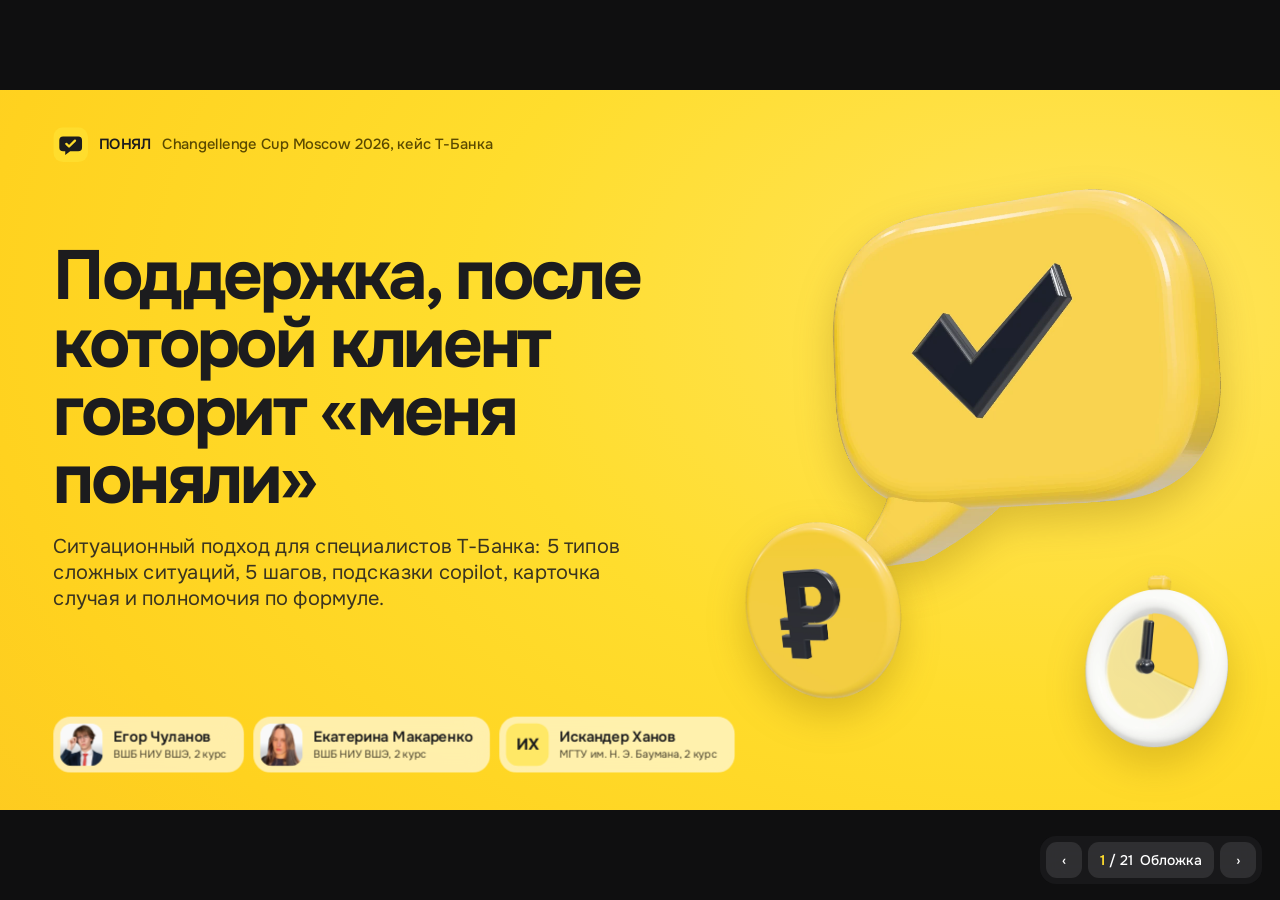
==== site/deck/index.html @ 0d3350b8 "Сайт решения и презентация в стилистике Т-Банка, подзадачи по тексту кейса - Сайт: подход ПОНЯЛ, 5 т" ====
<!doctype html>
<html lang="ru">
<head>
<meta charset="utf-8">
<meta name="viewport" content="width=device-width, initial-scale=1">
<title>ПОНЯЛ: решение кейса Т-Банка</title>
<link rel="icon" href="../img/mark.svg" type="image/svg+xml">
<link rel="stylesheet" href="../assets/tokens.css">
<style>
* { box-sizing: border-box; }
html, body { margin: 0; height: 100%; }
body { font-family: var(--font); color: var(--ink); background: #0f0f10; -webkit-font-smoothing: antialiased; overflow: hidden; }
p { margin: 0; } h1, h2, h3 { margin: 0; } ul, ol { margin: 0; padding: 0; list-style: none; }
b { font-weight: 600; color: var(--ink-strong); }
img { display: block; }

/* Сцена: слайд 1920x1080, масштабируется под окно */
.deck { position: fixed; inset: 0; overflow: hidden; }
.slide { position: absolute; left: 50%; top: 50%; width: 1920px; height: 1080px; margin: -540px 0 0 -960px; transform: scale(var(--scale, 1));
  overflow: hidden; background: var(--bg); padding: 44px 72px 0; visibility: hidden; opacity: 0; transition: opacity .35s var(--ease), visibility 0s linear .35s;
  font-size: 21px; line-height: 1.38; }
.slide.active { visibility: visible; opacity: 1; transition: opacity .35s var(--ease); z-index: 2; }
.slide.dark { background: #1c1c1e; color: #fff; }
.slide.yellow { background: radial-gradient(120% 140% at 85% 30%, #ffe45c 0%, var(--y) 40%, #ffd21f 72%, #fcc521 100%); }
@page { size: 1920px 1080px; margin: 0; }
@media print {
  html, body { height: auto; overflow: visible; background: none; }
  .deck { position: static; overflow: visible; }
  .slide { position: relative; left: 0; top: 0; margin: 0; transform: none !important; visibility: visible; opacity: 1; transition: none; break-after: page; page-break-after: always; -webkit-print-color-adjust: exact; print-color-adjust: exact; }
  .slide:last-child { break-after: auto; page-break-after: auto; }
  .pager, .toc { display: none !important; }
}
html.print, html.print body { height: auto; overflow: visible; background: none; }
html.print .deck { position: static; overflow: visible; }
html.print .slide { position: relative; left: 0; top: 0; margin: 0; transform: none !important; visibility: visible; opacity: 1; transition: none; }
html.print .pager, html.print .toc { display: none; }

/* Шапка: знак, раздел, навигация по разделам */
.hdr { display: flex; align-items: center; justify-content: space-between; height: 44px; }
.eyebrow { display: inline-flex; align-items: center; gap: 14px; font-size: 20px; font-weight: 600; color: var(--ink-strong); }
.eyebrow img { width: 36px; height: 36px; }
.dark .eyebrow { color: #fff; }
.nav { display: flex; gap: 6px; }
.nav span { display: inline-flex; align-items: center; gap: 8px; height: 36px; padding: 0 16px; border-radius: 999px; font-size: 16px; font-weight: 500; color: var(--muted); }
.nav span.on { background: var(--y); color: var(--ink-strong); }
.nav span.done { color: var(--ink-2); }
.dark .nav span { color: #6f7277; } .dark .nav span.done { color: #a5a8ad; }
.hl { margin-top: 22px; font-size: 50px; line-height: 1.08; font-weight: 700; letter-spacing: -.03em; max-width: 1740px; color: var(--ink-strong); }
.dark .hl { color: #fff; }
.hl mark { background: none; color: inherit; box-shadow: inset 0 -.32em 0 var(--y); }
.dark .hl mark { color: var(--y); box-shadow: none; }
.lead { margin-top: 14px; font-size: 23px; color: var(--ink-2); max-width: 1500px; }
.dark .lead { color: #c4c6ca; }
.foot { position: absolute; left: 72px; right: 72px; bottom: 26px; display: flex; justify-content: space-between; align-items: flex-end; gap: 40px; font-size: 15.5px; color: var(--muted); line-height: 1.35; }
.foot .src b { color: var(--ink-2); font-weight: 600; }
.dark .foot { color: #8a8d92; } .dark .foot .src b { color: #c4c6ca; }
.foot .num { font-size: 18px; font-weight: 600; white-space: nowrap; font-variant-numeric: tabular-nums; }
.foot .num b { color: var(--ink-strong); }
.dark .foot .num b { color: #fff; }

/* Карточки и типографика */
.card { background: #fff; border-radius: 36px; padding: 32px 34px; position: relative; overflow: hidden; }
.card.y { background: var(--y); }
.card.ys { background: var(--y-soft); }
.card.d { background: #1c1c1e; color: #fff; }
.card.d b { color: #fff; }
.card.g { background: #eceef0; }
.lbl { font-size: 15px; font-weight: 600; letter-spacing: .02em; color: var(--muted); }
.card.d .lbl { color: #9a9da2; }
.card.y .lbl { color: #6b5300; }
.big { font-size: 76px; line-height: .95; font-weight: 700; letter-spacing: -.04em; color: var(--ink-strong); }
.mid { font-size: 44px; line-height: 1; font-weight: 700; white-space: nowrap; letter-spacing: -.03em; color: var(--ink-strong); }
.card.d .big, .card.d .mid { color: #fff; }
.t2 { font-size: 26px; line-height: 1.18; font-weight: 600; letter-spacing: -.015em; color: var(--ink-strong); }
.card.d .t2 { color: #fff; }
.mut { color: var(--ink-2); }
.card.d .mut { color: #b9bbc0; }
.sm { font-size: 18px; line-height: 1.35; }
.xs { font-size: 16px; line-height: 1.32; }
.grid { display: grid; gap: 18px; }
.row { display: flex; gap: 18px; }
.mt { margin-top: 30px; } .mt2 { margin-top: 14px; } .mt3 { margin-top: 8px; }
.pill { display: inline-flex; align-items: center; height: 34px; padding: 0 14px; border-radius: 999px; font-size: 16px; font-weight: 600; background: var(--y-soft); color: #6b5300; white-space: nowrap; }
.pill.d { background: #1c1c1e; color: #fff; } .pill.w { background: #fff; color: var(--ink-strong); } .pill.y { background: var(--y); color: var(--ink-strong); }
.ltr { width: 64px; height: 64px; border-radius: 20px; background: var(--y); display: grid; place-items: center; font-size: 34px; font-weight: 700; color: var(--ink-strong); flex: none; }
.k3d { position: absolute; pointer-events: none; filter: drop-shadow(0 24px 28px rgba(110, 80, 0, .25)); }

/* Обложка */
.s-cover { padding: 56px 80px; }
.s-cover .org { display: flex; align-items: center; gap: 16px; font-size: 22px; font-weight: 600; color: var(--ink-strong); }
.s-cover .org img { width: 52px; height: 52px; }
.s-cover .org span { color: #5b4a00; font-weight: 500; }
.s-cover h1 { margin-top: 120px; font-size: 104px; line-height: .98; letter-spacing: -.045em; font-weight: 700; color: var(--ink-strong); max-width: 1100px; }
.s-cover .ld { margin-top: 30px; font-size: 30px; line-height: 1.3; color: #3a3420; max-width: 860px; }
.s-cover .crew { position: absolute; left: 80px; bottom: 56px; display: flex; gap: 14px; }
.s-cover .crew div { background: rgba(255, 255, 255, .62); -webkit-backdrop-filter: blur(16px); backdrop-filter: blur(16px); border-radius: 26px; padding: 10px 26px 10px 10px; display: flex; align-items: center; gap: 16px; }
.s-cover .crew img, .s-cover .crew i { width: 64px; height: 64px; border-radius: 18px; object-fit: cover; object-position: 50% 20%; }
.s-cover .crew i { display: grid; place-items: center; font-style: normal; font-weight: 700; font-size: 24px; background: var(--y-2); color: var(--ink-strong); }
.s-cover .crew b { display: block; font-size: 22px; }
.s-cover .crew span { font-size: 16px; color: #4a4330; }
.s-cover .art .k3d.b { width: 620px; right: 70px; top: 130px; }
.s-cover .art .k3d.c { width: 250px; right: 560px; top: 640px; }
.s-cover .art .k3d.p { width: 230px; right: 70px; top: 720px; }

/* Каскад, графики */
svg text { font-family: var(--font); }
.bars { display: grid; gap: 12px; }
.bar { display: grid; grid-template-columns: 1fr 70px; gap: 14px; align-items: center; }
.bar .l { position: relative; height: 50px; border-radius: 14px; background: var(--bg); overflow: hidden; }
.bar .l i { position: absolute; inset: 0 auto 0 0; background: var(--y); border-radius: 14px; }
.bar .l i.gd { background: #b8e8c4; }
.bar .l span { position: relative; z-index: 1; display: flex; align-items: center; height: 100%; padding: 0 18px; font-size: 19px; font-weight: 500; color: var(--ink-strong); white-space: nowrap; }
.bar b { text-align: right; font-size: 22px; }
table.t { width: 100%; border-collapse: separate; border-spacing: 0; font-size: 18px; line-height: 1.3; }
table.t th { text-align: left; font-size: 14.5px; font-weight: 600; color: var(--muted); padding: 10px 12px; border-bottom: 2px solid var(--ink-strong); }
table.t td { padding: 11px 12px; border-bottom: 1px solid var(--line); vertical-align: top; color: var(--ink); }
table.t td b { color: var(--ink-strong); }
table.t tr.hi td { background: var(--y-soft); }
table.t tr:last-child td { border-bottom: 0; }
#chain td { padding: 8px 10px; }

/* Навигация в режиме показа */
.pager { position: fixed; right: 18px; bottom: 16px; z-index: 20; display: flex; gap: 6px; align-items: center; background: rgba(28, 28, 30, .78); -webkit-backdrop-filter: blur(12px); backdrop-filter: blur(12px); border-radius: 16px; padding: 6px; }
.pager button { border: 0; background: rgba(255, 255, 255, .1); color: #fff; height: 36px; min-width: 36px; border-radius: 11px; font: 500 14px var(--font); cursor: pointer; padding: 0 12px; }
.pager button:hover { background: rgba(255, 255, 255, .2); }
.pager .where b { color: var(--y); }
.toc { position: fixed; right: 18px; bottom: 66px; z-index: 21; width: 340px; max-height: 70vh; overflow: auto; background: #fff; border-radius: 20px; padding: 10px; box-shadow: 0 20px 60px rgba(0, 0, 0, .35); display: none; }
.toc.open { display: block; }
.toc button { display: flex; gap: 10px; width: 100%; text-align: left; border: 0; background: none; padding: 9px 10px; border-radius: 10px; font: 14.5px var(--font); color: var(--ink-strong); cursor: pointer; }
.toc button i { font-style: normal; color: var(--muted); width: 26px; }
.toc button.on { background: var(--y-soft); }
.toc .grp { font-size: 12px; font-weight: 600; color: var(--muted); padding: 10px 10px 4px; }
</style>
</head>
<body>
<main class="deck" id="deck">

<!-- 1. Обложка -->
<section class="slide yellow s-cover" data-title="Обложка">
  <div class="org"><img src="../img/mark.svg" alt="">ПОНЯЛ <span>Changellenge Cup Moscow 2026, кейс Т-Банка</span></div>
  <h1>Поддержка, после которой клиент говорит «меня поняли»</h1>
  <p class="ld">Ситуационный подход для специалистов Т-Банка: 5 типов сложных ситуаций, 5 шагов, подсказки copilot, карточка случая и полномочия по формуле.</p>
  <div class="art"><img class="k3d b" src="../img/3d-bubble.webp" alt=""><img class="k3d c" src="../img/3d-coin.webp" alt=""><img class="k3d p" src="../img/3d-pin.webp" alt=""></div>
  <div class="crew">
    <div><img src="../img/team-egor.webp" alt=""><span><b>Егор Чуланов</b>ВШБ НИУ ВШЭ, 2 курс</span></div>
    <div><img src="../img/team-kate.webp" alt=""><span><b>Екатерина Макаренко</b>ВШБ НИУ ВШЭ, 2 курс</span></div>
    <div><i>ИХ</i><span><b>Искандер Ханов</b>МГТУ им. Н. Э. Баумана, 2 курс</span></div>
  </div>
</section>

<!-- 2. Опыт и практики -->
<section class="slide" data-sec="1" data-title="Опыт поддержки">
  <header class="hdr"><div class="eyebrow"><img src="../img/mark.svg" alt="">Подзадача 1. Опыт поддержки и лучшие практики</div><nav class="nav"></nav></header>
  <h2 class="hl">Т-Банк хвалят за «решили сразу в чате», ругают за сложные случаи. У всех банков злит <mark>блокировка денег и тишина в ответ</mark></h2>
  <div class="grid mt" style="grid-template-columns: 560px 1fr; gap: 16px">
    <div class="card" style="padding:26px 30px"><span class="lbl">Отзывы о поддержке Т-Банка, число из 53</span><div class="bars mt2" id="rev"></div>
      <p class="xs mut mt2"><span class="pill y" style="height:26px;font-size:13px">жалоба</span> <span class="pill" style="height:26px;font-size:13px;background:#b8e8c4;color:#0b5a20">похвала</span> Плюс 41 публикация в соцсетях и СМИ: блокировка без причины и срока самая частая тема, 15 из 41.</p></div>
    <div class="grid" style="gap:14px;grid-template-rows:auto auto">
      <div class="card" style="padding:22px 28px"><span class="lbl">Сравнение с другими компаниями</span><table class="t mt3" id="cmp" style="font-size:17.5px"></table></div>
      <div class="card ys" style="padding:22px 28px"><span class="lbl" style="color:#6b5300">Лучшие практики, которые берём в решение</span><div class="grid mt2" style="grid-template-columns:repeat(3,1fr);gap:10px 22px" id="best"></div></div>
    </div>
  </div>
  <div class="foot"><span class="src"><b>Источники:</b> banki.ru, otzovik, brobank, Сравни, 1000bankov, finuslugi (research/01, research/06); Frank RG 2026, Markswebb 2025; lenta.ru 20.10.2026 об итогах звонка в чат Сбера; HEARD, A.P.P.L.E., FCA FG21/1.</span><span class="num"></span></div>
</section>

<!-- 4. Типы ситуаций и ключевые действия -->
<section class="slide" data-sec="2" data-title="Типы ситуаций">
  <header class="hdr"><div class="eyebrow"><img src="../img/mark.svg" alt="">Подзадачи 2 и 3. Типы ситуаций и действия</div><nav class="nav"></nav></header>
  <h2 class="hl">Пять типов по тому, <mark>что нужно человеку</mark> в эту минуту. Тип виден за 1-2 сообщения по сигналам в данных</h2>
  <div class="grid mt" style="grid-template-columns: repeat(5, 1fr); gap: 14px" id="types"></div>
  <div class="grid" style="grid-template-columns: 1fr 520px; gap: 14px; margin-top: 14px">
    <div class="card" style="padding:24px 30px"><span class="lbl">Ключевые действия, которые решили исход в 6 ситуациях тренажёрного типа (смоделировано)</span>
      <div class="grid mt2" style="grid-template-columns: repeat(5, 1fr); gap: 14px" id="acts"></div>
    </div>
    <div class="card ys" style="padding:24px 30px"><span class="lbl" style="color:#6b5300">Правило пересечения</span><p class="t2 mt3" style="font-size:23px">Мошенничество у пожилого клиента это Страшно и Тяжело. Уязвимый тип задаёт тон, срочный задаёт порядок действий</p></div>
  </div>
  <div class="foot"><span class="src"><b>Источники:</b> 12 ситуаций из отзывов (research/01, раздел 6); ситуации T1-T6 (смоделировано) и интервью R01-R08 (синт.); признаки мошеннических операций ЦБ с 01.01.2026; SQM; FCA FG21/1.</span><span class="num"></span></div>
</section>

<!-- 4. CJM -->
<section class="slide" data-sec="3" data-title="Путь клиента">
  <header class="hdr"><div class="eyebrow"><img src="../img/mark.svg" alt="">Подзадача 4. Путь клиента (CJM)</div><nav class="nav"></nav></header>
  <h2 class="hl">Ирина 3 дня без карты и 2 обращения. Стресс, равнодушие и потеря доверия появляются там, где банк <mark>знает больше, чем говорит</mark></h2>
  <div class="card mt" style="padding:24px 30px"><span class="lbl">Эмоция клиента по шагам, от минус 2 до плюс 2.&ensp;<i style="display:inline-block;width:26px;height:8px;border-radius:4px;background:#f2b8b0;vertical-align:middle"></i> сейчас&ensp;<i style="display:inline-block;width:26px;height:8px;border-radius:4px;background:#ffcf00;vertical-align:middle"></i> с подходом ПОНЯЛ</span><svg id="cjm" viewBox="0 0 1700 430" style="width:100%;height:auto;margin-top:8px"></svg></div>
  <div class="grid" style="grid-template-columns: repeat(3, 1fr); gap: 14px; margin-top: 14px">
    <div class="card" style="padding:22px 26px;background:#ffe2dc"><span class="lbl" style="color:#8a2a1a">Стресс, шаги 2, 10, 13, 16, 19</span><p class="sm mt3">Деньги нужны сейчас, а причина и срок неизвестны</p></div>
    <div class="card g" style="padding:22px 26px"><span class="lbl">Равнодушие, шаги 6, 8, 11, 12, 15, 17, 22</span><p class="sm mt3">Статья и инструкция вместо действия, те же вопросы второй раз</p></div>
    <div class="card" style="padding:22px 26px;background:#ebe3ff"><span class="lbl" style="color:#4b2e9e">Потеря доверия, шаги 5, 14, 17, 18, 23, 24</span><p class="sm mt3">Второй раз как в первый, клиент страхуется картой другого банка</p></div>
  </div>
  <div class="foot"><span class="src"><b>Полная карта</b> со 12 дорожками, Service Blueprint и материалами к каждому шагу: доска Miro miro.com/app/board/uXjVEUshVGo=. Персона собрана по отзывам и интервью (синт.).</span><span class="num"></span></div>
</section>

<!-- 5. ПОНЯЛ -->
<section class="slide" data-sec="4" data-title="Подход ПОНЯЛ">
  <header class="hdr"><div class="eyebrow"><img src="../img/mark.svg" alt="">Подзадача 5. Рекомендации специалисту</div><nav class="nav"></nav></header>
  <h2 class="hl">ПОНЯЛ: пять шагов, которые специалист проходит в каждом сложном обращении, и <mark>copilot ведёт по ним</mark></h2>
  <div class="grid mt" style="grid-template-columns: repeat(5, 1fr); gap: 14px" id="steps"></div>
  <div class="grid" style="grid-template-columns: repeat(4, 1fr); gap: 14px; margin-top: 14px" id="recs"></div>
  <div class="foot"><span class="src"><b>Основа:</b> что сработало в ситуациях T1-T6 и интервью R01-R08 (синт.); практики HEARD (Disney), A.P.P.L.E. (Apple), TEXAS и IDEA (британские банки), CES. Плейбук по типам в приложении 7.</span><span class="num"></span></div>
</section>

<!-- 7. Изменения в продуктах и процессах -->
<section class="slide" data-sec="5" data-title="Изменения">
  <header class="hdr"><div class="eyebrow"><img src="../img/mark.svg" alt="">Подзадача 6. Изменения в продуктах и процессах</div><nav class="nav"></nav></header>
  <h2 class="hl">Пять изменений убирают корневые причины. Каждое специалист <mark>обосновывает смежной команде</mark> по шаблону</h2>
  <div class="grid mt" style="grid-template-columns: 1fr 600px; gap: 16px; height: 680px">
    <div class="card" style="padding:24px 28px"><table class="t" id="chg"></table></div>
    <div class="grid" style="grid-template-rows: 1fr auto; gap: 14px">
      <div class="card ys" style="padding:26px 30px"><span class="lbl" style="color:#6b5300">Шаблон-обоснование для смежной команды</span>
        <ol class="mt2" style="display:grid;gap:14px;font-size:21px;line-height:1.35">
          <li><b>Что произошло:</b> случай и тег причины</li>
          <li><b>Масштаб:</b> похожие обращения по тегу, одно обращение это сигнал</li>
          <li><b>Что предлагаю</b> и кому</li>
          <li><b>Результат в рублях:</b> повторы × 274 ₽, уходы × 5 220 ₽</li>
          <li><b>Как проверим</b> и что может ухудшиться</li>
        </ol>
      </div>
      <div class="card d" style="padding:24px 30px"><span class="lbl">Когда компенсация выгодна банку</span>
        <p class="sm mt3" style="color:#e2e3e6">Порог = снижение вероятности ухода × доля, ставшая уходом × прибыль клиента × горизонт + ожидаемые повторы × стоимость обращения</p>
        <div class="row mt2" style="align-items:baseline;gap:24px"><div class="mid" style="color:var(--y)">809 ₽</div><span class="sm" style="color:#b9bbc0">консервативно</span><div class="mid" style="color:#fff">2 114 ₽</div><span class="sm" style="color:#b9bbc0">расширенно</span></div>
      </div>
    </div>
  </div>
  <div class="foot"><span class="src"><b>Источники:</b> дерево причин (приложение 2); обзор жалоб Банка России за 2025 год; McKinsey о корневых причинах обращений; финмодель, лист «Порог компенсации»; docs/JUSTIFICATION_TEMPLATE.md.</span><span class="num"></span></div>
</section>

<!-- 8. Влияние на бизнес -->
<section class="slide" data-sec="6" data-title="Влияние на бизнес">
  <header class="hdr"><div class="eyebrow"><img src="../img/mark.svg" alt="">Подзадача 7. Влияние на бизнес</div><nav class="nav"></nav></header>
  <h2 class="hl">Действие специалиста превращается в деньги через повторы, удержание и продукт: <mark>685 млн ₽ в год</mark></h2>
  <div class="grid mt" style="grid-template-columns: 820px 1fr; gap: 16px">
    <div class="card" style="padding:20px 28px;height:395px"><span class="lbl">Эффект в год со второго года, млн ₽</span><svg id="wf" viewBox="0 0 760 375" style="width:100%;height:320px;margin-top:2px"></svg></div>
    <div class="card" style="padding:20px 28px;height:395px"><span class="lbl">Цепочка от действия до денег</span><table class="t mt3" id="chain" style="font-size:17px"></table></div>
  </div>
  <div class="grid" style="grid-template-columns: 820px 1fr; gap: 16px; margin-top: 14px">
    <div class="card" style="padding:20px 26px"><span class="lbl">Почему ПОНЯЛ: 5 вариантов по 7 факторам, балл из 5 и эффект в год</span><div class="grid mt3" style="gap:7px" id="optmini"></div></div>
    <div class="grid" style="grid-template-columns: 1fr 1fr; gap: 12px" id="plan"></div>
  </div>
  <div class="foot"><span class="src"><b>Допущения:</b> 17,8 млн сложных обращений в год, 274 ₽ за обращение, 5 220 ₽ прибыли клиента в год. Варианты в приложении 3, чувствительность в приложении 9.</span><span class="num"></span></div>
</section>

<!-- 8. Команда -->
<section class="slide" data-sec="7" data-title="Команда">
  <header class="hdr"><div class="eyebrow"><img src="../img/mark.svg" alt="">Резюме команды</div><nav class="nav"></nav></header>
  <h2 class="hl">Команда: продукт, исследование и финансы. <mark>Каждый вывод проверяем данными</mark></h2>
  <div class="grid mt" style="grid-template-columns: 1fr 1fr 1fr 540px; gap: 16px; height: 700px">
    <div class="card" style="padding:14px 14px 26px;display:flex;flex-direction:column"><div style="height:330px;border-radius:26px;overflow:hidden;background:var(--bg)"><img src="../img/team-egor.webp" alt="" style="width:100%;height:100%;object-fit:cover;object-position:50% 20%"></div>
      <b style="font-size:30px;margin:22px 14px 0;letter-spacing:-.02em">Егор Чуланов</b><span class="sm mut" style="margin:6px 14px 0">ВШБ НИУ ВШЭ, «Управление цифровым продуктом», 2 курс</span>
      <span class="pill" style="margin:14px 14px 0;align-self:flex-start">продукт, исследование, CJM</span>
      <p class="xs mut" style="margin:auto 14px 0">Подход ПОНЯЛ, CJM на 24 шага, прототип рабочего места специалиста</p></div>
    <div class="card" style="padding:14px 14px 26px;display:flex;flex-direction:column"><div style="height:330px;border-radius:26px;overflow:hidden;background:var(--bg)"><img src="../img/team-kate.webp" alt="" style="width:100%;height:100%;object-fit:cover;object-position:50% 20%"></div>
      <b style="font-size:30px;margin:22px 14px 0;letter-spacing:-.02em">Екатерина Макаренко</b><span class="sm mut" style="margin:6px 14px 0">ВШБ НИУ ВШЭ, «Управление цифровым продуктом», 2 курс</span>
      <span class="pill" style="margin:14px 14px 0;align-self:flex-start">исследование, качество, данные</span>
      <p class="xs mut" style="margin:auto 14px 0">Разметка 53 отзывов и 41 публикации, интервью и опрос, типы ситуаций</p></div>
    <div class="card" style="padding:14px 14px 26px;display:flex;flex-direction:column"><div style="height:330px;border-radius:26px;display:grid;place-items:center;background:linear-gradient(160deg,var(--y-2),var(--y));font-size:110px;font-weight:700;color:var(--ink-strong)">ИХ</div>
      <b style="font-size:30px;margin:22px 14px 0;letter-spacing:-.02em">Искандер Ханов</b><span class="sm mut" style="margin:6px 14px 0">МГТУ им. Н. Э. Баумана, 2 курс</span>
      <span class="pill" style="margin:14px 14px 0;align-self:flex-start">финансовая модель, аналитика</span>
      <p class="xs mut" style="margin:auto 14px 0">Финмодель, порог компенсации, сравнение вариантов и чувствительность</p></div>
    <div class="card d" style="padding:30px 32px;display:flex;flex-direction:column"><span class="lbl">Решение в одном экране</span>
      <p class="t2 mt2" style="font-size:24px">ПОНЯЛ: 5 типов ситуаций, 5 шагов специалиста, copilot по типу, карточка случая, уступка по формуле, сигнал в продукт</p>
      <div class="grid mt" style="grid-template-columns:1fr 1fr;gap:20px">
        <div><div class="mid" style="color:var(--y)">685 млн ₽</div><p class="xs mut mt3">эффект в год</p></div>
        <div><div class="mid">3,2 мес.</div><p class="xs mut mt3">окупаемость</p></div>
        <div><div class="mid">+10 п.п.</div><p class="xs mut mt3">к решению с первого обращения</p></div>
        <div><div class="mid">68,5 тыс.</div><p class="xs mut mt3">клиентов в год остаются</p></div>
      </div>
      <p class="xs" style="margin-top:auto;color:#b9bbc0">Доска Miro с CJM: miro.com/app/board/uXjVEUshVGo=<br>Прототип рабочего места и финмодель в приложениях</p></div>
  </div>
  <div class="foot"><span class="src">Changellenge Cup Moscow 2026, секция Т-Банк. Приложения ниже не входят в 8 основных слайдов.</span><span class="num"></span></div>
</section>

<!-- Приложения: оглавление -->
<section class="slide dark" data-sec="8" data-title="Приложения">
  <header class="hdr"><div class="eyebrow"><img src="../img/mark.svg" alt="">Приложения</div><nav class="nav"></nav></header>
  <h2 class="hl" style="font-size:64px;margin-top:60px">Приложения</h2>
  <div class="grid mt" style="grid-template-columns: 1fr 1fr; gap: 14px 40px; max-width: 1500px" id="apx"></div>
  <img class="k3d" src="../img/3d-card.webp" alt="" style="width:520px;right:90px;bottom:120px">
  <div class="foot"><span class="src">Полные материалы: доска Miro miro.com/app/board/uXjVEUshVGo= (CJM на 24 шага, Service Blueprint, поле), финмодель в Excel, отчёты в репозитории.</span><span class="num"></span></div>
</section>

<!-- П1. Метод и данные -->
<section class="slide" data-sec="8" data-title="П1. Метод и данные">
  <header class="hdr"><div class="eyebrow"><img src="../img/mark.svg" alt="">Приложение 1. Метод и данные</div><nav class="nav"></nav></header>
  <h2 class="hl">Опирались на реальные отзывы и открытые данные. Синтетика подписана и <mark>заменяется полем до защиты</mark></h2>
  <div class="grid mt" style="grid-template-columns: repeat(3, 1fr); gap: 14px">
    <div class="card"><span class="pill" style="background:#dff3e4;color:#0b5a20">реальные данные</span><div class="mid mt2">53</div><p class="sm mut mt3">отзыва о поддержке Т-Банка, разметка на 10 кодов жалоб и 7 кодов похвал</p></div>
    <div class="card"><span class="pill" style="background:#dff3e4;color:#0b5a20">реальные данные</span><div class="mid mt2">41</div><p class="sm mut mt3">публикация в соцсетях и СМИ за 2025-2026 годы, 7 тем, сравнение с конкурентами</p></div>
    <div class="card"><span class="pill" style="background:#dff3e4;color:#0b5a20">реальные данные</span><div class="mid mt2">≈70</div><p class="sm mut mt3">цифр экономики поддержки: Т-Технологии, ЦБ, SQM, Frank RG, у каждой ссылка</p></div>
    <div class="card ys"><span class="pill">синт.</span><div class="mid mt2">40</div><p class="sm mt3" style="color:#4a3d00">ответов опроса: распределения из открытых данных, показывают форму будущих данных</p></div>
    <div class="card ys"><span class="pill">синт.</span><div class="mid mt2">8</div><p class="sm mt3" style="color:#4a3d00">интервью R01-R08: каждый «респондент» собран из реального отзыва, цитаты написаны командой</p></div>
    <div class="card ys"><span class="pill">смоделировано</span><div class="mid mt2">6</div><p class="sm mt3" style="color:#4a3d00">ситуаций T1-T6 тренажёрного типа: обычный ответ и ответ по ПОНЯЛ</p></div>
  </div>
  <div class="card d mt2" style="padding:22px 30px"><p class="sm" style="color:#e2e3e6"><b>Как заменяем синтетику:</b> 6-10 интервью по гайду воронкой, опрос в Google Forms на 30+ ответов с теми же 10 вопросами, каждый участник проходит тренажёр в личном кабинете. Счёт «N из M» пересчитываем, жёлтые стикеры CJM обновляем по полю.</p></div>
  <div class="foot"><span class="src"><b>Файлы:</b> research/01, research/02, research/06, research/synthetic, research/04_field_plan.md.</span><span class="num"></span></div>
</section>

<!-- П2. Дерево причин -->
<section class="slide" data-sec="8" data-title="П2. Дерево причин">
  <header class="hdr"><div class="eyebrow"><img src="../img/mark.svg" alt="">Приложение 2. Ключевая проблема и дерево причин</div><nav class="nav"></nav></header>
  <h2 class="hl">Клиент уходит без помощи не из-за грубости, а потому что ответ <mark>верный по процедуре</mark>, но не про его ситуацию</h2>
  <div class="grid mt" style="grid-template-columns: 640px 1fr; height: 700px">
    <div class="card"><span class="lbl">Отзывы о поддержке Т-Банка, число из 53</span>
      <div class="bars mt2" id="rev2"></div>
      <p class="xs mut mt2"><span class="pill y" style="height:26px;font-size:13px">жалоба</span> <span class="pill" style="height:26px;font-size:13px;background:#b8e8c4;color:#0b5a20">похвала</span> Хвалят скорость в простом, ругают сложные случаи.</p>
    </div>
    <div class="grid" style="grid-template-rows: auto 1fr; gap: 14px">
      <div class="card d" style="padding:24px 30px"><span class="lbl">Уровень 1. Ключевая проблема</span><p class="t2 mt3">После обращения в сложной ситуации клиент уходит без ощущения, что ему помогли: пишет снова, жалуется или уходит из банка</p></div>
      <div class="grid" style="grid-template-columns: repeat(5, 1fr); gap: 12px" id="tree"></div>
    </div>
  </div>
  <div class="foot"><span class="src"><b>Источники:</b> отзывы banki.ru, otzovik, brobank, Сравни (research/01); 8 интервью и 6 ситуаций (синт., на основе реальных отзывов); материалы кейса, с. 3-4, 12; 115-ФЗ, 161-ФЗ.</span><span class="num"></span></div>
</section>

<!-- П3. Варианты -->
<section class="slide" data-sec="8" data-title="П3. Варианты решения">
  <header class="hdr"><div class="eyebrow"><img src="../img/mark.svg" alt="">Приложение 3. Варианты решения и выбор</div><nav class="nav"></nav></header>
  <h2 class="hl">Сравнили 5 вариантов по 7 факторам. Выбрали ПОНЯЛ и взяли из других вариантов <mark>только то, что окупается</mark></h2>
  <div class="grid mt" style="grid-template-columns: 1fr 560px; gap: 16px; height: 680px">
    <div class="card" style="padding:26px 30px">
      <table class="t" id="opt" style="font-size:20px"></table>
      <p class="xs mut mt2">Веса: решение с первого обращения 25%, «меня поняли» 20%, удержание 15%, экономика 15%, риски 10%, реализуемость 10%, причины в продуктах 5%. Оценки по факторам в приложении 8.</p>
    </div>
    <div class="card y" style="padding:28px 32px"><span class="lbl">Рекомендация, балл 4,65 из 5</span>
      <p class="t2 mt2">ПОНЯЛ, узкие полномочия по формуле и сигнал в продукт</p>
      <ul class="sm mt2" style="display:grid;gap:12px;color:#3a3420">
        <li><b>Из O4:</b> подход ПОНЯЛ, ветки причин А, Б, Г</li>
        <li><b>Из O5:</b> только уступка до 809-2 114 ₽ для «Несправедливо» и «Снова», около 2% сложных обращений</li>
        <li><b>Из O2:</b> модуль 4 часа про называние эмоции</li>
        <li><b>Сигнал в продукт:</b> минус 2% сложных обращений</li>
      </ul>
      <div class="grid mt" style="grid-template-columns:1fr 1fr;gap:16px">
        <div><div class="mid">685 млн ₽</div><p class="xs mt3" style="color:#5b4a00">эффект в год</p></div>
        <div><div class="mid">3,2 мес.</div><p class="xs mt3" style="color:#5b4a00">окупаемость</p></div>
      </div>
    </div>
  </div>
  <div class="foot"><span class="src"><b>Источники:</b> финмодель (model/out, листы «Варианты» и «Сравнение»); SQM, Frank RG, Gartner; de Matos и др., 2007; удовлетворённость ИИ-сотрудником из открытых публикаций Т-Банка, 2026.</span><span class="num"></span></div>
</section>

<!-- П4. Service Blueprint -->
<section class="slide" data-sec="8" data-title="П4. Service Blueprint">
  <header class="hdr"><div class="eyebrow"><img src="../img/mark.svg" alt="">Приложение 4. Service Blueprint</div><nav class="nav"></nav></header>
  <h2 class="hl">За линией видимости: тип ограничения виден только безопасности, а <mark>второе обращение не связано с первым</mark></h2>
  <div class="card mt" style="padding:20px 26px"><table class="t" id="bp" style="font-size:20px"></table></div>
  <div class="foot"><span class="src"><b>Источник:</b> CJM Ирины (cjm/cjm.json), доска Miro. Статус каждой строки на доске: гипотеза, наблюдение, слова участника или опубликованное описание.</span><span class="num"></span></div>
</section>

<!-- П5. Опрос -->
<section class="slide" data-sec="8" data-title="П5. Опрос (синт.)">
  <header class="hdr"><div class="eyebrow"><img src="../img/mark.svg" alt="">Приложение 5. Опрос N=40 (синт.)</div><nav class="nav"></nav></header>
  <h2 class="hl">Главный рычаг не скорость ответа, а <mark>решение с первого обращения</mark> в сложных ситуациях</h2>
  <div class="grid mt" style="grid-template-columns: 1fr 1fr 1fr; gap: 14px">
    <div class="card" style="padding:34px"><span class="lbl">Решено с первого обращения, 25 из 40</span><div class="mid mt2">5 из 25</div><p class="sm mut mt3">потеряли доверие, средний CES 6,1 из 7</p></div>
    <div class="card d"><span class="lbl">Понадобилось 2+ обращения, 15 из 40</span><div class="mid mt2">8 из 15</div><p class="sm mut mt3">потеряли доверие, средний CES 2,8 из 7</p></div>
    <div class="card y"><span class="lbl">Сложная ситуация против обычной</span><div class="mid mt2">11 из 20</div><p class="sm mt3" style="color:#4a3d00">потеряли доверие в сложной, в обычной 2 из 20</p></div>
  </div>
  <div class="grid" style="grid-template-columns: 1fr 1fr; gap: 14px; margin-top: 14px">
    <div class="card" style="padding:32px 36px"><span class="lbl">Что раздражало, можно несколько</span><div class="bars mt2" id="irr"></div></div>
    <div class="card"><span class="lbl">Было ли ощущение, что поняли</span><div class="bars mt2" id="und"></div></div>
  </div>
  <div class="foot"><span class="src"><b>Синтетические данные:</b> сгенерированы по распределениям из открытых источников, показывают форму данных и метод счёта «N из M». Заменяются ответами из Google Forms с теми же вопросами.</span><span class="num"></span></div>
</section>

<!-- П6. Интервью -->
<section class="slide" data-sec="8" data-title="П6. Интервью (синт.)">
  <header class="hdr"><div class="eyebrow"><img src="../img/mark.svg" alt="">Приложение 6. Интервью R01-R08 (синт.)</div><nav class="nav"></nav></header>
  <h2 class="hl">«Меня поняли» это когда <mark>назвали ситуацию своими словами</mark> и сделали, а не объяснили</h2>
  <div class="grid mt" style="grid-template-columns: repeat(4, 1fr); gap: 14px" id="int"></div>
  <div class="card ys" style="padding:20px 28px;margin-top:14px"><p class="sm"><b>Сводка, N из 8:</b> верно по процедуре, но ждали действия 4; «поняли» значит назвал ситуацию своими словами 5; неизвестность тяжелее отказа 4; рассказывали историю заново 3; признаки особой ситуации были видны заранее 5; потеря доверия или уход 5.</p></div>
  <div class="foot"><span class="src"><b>Синтетические интервью:</b> каждый респондент собран из реального публичного отзыва (ссылки в research/synthetic/interviews.md), цитаты написаны командой и не являются словами реальных людей.</span><span class="num"></span></div>
</section>

<!-- П7. Плейбук -->
<section class="slide" data-sec="8" data-title="П7. Плейбук">
  <header class="hdr"><div class="eyebrow"><img src="../img/mark.svg" alt="">Приложение 7. Плейбук по типам</div><nav class="nav"></nav></header>
  <h2 class="hl">Что сказать первым, что спросить, что сделать и <mark>чего не делать</mark> в каждом типе</h2>
  <div class="card mt" style="padding:20px 26px"><table class="t" id="pb" style="font-size:19.5px"></table></div>
  <div class="foot"><span class="src"><b>Основа:</b> analysis/03_approach_ponyal.md; «Защита близких» и «Защитим или вернём деньги» (tbank.ru); 369-ФЗ; TEXAS и IDEA для уязвимых клиентов.</span><span class="num"></span></div>
</section>

<!-- П8. Оценки вариантов -->
<section class="slide" data-sec="8" data-title="П8. Оценки вариантов">
  <header class="hdr"><div class="eyebrow"><img src="../img/mark.svg" alt="">Приложение 8. Оценки вариантов по факторам</div><nav class="nav"></nav></header>
  <h2 class="hl">Оценки от 1 до 5 по каждому фактору. Рекомендация <mark>сильнее O4</mark> за счёт удержания и причин в продуктах</h2>
  <div class="card mt" style="padding:22px 28px"><table class="t" id="fac" style="font-size:19px"></table></div>
  <div class="foot"><span class="src"><b>Источник:</b> финмодель, лист «Сравнение». Оценки командные, обоснование каждой в analysis/02_options.md.</span><span class="num"></span></div>
</section>

<!-- П9. Финмодель -->
<section class="slide" data-sec="8" data-title="П9. Финмодель">
  <header class="hdr"><div class="eyebrow"><img src="../img/mark.svg" alt="">Приложение 9. Финмодель и чувствительность</div><nav class="nav"></nav></header>
  <h2 class="hl">Решение окупается уже при <mark>+4 п.п.</mark> к решению с первого обращения, и это проверяет пилот</h2>
  <div class="grid mt" style="grid-template-columns: 1fr 1fr; gap: 16px">
    <div class="card"><span class="lbl">Ключевые допущения</span><table class="t mt3" id="inp" style="font-size:21px"></table></div>
    <div class="grid" style="gap:14px">
      <div class="card"><span class="lbl">Эффект в год, млн ₽: прирост решения с первого обращения × доля намерения, ставшая уходом</span><table class="t mt3" id="sens" style="font-size:20px"></table></div>
      <div class="card y" style="padding:24px 30px"><span class="lbl">Пилот</span><p class="sm mt3" style="color:#3a3420"><b>1 000 специалистов, 8 недель, 137 тыс. сложных обращений, 35 млн ₽.</b> A/B с контрольной группой. Критерий перехода: +4 п.п. к решению с первого обращения при росте времени не больше 5%.</p></div>
    </div>
  </div>
  <div class="foot"><span class="src"><b>Источник:</b> model/build_model.py, model/out (Excel). Цифры Т-Технологий за 2025 год, SQM, Frank RG, ЦБ (research/02).</span><span class="num"></span></div>
</section>

<!-- П10. Метрики и риски -->
<section class="slide" data-sec="8" data-title="П10. Метрики и риски">
  <header class="hdr"><div class="eyebrow"><img src="../img/mark.svg" alt="">Приложение 10. Метрики и риски</div><nav class="nav"></nav></header>
  <h2 class="hl">Каждая целевая метрика идёт <mark>в паре с контрольной</mark>, чтобы рост одной не ломал другую</h2>
  <div class="grid mt" style="grid-template-columns: 1fr 1fr; gap: 16px">
    <div class="card"><span class="lbl">Метрики</span><table class="t mt3" id="met" style="font-size:20px"></table></div>
    <div class="card"><span class="lbl">Риски и что делаем</span><table class="t mt3" id="risk" style="font-size:20px"></table></div>
  </div>
  <div class="foot"><span class="src"><b>Источник:</b> analysis/04_business_impact.md.</span><span class="num"></span></div>
</section>

<!-- П11. Источники -->
<section class="slide" data-sec="8" data-title="П11. Источники">
  <header class="hdr"><div class="eyebrow"><img src="../img/mark.svg" alt="">Приложение 11. Источники</div><nav class="nav"></nav></header>
  <h2 class="hl">Источники</h2>
  <div class="grid mt" style="grid-template-columns: 1fr 1fr; gap: 14px" id="srcs"></div>
  <div class="foot"><span class="src">Полные ссылки и цитаты: research/01-06. Синтетические данные подписаны «синт.».</span><span class="num"></span></div>
</section>

<!-- Спасибо -->
<section class="slide yellow" data-title="Спасибо">
  <div class="org" style="display:flex;align-items:center;gap:16px;font-size:22px;font-weight:600;color:var(--ink-strong)"><img src="../img/mark.svg" alt="" style="width:52px">ПОНЯЛ</div>
  <h2 style="margin-top:150px;font-size:120px;letter-spacing:-.05em;line-height:.95;color:var(--ink-strong)">Спасибо!</h2>
  <p style="margin-top:28px;font-size:30px;color:#3a3420;max-width:900px">Готовы ответить на вопросы. Прототип рабочего места, доска Miro и финмодель доступны по ссылкам ниже.</p>
  <div class="row" style="margin-top:44px;gap:14px">
    <span class="pill w" style="height:52px;font-size:20px;padding:0 22px">Доска Miro: miro.com/app/board/uXjVEUshVGo=</span>
  </div>
  <img class="k3d" src="../img/3d-bubble.webp" alt="" style="width:640px;right:110px;top:200px">
  <div style="position:absolute;left:80px;bottom:56px;display:flex;gap:14px">
    <div style="background:rgba(255,255,255,.62);border-radius:26px;padding:16px 26px"><b style="font-size:22px;display:block">Егор Чуланов</b><span style="font-size:16px;color:#4a4330">продукт, исследование, CJM</span></div>
    <div style="background:rgba(255,255,255,.62);border-radius:26px;padding:16px 26px"><b style="font-size:22px;display:block">Екатерина Макаренко</b><span style="font-size:16px;color:#4a4330">исследование, качество, данные</span></div>
    <div style="background:rgba(255,255,255,.62);border-radius:26px;padding:16px 26px"><b style="font-size:22px;display:block">Искандер Ханов</b><span style="font-size:16px;color:#4a4330">финансовая модель, аналитика</span></div>
  </div>
</section>

</main>
<div class="pager"><button class="prev" aria-label="Назад">‹</button><button class="where" aria-expanded="false"></button><button class="next" aria-label="Вперёд">›</button></div>
<div class="toc" id="toc"></div>

<script>
(function () {
  var $ = function (id) { return document.getElementById(id); };
  function fill(id, html) { var el = $(id); if (el) el.innerHTML = html; }

  // Слайд 3: отзывы и дерево причин
  var REV = [['Решили быстро в чате', 8, 1], ['Шаблонный ответ без решения', 7], ['Затягивание сроков', 5], ['Специалист сам сделал действие', 4, 1], ['Бот не решает, нет человека', 4], ['Блокировки 115-ФЗ и 161-ФЗ', 4], ['Мошенничество: отказ', 3], ['Повторы и передачи', 2]];
  var revHtml = REV.map(function (r) { return '<div class="bar"><div class="l"><i class="' + (r[2] ? 'gd' : '') + '" style="width:' + r[1] / 8 * 100 + '%"></i><span>' + r[0] + '</span></div><b>' + r[1] + '</b></div>'; }).join('');
  fill('rev', revHtml); fill('rev2', revHtml);
  // Слайд 2: сравнение с другими компаниями и лучшие практики
  var CMP = [['Т-Банк', 'решили сразу в чате, специалист сам делает действие, человечность в стрессе', 'блокировки 115-ФЗ и 161-ФЗ без причины и срока, шаблон, затягивание'],
    ['Сбер', 'итог разговора с горячей линией приходит в чат (с 10.2026)', 'голосовой бот не понимает, не переключает на человека'],
    ['Альфа-Банк', 'лучший контакт-центр 2026 по Frank RG, оператор уточняет вопрос', '«с оператором связаться невозможно», отписки при спорах'],
    ['ВТБ', 'чат-бот на 1 месте Markswebb 2025', 'восемь операторов за несколько часов, отправляют в офис'],
    ['Яндекс Банк', 'диалог продолжается с оператором, а не откатывается к боту', 'деньги заблокированы, поддержка перестала отвечать']];
  fill('cmp', '<tr><th>Компания</th><th>Что удобно</th><th>Что разочаровало</th></tr>' + CMP.map(function (r, i) { return '<tr class="' + (i === 0 ? 'hi' : '') + '"><td><b>' + r[0] + '</b></td><td>' + r[1] + '</td><td>' + r[2] + '</td></tr>'; }).join(''));
  var BEST = [['Действие вместо инструкции', 'Т-Банк: заблокировал, перевыпустил и перевёл деньги в одном чате'], ['Итог разговора письменно', 'Сбер: тезисы звонка в чат, нет спора «оператор обещал»'], ['Сначала выслушать', 'HEARD (Disney), A.P.P.L.E. (Apple): ситуация до процедуры'],
    ['Полномочия без согласований', 'Ritz-Carlton: до $2 000 на гостя; у нас по формуле'], ['Человек и голос для уязвимых', 'FCA FG21/1, Monzo, TEXAS и IDEA'], ['Причина документом', 'список документов и срок при блокировке письменно']];
  fill('best', BEST.map(function (b) { return '<div><b style="font-size:19px">' + b[0] + '</b><p class="xs mt3" style="color:#4a3d00">' + b[1] + '</p></div>'; }).join(''));
  // Слайд 5: вопросы, инструменты, данные и сигналы, принципы
  var RECS = [['Вопросы', ['«Правильно понимаю, что...?»', '«Насколько срочно нужны деньги?»', '«Сейчас кто-то просит перевести деньги или назвать код?»', '«Это уже было раньше?»', '«Кто из близких может помочь?»']],
    ['Инструменты', ['история обращений и суммаризация', 'copilot: тип ситуации, вопросы, «не делать»', 'действия в чате: разблокировка, перевыпуск, возврат', 'калькулятор порога уступки', 'карточка случая и шаблон-обоснование']],
    ['Данные и сигналы', ['отказ операции за 15 минут', 'тип ограничения: антифрод, 161-ФЗ, 115-ФЗ', '2+ обращения по теме за 30 дней', 'новое устройство, смена номера', 'слова «срочно», «развели», «третий раз»']],
    ['Принципы', ['не спрашивать то, что банк уже знает', 'сначала человек, потом процедура', 'вопрос дешевле неверного ответа', 'срок вместо «ожидайте»', 'закрыт не ответ, а проблема']]];
  fill('recs', RECS.map(function (r, i) { return '<div class="card' + (i === 3 ? ' d' : '') + '" style="padding:22px 26px"><span class="lbl">' + r[0] + '</span><ul class="xs mt3" style="display:grid;gap:6px">' + r[1].map(function (x) { return '<li>' + x + '</li>'; }).join('') + '</ul></div>'; }).join(''));
  var TREE = [
    ['А', 'Не понята настоящая проблема', 'Одинаковые слова значат разное, контекст не прочитан', 'Copilot подсказывает статью, а не тип ситуации', 'Т1, R01, R05'],
    ['Б', 'Ответ верный, но это ещё одна задача', 'Инструкция вместо действия испуганному человеку', 'Качество меряют соответствием процедуре', 'Ж1 7 из 53, П2 4 из 53'],
    ['В', '«Нельзя», и это не объяснено', 'Нет срока, документов, альтернативы. Спор за 98 ₽', 'Тип ограничения не виден, нет правила уступки', 'Ж4, Ж10, R03, R07'],
    ['Г', 'Вопрос не доведён до конца', '«Передано в отдел», сдвиг сроков, история заново', 'Закрывается ответ, а не проблема', 'Ж2, Ж7, R05'],
    ['Д', 'Причина в продукте остаётся', 'Тот же сбой у тысяч клиентов', 'Нет канала от наблюдения к продукту', 'T5, сбой 15.07.2026']
  ];
  fill('tree', TREE.map(function (t) {
    return '<div class="card" style="padding:20px 20px;display:flex;flex-direction:column;gap:10px"><div class="ltr" style="width:48px;height:48px;font-size:24px;border-radius:15px">' + t[0] + '</div>' +
      '<b style="font-size:20px;line-height:1.2">' + t[1] + '</b><p class="xs mut"><span class="lbl" style="display:block;font-size:12.5px">Уровни 3-4, в диалоге</span>' + t[2] + '</p>' +
      '<p class="xs" style="margin-top:auto;background:var(--bg);border-radius:14px;padding:10px 12px"><span class="lbl" style="display:block;font-size:12.5px">Уровень 5, корень</span>' + t[3] + '</p><p class="xs" style="color:var(--muted)">' + t[4] + '</p></div>';
  }).join(''));

  // Слайд 4: типы и действия
  var TYPES = [
    ['Срочно', '#ffe45c', 'Действие за минуты, минимум усилий', 'отказ операции за 15 минут, «на кассе», зарубежная геолокация', 'статья и инструкция из 5 шагов'],
    ['Страшно', '#ffd2c6', 'Остановить потерю, снять вину, честные шансы', 'перевод новому получателю, смена номера, «звонили из службы»', '«вы перевели сами», обещать возврат'],
    ['Несправедливо', '#d8e6ff', 'Причина, маршрут, срок, один ответственный', 'ограничение на счёте, 2+ обращения, «на каком основании»', '«по требованиям законодательства» без шагов'],
    ['Тяжело', '#dff3e4', 'Бережный темп, человек, помощь близких', 'возраст, путаница в тексте, «не могу платить», «умер»', 'тон взыскания, полотно текста'],
    ['Снова', '#e9e0ff', 'Признание, владелец, решение до конца', '2+ обращения по теме за 30 дней, «третий раз»', 'начинать с нуля, просить те же данные']
  ];
  fill('types', TYPES.map(function (t, i) {
    return '<div class="card" style="background:' + t[1] + ';padding:24px 22px;height:420px;display:flex;flex-direction:column"><span class="lbl" style="color:rgba(0,0,0,.5)">Тип ' + (i + 1) + '</span>' +
      '<div style="font-size:34px;font-weight:700;letter-spacing:-.03em;color:var(--ink-strong);margin-top:2px">' + t[0] + '</div><p style="font-size:20px;font-weight:500;color:var(--ink-strong);margin-top:8px;line-height:1.25">' + t[2] + '</p>' +
      '<p class="xs" style="margin-top:auto;background:rgba(255,255,255,.62);border-radius:16px;padding:12px 14px"><span class="lbl" style="display:block;font-size:12.5px">Сигналы</span>' + t[3] + '</p>' +
      '<p class="xs" style="margin-top:8px;background:#1c1c1e;color:#fff;border-radius:16px;padding:12px 14px"><span class="lbl" style="display:block;font-size:12.5px;color:#9a9da2">Нельзя</span>' + t[4] + '</p></div>';
  }).join(''));
  var ACTS = [['Прочитал контекст до первого вопроса', 4], ['Назвал ситуацию и эмоцию, снял вину', 4], ['Сделал сам, а не прислал инструкцию', 3], ['Дал план и срок, вернулся сам', 5], ['Честно про «нельзя» с альтернативой', 2]];
  fill('acts', ACTS.map(function (a, i) { return '<div><div class="mid">' + a[1] + '<span style="font-size:22px;color:var(--muted)"> из 6</span></div><p class="xs mt3"><b>' + (i + 1) + '.</b> ' + a[0] + '</p></div>'; }).join(''));

  // Слайд 5: шаги
  var STEPS = [
    ['П', 'Прочитать контекст', 'История, операции за 24 часа, статус ограничений, прошлые обращения. Определить тип.', 'Не спрашиваю то, что банк уже знает'],
    ['О', 'Обозначить, что понял', 'Своими словами назвать ситуацию и состояние, снять вину.', 'Правильно понимаю, что вы на кассе и оплата не проходит?'],
    ['Н', 'Найти настоящую задачу', '1-2 уточняющих вопроса, по одному. Вопрос дешевле неверного ответа.', 'Сейчас кто-то просит перевести деньги или назвать код?'],
    ['Я', 'Ясный план и действие', 'Сделать самому всё, что можно. Что сделано, что от клиента, когда итог.', 'Я уже сделал это. От вас только одно. Итог до 18:00'],
    ['Л', 'Лично довести и вернуть сигнал', 'Остаться владельцем, вернуться с итогом, системную причину передать в продукт.', 'Если что-то пойдёт не так, ответьте в этот чат, я увижу']
  ];
  fill('steps', STEPS.map(function (s) {
    return '<div class="card" style="padding:24px 24px;height:380px;display:flex;flex-direction:column"><div class="ltr">' + s[0] + '</div><b style="font-size:24px;line-height:1.15;margin-top:18px">' + s[1] + '</b><p class="sm mut mt3">' + s[2] + '</p>' +
      '<p class="xs" style="margin-top:auto;background:var(--y-soft);border-radius:16px;padding:12px 14px;color:#4a3d00">«' + s[3] + '»</p></div>';
  }).join(''));

  // Слайд 6: варианты
  var OPT = [
    ['', 'Суть', 'Решение с 1-го, п.п.', 'Разово', 'Эффект в год', 'Окупаемость', 'Балл'],
    ['O1 Стандарты и скрипты', 'шаблоны и чек-лист', '+1', '15 млн', '99 млн', '2 мес.', '2,35'],
    ['O2 Тренинг эмпатии', '8 часов всем', '+3', '152 млн', '179 млн', '10 мес.', '3,15'],
    ['O3 ИИ решает сам', '10% сложных диалогов', 'минус 3', '300 млн', '48 млн', '75 мес.', '1,90'],
    ['O4 Подход ПОНЯЛ', 'типы, шаги, copilot, карточка', '+8', '171 млн', '588 млн', '3,5 мес.', '4,15'],
    ['O5 Компенсации всем', 'до 3 000 ₽ без согласования', '+5', '10 млн', 'минус 2,1 млрд', 'нет', '2,60'],
    ['Рекомендация', 'O4, порог из O5, модуль O2, сигнал в продукт', '+10', '181 млн', '685 млн', '3,2 мес.', '4,65']
  ];
  fill('opt', '<tr>' + OPT[0].map(function (h) { return '<th>' + h + '</th>'; }).join('') + '</tr>' + OPT.slice(1).map(function (r, i) {
    return '<tr class="' + (i === 5 ? 'hi' : '') + '"><td><b>' + r[0] + '</b></td><td>' + r[1] + '</td><td>' + r[2] + '</td><td>' + r[3] + '</td><td>' + r[4] + '</td><td>' + r[5] + '</td><td><b>' + r[6] + '</b></td></tr>';
  }).join('') + '<tr><td colspan="7" style="padding-top:16px"><span class="lbl">Главные риски:</span> <span class="xs mut">O1 ещё больше шаблонов; O2 навык выветривается без инструмента; O3 обещает то, что не решает, удовлетворённость ИИ-сотрудником 78,7% при цели 84,3%; O5 злоупотребления, удержание не доказано; рекомендация: время на сложное обращение растёт на 5%, окупается сокращением повторов.</span></td></tr>');

  // Слайд 7: изменения
  var CHG = [
    ['Корневая причина', 'Изменение', 'Кому', 'Аргумент', 'Метрика'],
    ['А, Б: copilot подсказывает статью', '<b>1. Copilot подсвечивает тип ситуации</b>, сигналы, вопросы и «не делать»', 'ИТ, команда copilot', '+10 п.п. к решению с первого обращения = 732 млн ₽ в год на повторах', 'решение за 7 дней по типам'],
    ['Г: закрывается ответ, а не проблема', '<b>2. Карточка случая в чате</b>, случай закреплён за специалистом', 'методология, ИТ', 'история заново у 3 из 8; каждый повтор минус 15% CSAT', 'доля повторов, CES'],
    ['В: тип ограничения не виден', '<b>3. Тип ограничения виден специалисту</b>, формулировки, документы файлом, срок', 'риски, комплаенс', 'жалобы на антифрод в ЦБ в 2,3 раза; тайна проверки не раскрывается', 'жалобы в ЦБ по теме'],
    ['В: нет правила уступки', '<b>4. Уступка по порогу</b> 809-2 114 ₽ для «Несправедливо» и «Снова»', 'финансы, риски', '214 млн ₽ уступок против 358 млн ₽ сохранённой прибыли', 'доля уступок, удержание 90 дней'],
    ['Д: нет канала в продукт', '<b>5. Сигнал в продукт:</b> тег причины, шаблон, топ-10 причин в рублях', 'продуктовые команды', 'McKinsey: минус 25-40% обращений; мы берём минус 2% = 98 млн ₽', 'обращения по тегу до и после']
  ];
  fill('chg', '<tr>' + CHG[0].map(function (h) { return '<th>' + h + '</th>'; }).join('') + '</tr>' + CHG.slice(1).map(function (r) { return '<tr><td class="mut" style="width:15%">' + r[0] + '</td><td style="width:31%">' + r[1] + '</td><td>' + r[2] + '</td><td>' + r[3] + '</td><td>' + r[4] + '</td></tr>'; }).join(''));

  // Слайд 8: каскад, цепочка, план
  var WF = [['Повторы', 732], ['Причины', 98], ['Удержание', 358], ['Время', -244], ['Уступки', -214], ['Затраты', -45], ['Итого', 685, 1]];
  (function () {
    var H = 330, max = 1188, sc = (H - 40) / max, x = 24, w = 84, gap = 22, run = 0, o = '<line x1="10" x2="750" y1="' + H + '" y2="' + H + '" stroke="#e7e8ea" stroke-width="2"/>';
    WF.forEach(function (d) {
      var v = d[1], y0, h, f;
      if (d[2]) { y0 = H - v * sc; h = v * sc; f = '#1c1c1e'; } else if (v > 0) { y0 = H - (run + v) * sc; h = v * sc; f = '#ffdd2d'; run += v; } else { y0 = H - run * sc; h = -v * sc; f = '#f2b8b0'; run += v; }
      o += '<rect x="' + x + '" y="' + y0 + '" width="' + w + '" height="' + h + '" rx="12" fill="' + f + '"/>';
      o += '<text x="' + (x + w / 2) + '" y="' + (y0 - 10) + '" text-anchor="middle" font-size="22" font-weight="700" fill="#1c1c1e">' + (v > 0 ? '' : '−') + Math.abs(v) + '</text>';
      o += '<text x="' + (x + w / 2) + '" y="' + (H + 30) + '" text-anchor="middle" font-size="18" fill="#5c6066">' + d[0] + '</text>';
      x += w + gap;
    });
    $('wf').innerHTML = o;
  })();
  var CH = [['Прочитал контекст, вопрос до инструкции', 'повторов меньше', '732 млн ₽'], ['Назвал ситуацию, дал план и срок', 'CES и «поняли» выше', 'вход в удержание'], ['Решил спор в пределах порога', 'отток и жалобы ниже', '358 млн ₽, 68,5 тыс. клиентов'], ['Отправил сигнал в продукт', 'обращений по теме меньше', '98 млн ₽']];
  fill('chain', '<tr><th>Действие</th><th>Метрика</th><th>Деньги в год</th></tr>' + CH.map(function (r) { return '<tr><td><b>' + r[0] + '</b></td><td>' + r[1] + '</td><td>' + r[2] + '</td></tr>'; }).join('') + '<tr class="hi"><td><b>Всё вместе</b></td><td>удержание и рост</td><td><b>685 млн ₽</b></td></tr>');
  var PLAN = [['4 недели', 'Подготовка', 'правила по 5 типам, формулировки с комплаенсом, MVP подсказок', 'правила согласованы с рисками', 1], ['8 недель', 'Пилот на 1 000 специалистов', 'A/B, 137 тыс. обращений, 35 млн ₽', '+4 п.п., время не больше +5%'], ['3 месяца', 'Волны', 'чаты, звонки, вторая линия; обучение 4 часа', 'метрики держатся на 3 волнах'], ['6 месяцев', 'Весь департамент', '20 тыс. специалистов, ежемесячный топ причин', 'эффект подтверждён фактом']];
  var OM = [['O1 Стандарты и скрипты', 2.35, '99 млн'], ['O2 Тренинг эмпатии', 3.15, '179 млн'], ['O3 ИИ решает сам', 1.90, '48 млн'], ['O4 Подход ПОНЯЛ', 4.15, '588 млн'], ['O5 Компенсации всем', 2.60, 'минус 2,1 млрд'], ['Рекомендация: ПОНЯЛ, порог, сигнал в продукт', 4.65, '685 млн', 1]];
  fill('optmini', OM.map(function (o) { return '<div style="display:grid;grid-template-columns:1fr 60px 150px;gap:12px;align-items:center"><div style="position:relative;height:34px;border-radius:10px;background:var(--bg);overflow:hidden"><i style="position:absolute;inset:0 auto 0 0;width:' + o[1] / 5 * 100 + '%;background:' + (o[3] ? 'var(--y)' : '#dcdfe3') + ';border-radius:10px"></i><span style="position:relative;display:flex;align-items:center;height:100%;padding:0 12px;font-size:16px;font-weight:500;color:var(--ink-strong)">' + o[0] + '</span></div><b style="font-size:18px">' + o[1].toFixed(2).replace('.', ',') + '</b><span class="xs" style="text-align:right;' + (o[2].indexOf('минус') === 0 ? 'color:#a11d1d' : '') + '">' + o[2] + ' ₽</span></div>'; }).join(''));
  fill('plan', PLAN.map(function (p) {
    return '<div class="card' + (p[4] ? ' d' : '') + '" style="padding:16px 20px"><span class="lbl">' + p[0] + '</span><b style="display:block;font-size:19px;margin-top:2px">' + p[1] + '</b><p class="xs mut mt3">' + p[2] + '</p><p class="xs" style="margin-top:6px;border-radius:10px;padding:5px 10px;' + (p[4] ? 'background:var(--y);color:var(--ink-strong)' : 'background:var(--y-soft);color:#4a3d00') + '">' + p[3] + '</p></div>';
  }).join(''));

  // Оглавление приложений
  var APX = ['Метод и данные: что реальное, что синтетическое', 'Ключевая проблема и дерево причин на 5 уровнях', 'Варианты решения: финансы, риски, выбор', 'Service Blueprint: за линией видимости', 'Опрос N=40 (синт.): ключевой срез', 'Интервью R01-R08 (синт.)', 'Плейбук по 5 типам ситуаций', 'Оценки вариантов по 7 факторам', 'Финмодель: допущения и чувствительность', 'Метрики с контрольными и риски', 'Источники'];
  fill('apx', APX.map(function (t, i) { return '<div style="display:flex;gap:18px;align-items:center;font-size:26px;color:#fff;cursor:pointer" data-go="' + (i + 9) + '"><span class="pill y" style="height:44px;min-width:60px;justify-content:center;font-size:20px">П' + (i + 1) + '</span>' + t + '</div>'; }).join(''));

  // П2: кривая эмоций CJM
  var EMO = [-1, -2, -1, -1, -1, -1, 0, -1, -1, -2, -2, -1, -2, -2, -1, -2, -2, -1, -2, 1, 0, -1, -1, -1];
  var TOBE = [0, 0, null, 0, 1, null, 1, null, 0, 0, 1, 2, null, null, null, null, null, null, null, 2, 1, 0, 1, 1];
  var NAMES = ['Оплата отклонена', 'Повторная попытка', 'Платит чужой картой', 'Открывает приложение', '«Карта ограничена»', 'Ищет в справке', 'Пишет в чат', 'Бот: статья', 'Просит специалиста', 'Очередь', 'Ответ-инструкция', 'Узнаёт про ограничение', 'Вечер без карты', 'Читает чужие истории', 'Проверяет статус', 'Пишет снова', 'Те же вопросы', 'Передано на проверку', 'Горячая линия', 'Ограничение снято', 'Проверяет карту', 'Оценивает диалог', 'Рассказывает знакомым', 'Запасная карта'];
  (function () {
    var W = 1700, x0 = 60, dx = (W - 90) / 23, y = function (e) { return 40 + (2 - e) * 62; }, o = '';
    [2, 1, 0, -1, -2].forEach(function (e) { o += '<line x1="40" x2="' + (W - 10) + '" y1="' + y(e) + '" y2="' + y(e) + '" stroke="' + (e === 0 ? '#cfd2d6' : '#eceef0') + '" stroke-width="2"/><text x="0" y="' + (y(e) + 6) + '" font-size="16" fill="#9299a2">' + (e > 0 ? '+' + e : e < 0 ? '−' + (-e) : '0') + '</text>'; });
    var STG = [[1, 6, 'До обращения'], [7, 12, 'Первое обращение'], [13, 15, 'Между'], [16, 18, 'Повторное'], [19, 24, 'Решение и после']];
    STG.forEach(function (s, i) { var a = x0 + (s[0] - 1) * dx - dx / 2 + 4, b = x0 + (s[1] - 1) * dx + dx / 2 - 4; o += '<rect x="' + a + '" y="0" width="' + (b - a) + '" height="26" rx="13" fill="' + (i % 2 ? '#eaf9ef' : '#fff7cc') + '"/><text x="' + ((a + b) / 2) + '" y="18" text-anchor="middle" font-size="15" font-weight="600" fill="#333">' + s[2] + '</text>'; });
    var p = EMO.map(function (e, i) { return (x0 + i * dx) + ',' + y(e); }).join(' ');
    o += '<polyline points="' + p + '" fill="none" stroke="#f2b8b0" stroke-width="5" stroke-linejoin="round"/>';
    var q = []; TOBE.forEach(function (e, i) { if (e !== null) q.push((x0 + i * dx) + ',' + y(e)); });
    o += '<polyline points="' + q.join(' ') + '" fill="none" stroke="#ffcf00" stroke-width="6" stroke-linejoin="round"/>';
    EMO.forEach(function (e, i) { o += '<circle cx="' + (x0 + i * dx) + '" cy="' + y(e) + '" r="8" fill="#fff" stroke="#e58a7b" stroke-width="3"/>'; });
    TOBE.forEach(function (e, i) { if (e !== null) o += '<circle cx="' + (x0 + i * dx) + '" cy="' + y(e) + '" r="9" fill="#ffdd2d" stroke="#1c1c1e" stroke-width="2"/>'; });
    NAMES.forEach(function (n, i) { o += '<text transform="translate(' + (x0 + i * dx + 5) + ',' + (y(-2) + 26) + ') rotate(35)" font-size="14.5" fill="#5c6066">' + (i + 1) + '. ' + n + '</text>'; });
    $('cjm').innerHTML = o;
  })();

  // П3: blueprint
  var BP = [
    ['1-3', 'Пуш об отказе, экран «карта ограничена»', 'Антифрод остановил операцию по модели риска', 'Антифрод, процессинг, приложение', 'Причина и срок на экране карты'],
    ['4-6', 'Экран карты без причины, статья справки', 'Тип ограничения виден только безопасности', 'Приложение, база знаний', 'Тип ограничения виден специалисту'],
    ['7-9', 'Бот, статья, очередь', 'Классификация по словам, без признака срочности', 'Бот, маршрутизация', 'Сигнал «Срочно» поднимает в очереди'],
    ['10-12', 'Ответ специалиста, «ожидайте проверки»', 'Поиск статьи по словам, заявка в очередь проверки', 'Copilot, база 25+ тыс. статей, CRM', 'Copilot по типу, действие в чате'],
    ['13-15', 'Нет контакта', 'Проверка ждёт рабочего дня', 'Очередь антифрода', 'Карточка случая со сроком'],
    ['16-18', 'Второй специалист, «передано на проверку»', 'Новое обращение без связи с первым', 'CRM, история обращений', 'Владелец случая, без повтора'],
    ['19-21', 'Горячая линия, пуш «ограничение снято»', 'Ручная проверка, закрытие без итога', 'Телефония, уведомления', 'Специалист сам возвращается с итогом'],
    ['22-24', 'Опрос качества', 'Причина не попадает в продукт', 'Опросы, BI, аналитика оттока', 'Тег причины и топ-10 для продукта']
  ];
  fill('bp', '<tr><th>Шаги</th><th>Видит клиент</th><th>За линией видимости</th><th>Люди и системы</th><th>С подходом ПОНЯЛ</th></tr>' + BP.map(function (r) { return '<tr><td><b>' + r[0] + '</b></td><td>' + r[1] + '</td><td>' + r[2] + '</td><td class="mut">' + r[3] + '</td><td style="background:var(--y-soft)"><b>' + r[4] + '</b></td></tr>'; }).join(''));

  // П4: опрос
  function bars(id, rows, n) { fill(id, rows.map(function (r) { return '<div class="bar"><div class="l"><i style="width:' + r[1] / n * 100 + '%"></i><span>' + r[0] + '</span></div><b>' + r[1] + '</b></div>'; }).join('')); }
  bars('irr', [['Долго ждал ответа', 14], ['Пришлось объяснять заново', 13], ['Шаблонный ответ', 12], ['Отказали без объяснения', 6], ['Бот не понял', 6]], 20);
  bars('und', [['Да', 18], ['Частично', 17], ['Нет', 5]], 20);

  // П5: интервью
  var INT = [['R01. Марина, 34', 'Срочно', 'Я стою с пакетами, на меня смотрят пять человек, а мне присылают инструкцию'], ['R02. Олег, 41', 'Страшно', 'Мне было стыдно, а мне ещё и отвечают как будто я сам виноват'], ['R03. Алексей, 29', 'Несправедливо', 'Я против того, что мне никто не говорит, что нужно и сколько ждать'], ['R04. Валентина Петровна, 68', 'Тяжело', 'Девочка в чате была терпеливая, всё объясняла по одному'], ['R05. Дарья, 23', 'Снова', 'Я уже не про 1 240 рублей, я про то, что меня не слышат'], ['R06. Игорь, 37', 'Срочно', 'Связь рвётся ровно в момент, когда соединяют с нужным человеком'], ['R07. Светлана, 45', 'Несправедливо', 'Вы теряете клиента из-за 98 рублей'], ['R08. Тимур, 30', 'Тяжело', 'Я пришёл сам, честно, а со мной как с должником']];
  fill('int', INT.map(function (r) { return '<div class="card" style="padding:24px 26px;height:300px;display:flex;flex-direction:column"><div style="display:flex;justify-content:space-between;align-items:center"><b style="font-size:19px">' + r[0] + '</b><span class="pill">' + r[1] + '</span></div><p style="font-size:22px;line-height:1.3;margin-top:14px;color:var(--ink-strong)">«' + r[2] + '»</p></div>'; }).join(''));

  // П6: плейбук
  var PB = [['Срочно', '«Вижу, оплата не прошла. Уже смотрю, это займёт минуту»', '«Вы сейчас на кассе или есть время?»', 'Снять ограничение или дать обходной путь', 'Статья из базы знаний', 'Обычно не нужна'],
    ['Страшно', '«Понимаю, как это страшно. Вы правильно сделали, что сразу написали»', '«Сейчас кто-то просит перевести деньги или назвать код?»', 'Заблокировать, запросить банк получателя, заявление за клиента, «Защита близких»', '«Вы перевели сами», обещание возврата', 'Только по «Защитим или вернём деньги»'],
    ['Несправедливо', '«Вижу ограничение и понимаю, что это мешает работать»', '«Какие операции нужны в первую очередь?»', 'Тип ограничения, документы файлом, срок, один ответственный', '«По требованиям законодательства» без шагов', 'По порогу, если банк не прав'],
    ['Тяжело', '«Я с вами, разберёмся вместе, без спешки»', '«Удобнее здесь или голосом?»', 'Короткие сообщения, голос, близкий рядом, тон партнёра', 'Полотно текста, перекидывание', 'Реструктуризация по процедуре'],
    ['Снова', '«Вижу, вы пишете третий раз. Это наша ошибка, разберусь до конца сам»', '«Что из обещанного не сделано?»', 'Взять случай на себя, решить или дать дату', 'Просить те же данные заново', 'По порогу, за ошибку банка']];
  fill('pb', '<tr><th>Тип</th><th>Первая фраза</th><th>Главный вопрос</th><th>Сделать</th><th>Не делать</th><th>Уступка</th></tr>' + PB.map(function (r) { return '<tr><td><b>' + r[0] + '</b></td><td>' + r[1] + '</td><td>' + r[2] + '</td><td>' + r[3] + '</td><td style="color:#a11d1d">' + r[4] + '</td><td class="mut">' + r[5] + '</td></tr>'; }).join(''));

  // П7: факторы
  var FAC = [['Решение с первого обращения', '25%', [2, 3, 1, 4, 3, 5]], ['«Меня поняли», усилие клиента', '20%', [1, 4, 2, 5, 3, 5]], ['Удержание клиентов', '15%', [2, 3, 2, 4, 3, 5]], ['Экономика: эффект минус затраты', '15%', [2, 2, 3, 4, 1, 4]], ['Риски: безопасность, комплаенс', '10%', [5, 5, 2, 4, 1, 4]], ['Реализуемость за 6 месяцев', '10%', [5, 3, 2, 4, 5, 4]], ['Устраняет причины в продуктах', '5%', [1, 1, 2, 3, 1, 5]]];
  var heat = ['', '#f4f5f7', '#f4f5f7', '#fff7cc', '#ffe866', '#ffdd2d'];
  fill('fac', '<tr><th>Фактор</th><th>Вес</th><th>O1</th><th>O2</th><th>O3</th><th>O4</th><th>O5</th><th>Рекомендация</th></tr>' + FAC.map(function (f) { return '<tr><td><b>' + f[0] + '</b></td><td>' + f[1] + '</td>' + f[2].map(function (v) { return '<td style="text-align:center;background:' + heat[v] + '"><b>' + v + '</b></td>'; }).join('') + '</tr>'; }).join('') +
    '<tr class="hi"><td><b>Взвешенный балл</b></td><td></td><td style="text-align:center">2,35</td><td style="text-align:center">3,15</td><td style="text-align:center">1,90</td><td style="text-align:center">4,15</td><td style="text-align:center">2,60</td><td style="text-align:center"><b>4,65</b></td></tr>');

  // П8: допущения и чувствительность
  var INP = [['Обращений в месяц, всего', '18 млн'], ['Доля, которую закрывает ИИ', '45%'], ['Сложных среди обращений к человеку', '15%, 17,8 млн в год'], ['Решение с первого раза в сложных сейчас', '55%'], ['Повторов на нерешённое', '1,5'], ['Стоимость обращения к специалисту', '274 ₽'], ['Операционная прибыль активного клиента', '5 220 ₽ в год'], ['Намерение уйти после плохого опыта', '25%'], ['Доля намерения, ставшая уходом', '25%'], ['Специалистов', '20 тыс.']];
  fill('inp', INP.map(function (r) { return '<tr><td>' + r[0] + '</td><td style="text-align:right"><b>' + r[1] + '</b></td></tr>'; }).join(''));
  var SENS = [[4, -55, 31, 174], [6, 120, 249, 463], [8, 295, 467, 753], [10, 470, 685, 1043], [12, 645, 903, 1332]];
  fill('sens', '<tr><th>Прирост, п.п.</th><th>уход 10%</th><th>уход 25%</th><th>уход 50%</th></tr>' + SENS.map(function (r) { return '<tr class="' + (r[0] === 10 ? 'hi' : '') + '"><td><b>+' + r[0] + '</b></td>' + r.slice(1).map(function (v, k) { return '<td style="' + (v < 0 ? 'color:#a11d1d' : '') + (k === 1 ? ';font-weight:700' : '') + '">' + (v < 0 ? 'минус ' + (-v) : v) + '</td>'; }).join('') + '</tr>'; }).join(''));

  // П9: метрики и риски
  var MET = [['Решение с первого обращения', 'нет повтора 7 дней', 'время обработки, рост до 5%'], ['«Меня поняли»', 'да, частично, нет', 'оценки после отказа'], ['CES', '«насколько легко», 1-7', 'число сообщений клиента'], ['Удержание', 'активен через 90 дней', 'уступки на клиента'], ['Жалобы', 'в ЦБ на 100 тыс. клиентов', 'доля обоснованных'], ['Сигналы в продукт', 'принятые обоснования', 'обращения по тегу через 2 мес.']];
  fill('met', '<tr><th>Целевая</th><th>Как считать</th><th>Контрольная</th></tr>' + MET.map(function (r) { return '<tr><td><b>' + r[0] + '</b></td><td>' + r[1] + '</td><td class="mut">' + r[2] + '</td></tr>'; }).join(''));
  var RISK = [['Время на обращение растёт больше 5%', 'copilot готовит контекст заранее, контроль в пилоте'], ['Злоупотребления уступками', 'порог, сегмент, лимит в год, выборочный контроль'], ['Copilot ошибается в типе', 'подсказка, а не решение; подтверждение одним кликом'], ['Формулировки по 115-ФЗ раскроют лишнее', 'согласует комплаенс; называем тип и шаги, не данные'], ['«Опять новые правила»', '5 шагов вместо скриптов, метрика «поняли» в оценке'], ['Допущения модели не подтвердятся', 'A/B в пилоте, точка окупаемости +4 п.п.']];
  fill('risk', '<tr><th>Риск</th><th>Что делаем</th></tr>' + RISK.map(function (r) { return '<tr><td><b>' + r[0] + '</b></td><td>' + r[1] + '</td></tr>'; }).join(''));

  // П10: источники
  var SRC = [['Т-Банк', 'Материалы кейса Cup Moscow 2026. Отчётность Т-Технологий за 2025 год. Публикации об ИИ-сотруднике (finance.mail.ru, vbr.ru, 2026). Сервисы «Защита близких» и «Защитим или вернём деньги» (tbank.ru).'],
    ['Регулятор и законы', 'Банк России: обзор жалоб за 2025 год, данные о мошеннических операциях. 115-ФЗ, 161-ФЗ, 369-ФЗ, признаки мошеннических операций с 01.01.2026, 9-ФЗ, 41-ФЗ.'],
    ['Исследования', 'SQM Group (FCR и CSAT), Frank RG (поддержка банков), Gartner (CES), McKinsey (корневые причины), de Matos и др., 2007 (парадокс восстановления сервиса).'],
    ['Практики', 'Disney HEARD, Apple A.P.P.L.E., Ritz-Carlton, Zappos, Amazon, Monzo, Revolut, Nubank, Сбер, Альфа-Банк, ВкусВилл. FCA FG21/1, TEXAS и IDEA.'],
    ['Отзывы и медиа', '53 отзыва о поддержке Т-Банка (banki.ru, otzovik, brobank, Сравни и другие), 41 публикация в соцсетях и СМИ за 2025-2026 годы.'],
    ['Данные команды', 'Опрос N=40, интервью R01-R08, ситуации T1-T6 (синт., на основе реальных отзывов), финмодель, CJM на 24 шага на доске Miro.']];
  fill('srcs', SRC.map(function (s) { return '<div class="card" style="padding:28px 32px"><span class="lbl">' + s[0] + '</span><p class="mt3" style="font-size:22px">' + s[1] + '</p></div>'; }).join(''));

  // ---------- Навигация ----------
  var root = document.documentElement;
  var printMode = new URLSearchParams(location.search).has('print');
  if (printMode) root.classList.add('print');
  var SECTIONS = ['Опыт', 'Ситуации', 'CJM', 'Рекомендации', 'Изменения', 'Эффект', 'Команда', 'Приложения'];
  var slides = Array.prototype.slice.call(document.querySelectorAll('.slide'));
  var total = slides.length, MAIN = 8;
  slides.forEach(function (s, i) {
    var num = s.querySelector('.foot .num');
    if (num) num.innerHTML = i < MAIN ? '<b>' + (i + 1) + '</b> / ' + MAIN : '';
    var nav = s.querySelector('.nav');
    if (nav) {
      var cur = parseInt(s.getAttribute('data-sec') || '0', 10);
      nav.innerHTML = SECTIONS.map(function (t, k) { var c = k + 1 === cur ? 'on' : (k + 1 < cur ? 'done' : ''); return '<span class="' + c + '">' + t + '</span>'; }).join('');
    }
  });
  if (printMode) return;

  var cur = 0;
  function fit() { root.style.setProperty('--scale', Math.min(window.innerWidth / 1920, window.innerHeight / 1080)); }
  var where = document.querySelector('.pager .where'), toc = $('toc');
  function go(n, fromHash) {
    n = Math.max(0, Math.min(total - 1, n));
    slides[cur].classList.remove('active'); cur = n; slides[cur].classList.add('active');
    if (!fromHash) history.replaceState(null, '', '#' + (cur + 1));
    where.innerHTML = '<b>' + (cur + 1) + '</b> / ' + total + '&ensp;' + slides[cur].getAttribute('data-title');
    Array.prototype.forEach.call(toc.querySelectorAll('button'), function (b, i) { b.classList.toggle('on', i === cur); });
  }
  toc.innerHTML = slides.map(function (s, i) { return (i === 0 ? '<div class="grp">Основные слайды</div>' : i === MAIN ? '<div class="grp">Приложения</div>' : '') + '<button type="button" data-go="' + i + '"><i>' + (i + 1) + '</i>' + s.getAttribute('data-title') + '</button>'; }).join('');
  function closeToc() { toc.classList.remove('open'); where.setAttribute('aria-expanded', 'false'); }
  document.querySelector('.pager').addEventListener('click', function (e) {
    e.stopPropagation(); var b = e.target.closest('button'); if (!b) return;
    if (b.classList.contains('prev')) go(cur - 1); else if (b.classList.contains('next')) go(cur + 1);
    else { var o = toc.classList.toggle('open'); where.setAttribute('aria-expanded', String(o)); }
  });
  toc.addEventListener('click', function (e) { e.stopPropagation(); var b = e.target.closest('button[data-go]'); if (b) { go(+b.dataset.go); closeToc(); } });
  Array.prototype.forEach.call(document.querySelectorAll('#apx [data-go]'), function (el) { el.addEventListener('click', function (e) { e.stopPropagation(); go(+el.dataset.go); }); });
  function fromHash() { var n = parseInt(location.hash.slice(1), 10); return isNaN(n) ? 0 : n - 1; }
  fit(); window.addEventListener('resize', fit);
  go(fromHash(), true);
  window.addEventListener('hashchange', function () { go(fromHash(), true); });
  document.addEventListener('keydown', function (e) {
    if (e.metaKey || e.ctrlKey || e.altKey) return; var k = e.key;
    if (k === 'Escape') { closeToc(); return; }
    if (['ArrowRight', 'ArrowDown', 'PageDown', ' ', 'Enter'].indexOf(k) >= 0) { e.preventDefault(); go(cur + 1); }
    else if (['ArrowLeft', 'ArrowUp', 'PageUp', 'Backspace'].indexOf(k) >= 0) { e.preventDefault(); go(cur - 1); }
    else if (k === 'Home') go(0); else if (k === 'End') go(total - 1);
    else if (k === 'f' || k === 'F') { if (!document.fullscreenElement) document.documentElement.requestFullscreen && document.documentElement.requestFullscreen(); else document.exitFullscreen && document.exitFullscreen(); }
  });
  document.addEventListener('click', function (e) { if (toc.classList.contains('open')) { closeToc(); return; } if (e.clientX < window.innerWidth * 0.3) go(cur - 1); else go(cur + 1); });
  var tx = null;
  document.addEventListener('touchstart', function (e) { tx = e.touches[0].clientX; }, { passive: true });
  document.addEventListener('touchend', function (e) { if (tx === null) return; var dx = e.changedTouches[0].clientX - tx; tx = null; if (Math.abs(dx) > 40) go(cur + (dx < 0 ? 1 : -1)); });
})();
</script>
</body>
</html>
---- site/assets/tokens.css ----
/* Общие токены сайта и презентации: цвета, радиусы и шрифты в духе дизайн-кода Т-Банка.
   Шрифт. Если положить файлы фирменного шрифта в site/fonts/tbank/ (tbank-sans-400.woff2, -500, -700),
   они подхватятся сами: семейство «TBank Sans» стоит первым. Без них используется Onest. */
@font-face { font-family: "TBank Sans"; font-weight: 400; font-display: swap; src: url(../fonts/tbank/tbank-sans-400.woff2) format("woff2"); }
@font-face { font-family: "TBank Sans"; font-weight: 500; font-display: swap; src: url(../fonts/tbank/tbank-sans-500.woff2) format("woff2"); }
@font-face { font-family: "TBank Sans"; font-weight: 700; font-display: swap; src: url(../fonts/tbank/tbank-sans-700.woff2) format("woff2"); }
@font-face { font-family: "Onest"; font-weight: 100 900; font-display: swap; src: url(../fonts/onest-cyrillic-wght-normal.woff2) format("woff2"); unicode-range: U+0400-045F, U+0490-0491, U+04B0-04B1, U+2116; }
@font-face { font-family: "Onest"; font-weight: 100 900; font-display: swap; src: url(../fonts/onest-latin-wght-normal.woff2) format("woff2"); unicode-range: U+0000-00FF, U+2000-206F, U+20AC, U+20BD, U+2122, U+2212; }
@font-face { font-family: "Onest"; font-weight: 100 900; font-display: swap; src: url(../fonts/onest-latin-ext-wght-normal.woff2) format("woff2"); unicode-range: U+0100-024F, U+20A0-20AB, U+20AD-20CF; }

:root {
  --y: #ffdd2d;          /* фирменный жёлтый */
  --y-2: #ffe866;
  --y-deep: #fcc521;
  --y-soft: #fff7cc;
  --ink: #333333;        /* основной текст */
  --ink-strong: #1c1c1e;
  --ink-2: #5c6066;
  --muted: #9299a2;
  --bg: #f6f7f8;         /* серый фон страниц */
  --card: #ffffff;
  --line: #e7e8ea;
  --dark: #1c1c1e;
  --blue: #428bf9;
  --green: #00b92d;
  --red: #f52222;
  --violet: #8d6cf6;
  --r-xl: 40px; --r-l: 32px; --r-m: 24px; --r-s: 16px;
  --font: "TBank Sans", "Tinkoff Sans", "Onest", -apple-system, "Segoe UI", Roboto, Arial, sans-serif;
  --ease: cubic-bezier(.22, 1, .36, 1);
}
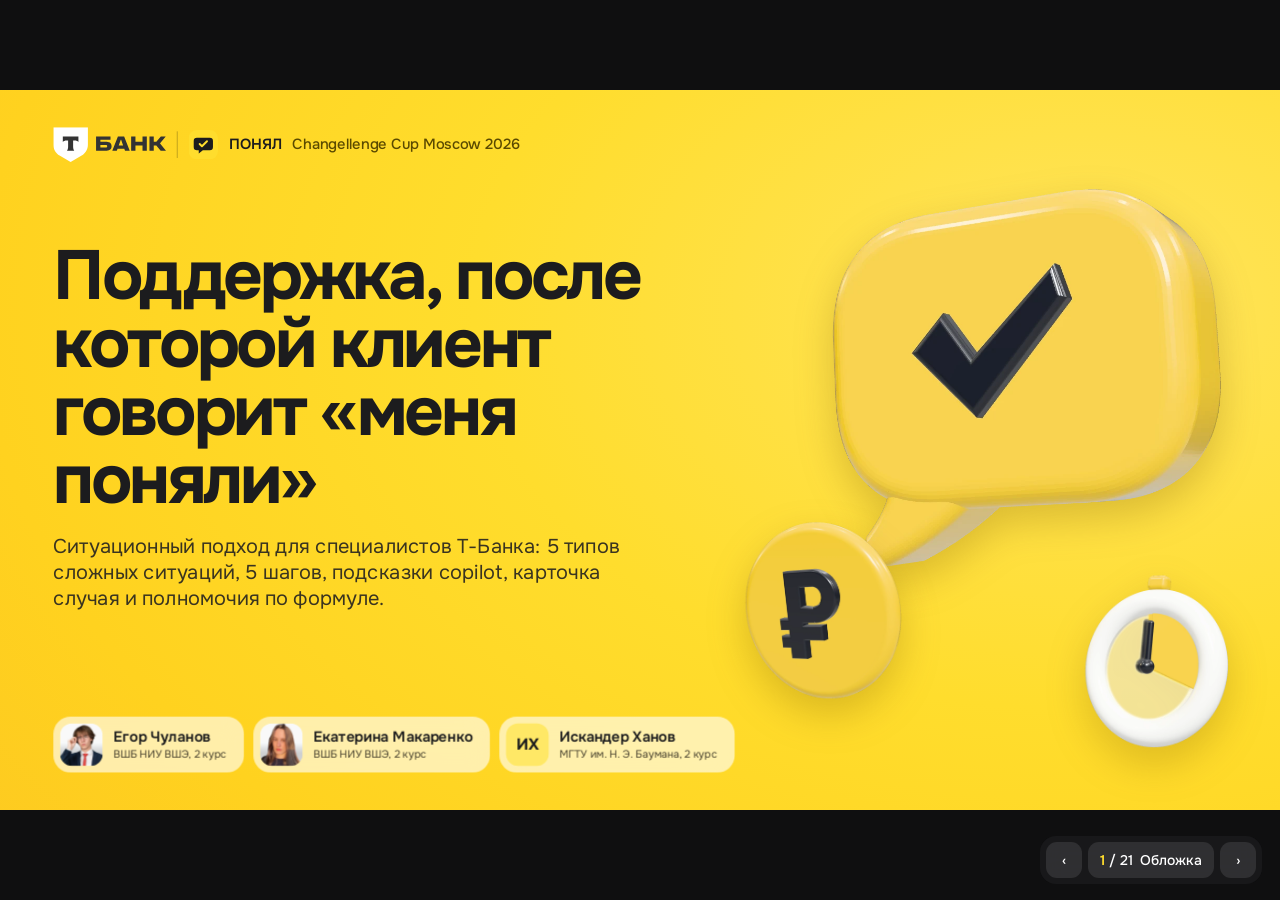
==== commit 7dcba9fe: "Логотипы Т-Банка, фото персоны, CJM по фазам, публикация на GitHub Pages - Официальные логотип и щит" ====
--- a/site/deck/index.html
+++ b/site/deck/index.html
@@ -4,7 +4,7 @@
 <meta charset="utf-8">
 <meta name="viewport" content="width=device-width, initial-scale=1">
 <title>ПОНЯЛ: решение кейса Т-Банка</title>
-<link rel="icon" href="../img/mark.svg" type="image/svg+xml">
+<link rel="icon" href="../img/tbank-icon.svg" type="image/svg+xml">
 <link rel="stylesheet" href="../assets/tokens.css">
 <style>
 * { box-sizing: border-box; }
@@ -119,6 +119,27 @@
 table.t tr:last-child td { border-bottom: 0; }
 #chain td { padding: 8px 10px; }
 
+
+/* CJM на слайде 4 */
+.cjm { display: grid; grid-template-columns: 300px 1fr; gap: 14px; height: 780px; }
+.cjm .persona { padding: 14px 16px 18px; }
+.cjm .persona .ph { height: 330px; border-radius: 24px; overflow: hidden; }
+.cjm .persona .ph img { width: 100%; height: 100%; object-fit: cover; object-position: 50% 15%; }
+.cjm .lg { display: flex; gap: 12px; flex-wrap: wrap; font-size: 14px; color: var(--ink-2); }
+.cjm .lg i { display: inline-block; width: 12px; height: 12px; border-radius: 50%; margin-right: 6px; vertical-align: -1px; }
+.cjm .map { padding: 18px 20px; display: grid; grid-template-columns: 112px repeat(8, 1fr); grid-template-rows: 30px 50px 128px 176px 60px 118px 126px; gap: 6px; font-size: 14.5px; line-height: 1.3; }
+.cjm .rl { font-size: 13px; font-weight: 600; color: var(--muted); display: flex; align-items: center; }
+.cjm .stg { border-radius: 10px; font-size: 13px; font-weight: 600; display: flex; align-items: center; justify-content: center; color: var(--ink-strong); }
+.cjm .ph8 { background: var(--y); border-radius: 12px; padding: 6px 10px; font-weight: 600; font-size: 14px; color: var(--ink-strong); display: flex; align-items: center; }
+.cjm .th { background: var(--bg); border-radius: 12px; padding: 8px 10px; font-style: italic; color: var(--ink-strong); }
+.cjm .tp { color: var(--ink-2); padding: 4px 6px; font-size: 13.5px; }
+.cjm .br { background: #fff0ed; border-radius: 12px; padding: 8px 10px; color: #6a2318; font-size: 13.5px; }
+.cjm .tb { background: var(--y-soft); border-radius: 12px; padding: 8px 10px; color: #3a3000; font-size: 13.5px; }
+.cjm .mk { display: flex; gap: 6px; align-items: center; padding-left: 6px; }
+.cjm .mk i { width: 16px; height: 16px; border-radius: 50%; display: inline-block; }
+.cjm .emo { grid-column: 2 / span 8; position: relative; }
+.cjm .emo svg { position: absolute; inset: 0; width: 100%; height: 100%; }
+
 /* Навигация в режиме показа */
 .pager { position: fixed; right: 18px; bottom: 16px; z-index: 20; display: flex; gap: 6px; align-items: center; background: rgba(28, 28, 30, .78); -webkit-backdrop-filter: blur(12px); backdrop-filter: blur(12px); border-radius: 16px; padding: 6px; }
 .pager button { border: 0; background: rgba(255, 255, 255, .1); color: #fff; height: 36px; min-width: 36px; border-radius: 11px; font: 500 14px var(--font); cursor: pointer; padding: 0 12px; }
@@ -137,7 +158,7 @@
 
 <!-- 1. Обложка -->
 <section class="slide yellow s-cover" data-title="Обложка">
-  <div class="org"><img src="../img/mark.svg" alt="">ПОНЯЛ <span>Changellenge Cup Moscow 2026, кейс Т-Банка</span></div>
+  <div class="org"><img src="../img/tbank-logo-onyellow.svg" alt="Т-Банк" style="width:auto;height:52px"><i style="width:2px;height:40px;background:rgba(0,0,0,.18);display:block"></i><img src="../img/mark.svg" alt="" style="width:44px;height:44px">ПОНЯЛ <span>Changellenge Cup Moscow 2026</span></div>
   <h1>Поддержка, после которой клиент говорит «меня поняли»</h1>
   <p class="ld">Ситуационный подход для специалистов Т-Банка: 5 типов сложных ситуаций, 5 шагов, подсказки copilot, карточка случая и полномочия по формуле.</p>
   <div class="art"><img class="k3d b" src="../img/3d-bubble.webp" alt=""><img class="k3d c" src="../img/3d-coin.webp" alt=""><img class="k3d p" src="../img/3d-pin.webp" alt=""></div>
@@ -150,7 +171,7 @@
 
 <!-- 2. Опыт и практики -->
 <section class="slide" data-sec="1" data-title="Опыт поддержки">
-  <header class="hdr"><div class="eyebrow"><img src="../img/mark.svg" alt="">Подзадача 1. Опыт поддержки и лучшие практики</div><nav class="nav"></nav></header>
+  <header class="hdr"><div class="eyebrow"><img src="../img/tbank-shield.svg" alt="">Подзадача 1. Опыт поддержки и лучшие практики</div><nav class="nav"></nav></header>
   <h2 class="hl">Т-Банк хвалят за «решили сразу в чате», ругают за сложные случаи. У всех банков злит <mark>блокировка денег и тишина в ответ</mark></h2>
   <div class="grid mt" style="grid-template-columns: 560px 1fr; gap: 16px">
     <div class="card" style="padding:26px 30px"><span class="lbl">Отзывы о поддержке Т-Банка, число из 53</span><div class="bars mt2" id="rev"></div>
@@ -165,7 +186,7 @@
 
 <!-- 4. Типы ситуаций и ключевые действия -->
 <section class="slide" data-sec="2" data-title="Типы ситуаций">
-  <header class="hdr"><div class="eyebrow"><img src="../img/mark.svg" alt="">Подзадачи 2 и 3. Типы ситуаций и действия</div><nav class="nav"></nav></header>
+  <header class="hdr"><div class="eyebrow"><img src="../img/tbank-shield.svg" alt="">Подзадачи 2 и 3. Типы ситуаций и действия</div><nav class="nav"></nav></header>
   <h2 class="hl">Пять типов по тому, <mark>что нужно человеку</mark> в эту минуту. Тип виден за 1-2 сообщения по сигналам в данных</h2>
   <div class="grid mt" style="grid-template-columns: repeat(5, 1fr); gap: 14px" id="types"></div>
   <div class="grid" style="grid-template-columns: 1fr 520px; gap: 14px; margin-top: 14px">
@@ -179,20 +200,24 @@
 
 <!-- 4. CJM -->
 <section class="slide" data-sec="3" data-title="Путь клиента">
-  <header class="hdr"><div class="eyebrow"><img src="../img/mark.svg" alt="">Подзадача 4. Путь клиента (CJM)</div><nav class="nav"></nav></header>
-  <h2 class="hl">Ирина 3 дня без карты и 2 обращения. Стресс, равнодушие и потеря доверия появляются там, где банк <mark>знает больше, чем говорит</mark></h2>
-  <div class="card mt" style="padding:24px 30px"><span class="lbl">Эмоция клиента по шагам, от минус 2 до плюс 2.&ensp;<i style="display:inline-block;width:26px;height:8px;border-radius:4px;background:#f2b8b0;vertical-align:middle"></i> сейчас&ensp;<i style="display:inline-block;width:26px;height:8px;border-radius:4px;background:#ffcf00;vertical-align:middle"></i> с подходом ПОНЯЛ</span><svg id="cjm" viewBox="0 0 1700 430" style="width:100%;height:auto;margin-top:8px"></svg></div>
-  <div class="grid" style="grid-template-columns: repeat(3, 1fr); gap: 14px; margin-top: 14px">
-    <div class="card" style="padding:22px 26px;background:#ffe2dc"><span class="lbl" style="color:#8a2a1a">Стресс, шаги 2, 10, 13, 16, 19</span><p class="sm mt3">Деньги нужны сейчас, а причина и срок неизвестны</p></div>
-    <div class="card g" style="padding:22px 26px"><span class="lbl">Равнодушие, шаги 6, 8, 11, 12, 15, 17, 22</span><p class="sm mt3">Статья и инструкция вместо действия, те же вопросы второй раз</p></div>
-    <div class="card" style="padding:22px 26px;background:#ebe3ff"><span class="lbl" style="color:#4b2e9e">Потеря доверия, шаги 5, 14, 17, 18, 23, 24</span><p class="sm mt3">Второй раз как в первый, клиент страхуется картой другого банка</p></div>
-  </div>
-  <div class="foot"><span class="src"><b>Полная карта</b> со 12 дорожками, Service Blueprint и материалами к каждому шагу: доска Miro miro.com/app/board/uXjVEUshVGo=. Персона собрана по отзывам и интервью (синт.).</span><span class="num"></span></div>
+  <header class="hdr"><div class="eyebrow"><img src="../img/tbank-shield.svg" alt="">Подзадача 4. Путь клиента (CJM)</div><nav class="nav"></nav></header>
+  <h2 class="hl" style="font-size:44px">Ирина 3 дня без карты и 2 обращения. Стресс, равнодушие и потеря доверия там, где банк <mark>знает больше, чем говорит</mark></h2>
+  <div class="cjm mt2">
+    <div class="persona card">
+      <div class="ph"><img src="../img/irina.webp" alt=""></div>
+      <b style="font-size:24px;display:block;margin-top:14px">Ирина, 32</b>
+      <p class="xs mut mt3">Маркетолог, Москва. Зарплатный клиент 4 года, всё решает в чате.</p>
+      <p class="xs mt2" style="background:var(--y-soft);border-radius:14px;padding:10px 12px;color:#4a3d00"><b>Эпизод:</b> вечер пятницы, оплата на кассе не проходит, антифрод ограничил карту. Решено на третий день.</p>
+      <div class="lg mt2"><span><i style="background:#ff8a7a"></i>стресс</span><span><i style="background:#b9bcc2"></i>равнодушие</span><span><i style="background:#9b7bf0"></i>доверие</span></div>
+    </div>
+    <div class="map card" id="cjmgrid"></div>
+  </div>
+  <div class="foot"><span class="src"><b>Полная карта</b> на 24 шага со Service Blueprint и материалами к каждому шагу: доска Miro miro.com/app/board/uXjVEUshVGo=. Персона собрана по отзывам и интервью (синт.), фото сгенерировано.</span><span class="num"></span></div>
 </section>
 
 <!-- 5. ПОНЯЛ -->
 <section class="slide" data-sec="4" data-title="Подход ПОНЯЛ">
-  <header class="hdr"><div class="eyebrow"><img src="../img/mark.svg" alt="">Подзадача 5. Рекомендации специалисту</div><nav class="nav"></nav></header>
+  <header class="hdr"><div class="eyebrow"><img src="../img/tbank-shield.svg" alt="">Подзадача 5. Рекомендации специалисту</div><nav class="nav"></nav></header>
   <h2 class="hl">ПОНЯЛ: пять шагов, которые специалист проходит в каждом сложном обращении, и <mark>copilot ведёт по ним</mark></h2>
   <div class="grid mt" style="grid-template-columns: repeat(5, 1fr); gap: 14px" id="steps"></div>
   <div class="grid" style="grid-template-columns: repeat(4, 1fr); gap: 14px; margin-top: 14px" id="recs"></div>
@@ -201,7 +226,7 @@
 
 <!-- 7. Изменения в продуктах и процессах -->
 <section class="slide" data-sec="5" data-title="Изменения">
-  <header class="hdr"><div class="eyebrow"><img src="../img/mark.svg" alt="">Подзадача 6. Изменения в продуктах и процессах</div><nav class="nav"></nav></header>
+  <header class="hdr"><div class="eyebrow"><img src="../img/tbank-shield.svg" alt="">Подзадача 6. Изменения в продуктах и процессах</div><nav class="nav"></nav></header>
   <h2 class="hl">Пять изменений убирают корневые причины. Каждое специалист <mark>обосновывает смежной команде</mark> по шаблону</h2>
   <div class="grid mt" style="grid-template-columns: 1fr 600px; gap: 16px; height: 680px">
     <div class="card" style="padding:24px 28px"><table class="t" id="chg"></table></div>
@@ -226,7 +251,7 @@
 
 <!-- 8. Влияние на бизнес -->
 <section class="slide" data-sec="6" data-title="Влияние на бизнес">
-  <header class="hdr"><div class="eyebrow"><img src="../img/mark.svg" alt="">Подзадача 7. Влияние на бизнес</div><nav class="nav"></nav></header>
+  <header class="hdr"><div class="eyebrow"><img src="../img/tbank-shield.svg" alt="">Подзадача 7. Влияние на бизнес</div><nav class="nav"></nav></header>
   <h2 class="hl">Действие специалиста превращается в деньги через повторы, удержание и продукт: <mark>685 млн ₽ в год</mark></h2>
   <div class="grid mt" style="grid-template-columns: 820px 1fr; gap: 16px">
     <div class="card" style="padding:20px 28px;height:395px"><span class="lbl">Эффект в год со второго года, млн ₽</span><svg id="wf" viewBox="0 0 760 375" style="width:100%;height:320px;margin-top:2px"></svg></div>
@@ -241,7 +266,7 @@
 
 <!-- 8. Команда -->
 <section class="slide" data-sec="7" data-title="Команда">
-  <header class="hdr"><div class="eyebrow"><img src="../img/mark.svg" alt="">Резюме команды</div><nav class="nav"></nav></header>
+  <header class="hdr"><div class="eyebrow"><img src="../img/tbank-shield.svg" alt="">Резюме команды</div><nav class="nav"></nav></header>
   <h2 class="hl">Команда: продукт, исследование и финансы. <mark>Каждый вывод проверяем данными</mark></h2>
   <div class="grid mt" style="grid-template-columns: 1fr 1fr 1fr 540px; gap: 16px; height: 700px">
     <div class="card" style="padding:14px 14px 26px;display:flex;flex-direction:column"><div style="height:330px;border-radius:26px;overflow:hidden;background:var(--bg)"><img src="../img/team-egor.webp" alt="" style="width:100%;height:100%;object-fit:cover;object-position:50% 20%"></div>
@@ -271,7 +296,7 @@
 
 <!-- Приложения: оглавление -->
 <section class="slide dark" data-sec="8" data-title="Приложения">
-  <header class="hdr"><div class="eyebrow"><img src="../img/mark.svg" alt="">Приложения</div><nav class="nav"></nav></header>
+  <header class="hdr"><div class="eyebrow"><img src="../img/tbank-shield.svg" alt="">Приложения</div><nav class="nav"></nav></header>
   <h2 class="hl" style="font-size:64px;margin-top:60px">Приложения</h2>
   <div class="grid mt" style="grid-template-columns: 1fr 1fr; gap: 14px 40px; max-width: 1500px" id="apx"></div>
   <img class="k3d" src="../img/3d-card.webp" alt="" style="width:520px;right:90px;bottom:120px">
@@ -280,7 +305,7 @@
 
 <!-- П1. Метод и данные -->
 <section class="slide" data-sec="8" data-title="П1. Метод и данные">
-  <header class="hdr"><div class="eyebrow"><img src="../img/mark.svg" alt="">Приложение 1. Метод и данные</div><nav class="nav"></nav></header>
+  <header class="hdr"><div class="eyebrow"><img src="../img/tbank-shield.svg" alt="">Приложение 1. Метод и данные</div><nav class="nav"></nav></header>
   <h2 class="hl">Опирались на реальные отзывы и открытые данные. Синтетика подписана и <mark>заменяется полем до защиты</mark></h2>
   <div class="grid mt" style="grid-template-columns: repeat(3, 1fr); gap: 14px">
     <div class="card"><span class="pill" style="background:#dff3e4;color:#0b5a20">реальные данные</span><div class="mid mt2">53</div><p class="sm mut mt3">отзыва о поддержке Т-Банка, разметка на 10 кодов жалоб и 7 кодов похвал</p></div>
@@ -296,7 +321,7 @@
 
 <!-- П2. Дерево причин -->
 <section class="slide" data-sec="8" data-title="П2. Дерево причин">
-  <header class="hdr"><div class="eyebrow"><img src="../img/mark.svg" alt="">Приложение 2. Ключевая проблема и дерево причин</div><nav class="nav"></nav></header>
+  <header class="hdr"><div class="eyebrow"><img src="../img/tbank-shield.svg" alt="">Приложение 2. Ключевая проблема и дерево причин</div><nav class="nav"></nav></header>
   <h2 class="hl">Клиент уходит без помощи не из-за грубости, а потому что ответ <mark>верный по процедуре</mark>, но не про его ситуацию</h2>
   <div class="grid mt" style="grid-template-columns: 640px 1fr; height: 700px">
     <div class="card"><span class="lbl">Отзывы о поддержке Т-Банка, число из 53</span>
@@ -313,7 +338,7 @@
 
 <!-- П3. Варианты -->
 <section class="slide" data-sec="8" data-title="П3. Варианты решения">
-  <header class="hdr"><div class="eyebrow"><img src="../img/mark.svg" alt="">Приложение 3. Варианты решения и выбор</div><nav class="nav"></nav></header>
+  <header class="hdr"><div class="eyebrow"><img src="../img/tbank-shield.svg" alt="">Приложение 3. Варианты решения и выбор</div><nav class="nav"></nav></header>
   <h2 class="hl">Сравнили 5 вариантов по 7 факторам. Выбрали ПОНЯЛ и взяли из других вариантов <mark>только то, что окупается</mark></h2>
   <div class="grid mt" style="grid-template-columns: 1fr 560px; gap: 16px; height: 680px">
     <div class="card" style="padding:26px 30px">
@@ -339,7 +364,7 @@
 
 <!-- П4. Service Blueprint -->
 <section class="slide" data-sec="8" data-title="П4. Service Blueprint">
-  <header class="hdr"><div class="eyebrow"><img src="../img/mark.svg" alt="">Приложение 4. Service Blueprint</div><nav class="nav"></nav></header>
+  <header class="hdr"><div class="eyebrow"><img src="../img/tbank-shield.svg" alt="">Приложение 4. Service Blueprint</div><nav class="nav"></nav></header>
   <h2 class="hl">За линией видимости: тип ограничения виден только безопасности, а <mark>второе обращение не связано с первым</mark></h2>
   <div class="card mt" style="padding:20px 26px"><table class="t" id="bp" style="font-size:20px"></table></div>
   <div class="foot"><span class="src"><b>Источник:</b> CJM Ирины (cjm/cjm.json), доска Miro. Статус каждой строки на доске: гипотеза, наблюдение, слова участника или опубликованное описание.</span><span class="num"></span></div>
@@ -347,7 +372,7 @@
 
 <!-- П5. Опрос -->
 <section class="slide" data-sec="8" data-title="П5. Опрос (синт.)">
-  <header class="hdr"><div class="eyebrow"><img src="../img/mark.svg" alt="">Приложение 5. Опрос N=40 (синт.)</div><nav class="nav"></nav></header>
+  <header class="hdr"><div class="eyebrow"><img src="../img/tbank-shield.svg" alt="">Приложение 5. Опрос N=40 (синт.)</div><nav class="nav"></nav></header>
   <h2 class="hl">Главный рычаг не скорость ответа, а <mark>решение с первого обращения</mark> в сложных ситуациях</h2>
   <div class="grid mt" style="grid-template-columns: 1fr 1fr 1fr; gap: 14px">
     <div class="card" style="padding:34px"><span class="lbl">Решено с первого обращения, 25 из 40</span><div class="mid mt2">5 из 25</div><p class="sm mut mt3">потеряли доверие, средний CES 6,1 из 7</p></div>
@@ -363,7 +388,7 @@
 
 <!-- П6. Интервью -->
 <section class="slide" data-sec="8" data-title="П6. Интервью (синт.)">
-  <header class="hdr"><div class="eyebrow"><img src="../img/mark.svg" alt="">Приложение 6. Интервью R01-R08 (синт.)</div><nav class="nav"></nav></header>
+  <header class="hdr"><div class="eyebrow"><img src="../img/tbank-shield.svg" alt="">Приложение 6. Интервью R01-R08 (синт.)</div><nav class="nav"></nav></header>
   <h2 class="hl">«Меня поняли» это когда <mark>назвали ситуацию своими словами</mark> и сделали, а не объяснили</h2>
   <div class="grid mt" style="grid-template-columns: repeat(4, 1fr); gap: 14px" id="int"></div>
   <div class="card ys" style="padding:20px 28px;margin-top:14px"><p class="sm"><b>Сводка, N из 8:</b> верно по процедуре, но ждали действия 4; «поняли» значит назвал ситуацию своими словами 5; неизвестность тяжелее отказа 4; рассказывали историю заново 3; признаки особой ситуации были видны заранее 5; потеря доверия или уход 5.</p></div>
@@ -372,7 +397,7 @@
 
 <!-- П7. Плейбук -->
 <section class="slide" data-sec="8" data-title="П7. Плейбук">
-  <header class="hdr"><div class="eyebrow"><img src="../img/mark.svg" alt="">Приложение 7. Плейбук по типам</div><nav class="nav"></nav></header>
+  <header class="hdr"><div class="eyebrow"><img src="../img/tbank-shield.svg" alt="">Приложение 7. Плейбук по типам</div><nav class="nav"></nav></header>
   <h2 class="hl">Что сказать первым, что спросить, что сделать и <mark>чего не делать</mark> в каждом типе</h2>
   <div class="card mt" style="padding:20px 26px"><table class="t" id="pb" style="font-size:19.5px"></table></div>
   <div class="foot"><span class="src"><b>Основа:</b> analysis/03_approach_ponyal.md; «Защита близких» и «Защитим или вернём деньги» (tbank.ru); 369-ФЗ; TEXAS и IDEA для уязвимых клиентов.</span><span class="num"></span></div>
@@ -380,7 +405,7 @@
 
 <!-- П8. Оценки вариантов -->
 <section class="slide" data-sec="8" data-title="П8. Оценки вариантов">
-  <header class="hdr"><div class="eyebrow"><img src="../img/mark.svg" alt="">Приложение 8. Оценки вариантов по факторам</div><nav class="nav"></nav></header>
+  <header class="hdr"><div class="eyebrow"><img src="../img/tbank-shield.svg" alt="">Приложение 8. Оценки вариантов по факторам</div><nav class="nav"></nav></header>
   <h2 class="hl">Оценки от 1 до 5 по каждому фактору. Рекомендация <mark>сильнее O4</mark> за счёт удержания и причин в продуктах</h2>
   <div class="card mt" style="padding:22px 28px"><table class="t" id="fac" style="font-size:19px"></table></div>
   <div class="foot"><span class="src"><b>Источник:</b> финмодель, лист «Сравнение». Оценки командные, обоснование каждой в analysis/02_options.md.</span><span class="num"></span></div>
@@ -388,7 +413,7 @@
 
 <!-- П9. Финмодель -->
 <section class="slide" data-sec="8" data-title="П9. Финмодель">
-  <header class="hdr"><div class="eyebrow"><img src="../img/mark.svg" alt="">Приложение 9. Финмодель и чувствительность</div><nav class="nav"></nav></header>
+  <header class="hdr"><div class="eyebrow"><img src="../img/tbank-shield.svg" alt="">Приложение 9. Финмодель и чувствительность</div><nav class="nav"></nav></header>
   <h2 class="hl">Решение окупается уже при <mark>+4 п.п.</mark> к решению с первого обращения, и это проверяет пилот</h2>
   <div class="grid mt" style="grid-template-columns: 1fr 1fr; gap: 16px">
     <div class="card"><span class="lbl">Ключевые допущения</span><table class="t mt3" id="inp" style="font-size:21px"></table></div>
@@ -402,7 +427,7 @@
 
 <!-- П10. Метрики и риски -->
 <section class="slide" data-sec="8" data-title="П10. Метрики и риски">
-  <header class="hdr"><div class="eyebrow"><img src="../img/mark.svg" alt="">Приложение 10. Метрики и риски</div><nav class="nav"></nav></header>
+  <header class="hdr"><div class="eyebrow"><img src="../img/tbank-shield.svg" alt="">Приложение 10. Метрики и риски</div><nav class="nav"></nav></header>
   <h2 class="hl">Каждая целевая метрика идёт <mark>в паре с контрольной</mark>, чтобы рост одной не ломал другую</h2>
   <div class="grid mt" style="grid-template-columns: 1fr 1fr; gap: 16px">
     <div class="card"><span class="lbl">Метрики</span><table class="t mt3" id="met" style="font-size:20px"></table></div>
@@ -413,7 +438,7 @@
 
 <!-- П11. Источники -->
 <section class="slide" data-sec="8" data-title="П11. Источники">
-  <header class="hdr"><div class="eyebrow"><img src="../img/mark.svg" alt="">Приложение 11. Источники</div><nav class="nav"></nav></header>
+  <header class="hdr"><div class="eyebrow"><img src="../img/tbank-shield.svg" alt="">Приложение 11. Источники</div><nav class="nav"></nav></header>
   <h2 class="hl">Источники</h2>
   <div class="grid mt" style="grid-template-columns: 1fr 1fr; gap: 14px" id="srcs"></div>
   <div class="foot"><span class="src">Полные ссылки и цитаты: research/01-06. Синтетические данные подписаны «синт.».</span><span class="num"></span></div>
@@ -421,7 +446,7 @@
 
 <!-- Спасибо -->
 <section class="slide yellow" data-title="Спасибо">
-  <div class="org" style="display:flex;align-items:center;gap:16px;font-size:22px;font-weight:600;color:var(--ink-strong)"><img src="../img/mark.svg" alt="" style="width:52px">ПОНЯЛ</div>
+  <div class="org" style="display:flex;align-items:center;gap:16px;font-size:22px;font-weight:600;color:var(--ink-strong)"><img src="../img/tbank-logo-onyellow.svg" alt="Т-Банк" style="height:52px;width:auto"><i style="width:2px;height:40px;background:rgba(0,0,0,.18);display:block"></i><img src="../img/mark.svg" alt="" style="width:44px">ПОНЯЛ</div>
   <h2 style="margin-top:150px;font-size:120px;letter-spacing:-.05em;line-height:.95;color:var(--ink-strong)">Спасибо!</h2>
   <p style="margin-top:28px;font-size:30px;color:#3a3420;max-width:900px">Готовы ответить на вопросы. Прототип рабочего места, доска Miro и финмодель доступны по ссылкам ниже.</p>
   <div class="row" style="margin-top:44px;gap:14px">
@@ -519,7 +544,8 @@
   ];
   fill('opt', '<tr>' + OPT[0].map(function (h) { return '<th>' + h + '</th>'; }).join('') + '</tr>' + OPT.slice(1).map(function (r, i) {
     return '<tr class="' + (i === 5 ? 'hi' : '') + '"><td><b>' + r[0] + '</b></td><td>' + r[1] + '</td><td>' + r[2] + '</td><td>' + r[3] + '</td><td>' + r[4] + '</td><td>' + r[5] + '</td><td><b>' + r[6] + '</b></td></tr>';
-  }).join('') + '<tr><td colspan="7" style="padding-top:16px"><span class="lbl">Главные риски:</span> <span class="xs mut">O1 ещё больше шаблонов; O2 навык выветривается без инструмента; O3 обещает то, что не решает, удовлетворённость ИИ-сотрудником 78,7% при цели 84,3%; O5 злоупотребления, удержание не доказано; рекомендация: время на сложное обращение растёт на 5%, окупается сокращением повторов.</span></td></tr>');
+  }).join('') + '<tr><td colspan="7" style="padding-top:16px"><span class="lbl">Главные риски:</span> <span class="xs mut">O1 ещё больше шаблонов; O2 навык выветривается без инструмента; O3 обещает то, что не решает, удовлетворённость ИИ-сотрудником 78,7% при цели 84,3%; O5 злоупотребления, удержание не доказано; рекомендация: время на сложное обращение растёт на 5%, окупается сокращением повторов.</span></td></tr>' +
+    '<tr><td colspan="7" style="padding-top:10px"><span class="lbl">План, если бы выбрали:</span> <span class="xs mut">O1 обновить 200 самых частых шаблонов за месяц; O2 модуль 8 часов, повтор раз в год; O3 только второй пилот с проверкой человеком; O4 пилот на 1 000 специалистов 8 недель, затем волны; O5 не внедрять в широкой форме; рекомендация: подготовка 4 недели, пилот 8 недель, волны 3 месяца, весь департамент за 6 месяцев.</span></td></tr>');
 
   // Слайд 7: изменения
   var CHG = [
@@ -559,24 +585,43 @@
   var APX = ['Метод и данные: что реальное, что синтетическое', 'Ключевая проблема и дерево причин на 5 уровнях', 'Варианты решения: финансы, риски, выбор', 'Service Blueprint: за линией видимости', 'Опрос N=40 (синт.): ключевой срез', 'Интервью R01-R08 (синт.)', 'Плейбук по 5 типам ситуаций', 'Оценки вариантов по 7 факторам', 'Финмодель: допущения и чувствительность', 'Метрики с контрольными и риски', 'Источники'];
   fill('apx', APX.map(function (t, i) { return '<div style="display:flex;gap:18px;align-items:center;font-size:26px;color:#fff;cursor:pointer" data-go="' + (i + 9) + '"><span class="pill y" style="height:44px;min-width:60px;justify-content:center;font-size:20px">П' + (i + 1) + '</span>' + t + '</div>'; }).join(''));
 
-  // П2: кривая эмоций CJM
-  var EMO = [-1, -2, -1, -1, -1, -1, 0, -1, -1, -2, -2, -1, -2, -2, -1, -2, -2, -1, -2, 1, 0, -1, -1, -1];
-  var TOBE = [0, 0, null, 0, 1, null, 1, null, 0, 0, 1, 2, null, null, null, null, null, null, null, 2, 1, 0, 1, 1];
-  var NAMES = ['Оплата отклонена', 'Повторная попытка', 'Платит чужой картой', 'Открывает приложение', '«Карта ограничена»', 'Ищет в справке', 'Пишет в чат', 'Бот: статья', 'Просит специалиста', 'Очередь', 'Ответ-инструкция', 'Узнаёт про ограничение', 'Вечер без карты', 'Читает чужие истории', 'Проверяет статус', 'Пишет снова', 'Те же вопросы', 'Передано на проверку', 'Горячая линия', 'Ограничение снято', 'Проверяет карту', 'Оценивает диалог', 'Рассказывает знакомым', 'Запасная карта'];
+
+  // Слайд 4: CJM по 8 фазам (данные cjm/cjm.json)
   (function () {
-    var W = 1700, x0 = 60, dx = (W - 90) / 23, y = function (e) { return 40 + (2 - e) * 62; }, o = '';
-    [2, 1, 0, -1, -2].forEach(function (e) { o += '<line x1="40" x2="' + (W - 10) + '" y1="' + y(e) + '" y2="' + y(e) + '" stroke="' + (e === 0 ? '#cfd2d6' : '#eceef0') + '" stroke-width="2"/><text x="0" y="' + (y(e) + 6) + '" font-size="16" fill="#9299a2">' + (e > 0 ? '+' + e : e < 0 ? '−' + (-e) : '0') + '</text>'; });
-    var STG = [[1, 6, 'До обращения'], [7, 12, 'Первое обращение'], [13, 15, 'Между'], [16, 18, 'Повторное'], [19, 24, 'Решение и после']];
-    STG.forEach(function (s, i) { var a = x0 + (s[0] - 1) * dx - dx / 2 + 4, b = x0 + (s[1] - 1) * dx + dx / 2 - 4; o += '<rect x="' + a + '" y="0" width="' + (b - a) + '" height="26" rx="13" fill="' + (i % 2 ? '#eaf9ef' : '#fff7cc') + '"/><text x="' + ((a + b) / 2) + '" y="18" text-anchor="middle" font-size="15" font-weight="600" fill="#333">' + s[2] + '</text>'; });
-    var p = EMO.map(function (e, i) { return (x0 + i * dx) + ',' + y(e); }).join(' ');
-    o += '<polyline points="' + p + '" fill="none" stroke="#f2b8b0" stroke-width="5" stroke-linejoin="round"/>';
-    var q = []; TOBE.forEach(function (e, i) { if (e !== null) q.push((x0 + i * dx) + ',' + y(e)); });
-    o += '<polyline points="' + q.join(' ') + '" fill="none" stroke="#ffcf00" stroke-width="6" stroke-linejoin="round"/>';
-    EMO.forEach(function (e, i) { o += '<circle cx="' + (x0 + i * dx) + '" cy="' + y(e) + '" r="8" fill="#fff" stroke="#e58a7b" stroke-width="3"/>'; });
-    TOBE.forEach(function (e, i) { if (e !== null) o += '<circle cx="' + (x0 + i * dx) + '" cy="' + y(e) + '" r="9" fill="#ffdd2d" stroke="#1c1c1e" stroke-width="2"/>'; });
-    NAMES.forEach(function (n, i) { o += '<text transform="translate(' + (x0 + i * dx + 5) + ',' + (y(-2) + 26) + ') rotate(35)" font-size="14.5" fill="#5c6066">' + (i + 1) + '. ' + n + '</text>'; });
-    $('cjm').innerHTML = o;
+    var el = $('cjmgrid'); if (!el) return;
+    var ST = [[1, 2, 'До обращения', '#fff7cc'], [3, 4, 'Первое обращение', '#eaf9ef'], [5, 5, 'Между', '#fff7cc'], [6, 6, 'Повторное', '#eaf9ef'], [7, 8, 'Решение и после', '#fff7cc']];
+    var PH = [
+      ['Сбой на кассе', 'На меня все смотрят. Что я сделала не так?', 'терминал, пуш об отказе', 'Пуш не называет причину', 'S', 'Кнопка «Это я» в пуше, подтверждение за 10 секунд'],
+      ['Поиск причины', 'Почему? Меня подозревают?', 'приложение, экран карты, справка', 'Нет типа ограничения и следующего шага', 'DR', 'Тип ограничения и кнопка «Это была я» на экране карты'],
+      ['Вход в поддержку', 'Мне не нужна статья, я стою на кассе', 'чат, бот, очередь', 'Бот не распознал срочность', 'R', 'Copilot ставит тип «Срочно», сразу к специалисту'],
+      ['Диалог', 'Я это всё уже проверила', 'специалист, шаблон', 'Специалист не видит тип ограничения и срок', 'SR', '«Вижу, покупку остановила защита. Уже снял»'],
+      ['Ожидание без срока', 'А если не успеют до аренды?', 'banki.ru, форумы', 'Нет срока и обратной связи', 'SDR', 'Шага нет: решено в первом обращении'],
+      ['Второй круг', 'Вы же видите переписку', 'второй специалист, безопасность', 'Нет карточки случая и владельца', 'SRD', 'Шага нет'],
+      ['Снятие ограничения', 'Наконец-то. Но больше рисковать не хочу', 'горячая линия, пуш', 'Никто не вернулся с итогом', 'S', 'Специалист сам пишет итог и как избежать'],
+      ['Вывод о банке', 'Держать все деньги в одном банке опасно', 'опрос, другой банк', 'Нет восстановления отношений', 'RD', 'Остаётся основным клиентом']
+    ];
+    var CL = { S: '#ff8a7a', R: '#b9bcc2', D: '#9b7bf0' };
+    var h = '<div></div>';
+    ST.forEach(function (s) { h += '<div class="stg" style="grid-column:' + (s[0] + 1) + ' / ' + (s[1] + 2) + ';background:' + s[3] + '">' + s[2] + '</div>'; });
+    h += '<div class="rl">Фаза</div>' + PH.map(function (p, i) { return '<div class="ph8">' + (i + 1) + '. ' + p[0] + '</div>'; }).join('');
+    h += '<div class="rl">Мысли</div>' + PH.map(function (p) { return '<div class="th">«' + p[1] + '»</div>'; }).join('');
+    h += '<div class="rl">Эмоция</div><div class="emo"><svg id="emo" viewBox="0 0 1000 150" preserveAspectRatio="none"></svg></div>';
+    h += '<div class="rl">Точки контакта</div>' + PH.map(function (p) { return '<div class="tp">' + p[2] + '</div>'; }).join('');
+    h += '<div class="rl">Барьер</div>' + PH.map(function (p) { return '<div class="br">' + p[3] + '<div class="mk" style="padding:6px 0 0">' + p[4].split('').map(function (m) { return '<i style="background:' + CL[m] + '"></i>'; }).join('') + '</div></div>'; }).join('');
+    h += '<div class="rl" style="color:#6b5300">С ПОНЯЛ</div>' + PH.map(function (p) { return '<div class="tb">' + p[5] + '</div>'; }).join('');
+    el.innerHTML = h;
+    var EMO = [-1, -2, -1, -1, -1, -1, 0, -1, -1, -2, -2, -1, -2, -2, -1, -2, -2, -1, -2, 1, 0, -1, -1, -1];
+    var TOBE = [0, 0, null, 0, 1, null, 1, null, 0, 0, 1, 2, null, null, null, null, null, null, null, 2, 1, 0, 1, 1];
+    var x = function (i) { return (i + 0.5) / 24 * 1000; }, y = function (e) { return 75 - e * 32; }, o = '';
+    o += '<line x1="0" x2="1000" y1="75" y2="75" stroke="#e1e3e6" stroke-width="2" stroke-dasharray="6 6"/>';
+    o += '<polyline points="' + EMO.map(function (e, i) { return x(i) + ',' + y(e); }).join(' ') + '" fill="none" stroke="#f2a092" stroke-width="4" vector-effect="non-scaling-stroke"/>';
+    var q = []; TOBE.forEach(function (e, i) { if (e !== null) q.push(x(i) + ',' + y(e)); });
+    o += '<polyline points="' + q.join(' ') + '" fill="none" stroke="#ffcf00" stroke-width="5" vector-effect="non-scaling-stroke"/>';
+    $('emo').innerHTML = o;
+    $('emo').parentNode.insertAdjacentHTML('beforeend', '<div style="position:absolute;right:6px;top:2px;font-size:12.5px;color:var(--ink-2)"><i style="display:inline-block;width:18px;height:5px;background:#f2a092;border-radius:3px;vertical-align:middle"></i> сейчас&ensp;<i style="display:inline-block;width:18px;height:5px;background:#ffcf00;border-radius:3px;vertical-align:middle"></i> с ПОНЯЛ</div>');
   })();
+
+
 
   // П3: blueprint
   var BP = [
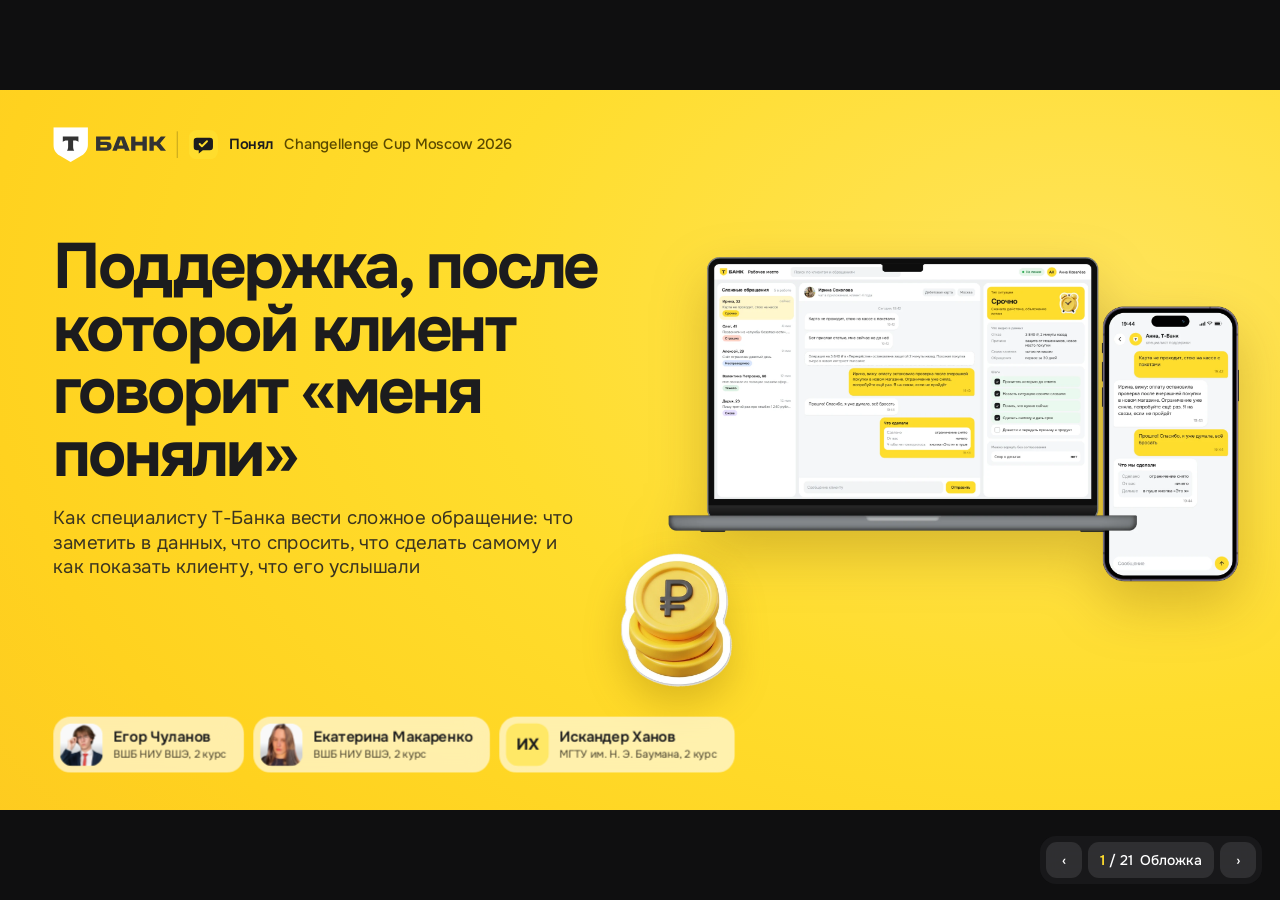
==== commit a1e8f4ee: "Стикеры и мокапы в стиле Т-Банка, новая CJM, QR-коды, тексты без шаблонных оборотов - 3D-стикеры для" ====
--- a/site/deck/index.html
+++ b/site/deck/index.html
@@ -3,7 +3,7 @@
 <head>
 <meta charset="utf-8">
 <meta name="viewport" content="width=device-width, initial-scale=1">
-<title>ПОНЯЛ: решение кейса Т-Банка</title>
+<title>Понял: решение кейса Т-Банка</title>
 <link rel="icon" href="../img/tbank-icon.svg" type="image/svg+xml">
 <link rel="stylesheet" href="../assets/tokens.css">
 <style>
@@ -40,14 +40,14 @@
 .eyebrow { display: inline-flex; align-items: center; gap: 14px; font-size: 20px; font-weight: 600; color: var(--ink-strong); }
 .eyebrow img { width: 36px; height: 36px; }
 .dark .eyebrow { color: #fff; }
-.nav { display: flex; gap: 6px; }
+.nav { display: none; }
 .nav span { display: inline-flex; align-items: center; gap: 8px; height: 36px; padding: 0 16px; border-radius: 999px; font-size: 16px; font-weight: 500; color: var(--muted); }
 .nav span.on { background: var(--y); color: var(--ink-strong); }
 .nav span.done { color: var(--ink-2); }
 .dark .nav span { color: #6f7277; } .dark .nav span.done { color: #a5a8ad; }
 .hl { margin-top: 22px; font-size: 50px; line-height: 1.08; font-weight: 700; letter-spacing: -.03em; max-width: 1740px; color: var(--ink-strong); }
 .dark .hl { color: #fff; }
-.hl mark { background: none; color: inherit; box-shadow: inset 0 -.32em 0 var(--y); }
+.hl mark { background: none; color: inherit; }
 .dark .hl mark { color: var(--y); box-shadow: none; }
 .lead { margin-top: 14px; font-size: 23px; color: var(--ink-2); max-width: 1500px; }
 .dark .lead { color: #c4c6ca; }
@@ -82,7 +82,10 @@
 .mt { margin-top: 30px; } .mt2 { margin-top: 14px; } .mt3 { margin-top: 8px; }
 .pill { display: inline-flex; align-items: center; height: 34px; padding: 0 14px; border-radius: 999px; font-size: 16px; font-weight: 600; background: var(--y-soft); color: #6b5300; white-space: nowrap; }
 .pill.d { background: #1c1c1e; color: #fff; } .pill.w { background: #fff; color: var(--ink-strong); } .pill.y { background: var(--y); color: var(--ink-strong); }
-.ltr { width: 64px; height: 64px; border-radius: 20px; background: var(--y); display: grid; place-items: center; font-size: 34px; font-weight: 700; color: var(--ink-strong); flex: none; }
+.ltr { font-size: 60px; line-height: .9; font-weight: 700; letter-spacing: -.04em; color: var(--y-deep); flex: none; }
+.stk { width: 104px; height: 104px; }
+.qr { background: #fff; border-radius: 22px; padding: 14px; }
+.qr img { width: 100%; height: auto; }
 .k3d { position: absolute; pointer-events: none; filter: drop-shadow(0 24px 28px rgba(110, 80, 0, .25)); }
 
 /* Обложка */
@@ -90,17 +93,16 @@
 .s-cover .org { display: flex; align-items: center; gap: 16px; font-size: 22px; font-weight: 600; color: var(--ink-strong); }
 .s-cover .org img { width: 52px; height: 52px; }
 .s-cover .org span { color: #5b4a00; font-weight: 500; }
-.s-cover h1 { margin-top: 120px; font-size: 104px; line-height: .98; letter-spacing: -.045em; font-weight: 700; color: var(--ink-strong); max-width: 1100px; }
-.s-cover .ld { margin-top: 30px; font-size: 30px; line-height: 1.3; color: #3a3420; max-width: 860px; }
+.s-cover h1 { margin-top: 110px; font-size: 96px; line-height: .98; letter-spacing: -.045em; font-weight: 700; color: var(--ink-strong); max-width: 900px; position: relative; z-index: 2; }
+.s-cover .ld { margin-top: 30px; font-size: 28px; line-height: 1.3; color: #3a3420; max-width: 800px; position: relative; z-index: 2; }
 .s-cover .crew { position: absolute; left: 80px; bottom: 56px; display: flex; gap: 14px; }
 .s-cover .crew div { background: rgba(255, 255, 255, .62); -webkit-backdrop-filter: blur(16px); backdrop-filter: blur(16px); border-radius: 26px; padding: 10px 26px 10px 10px; display: flex; align-items: center; gap: 16px; }
 .s-cover .crew img, .s-cover .crew i { width: 64px; height: 64px; border-radius: 18px; object-fit: cover; object-position: 50% 20%; }
 .s-cover .crew i { display: grid; place-items: center; font-style: normal; font-weight: 700; font-size: 24px; background: var(--y-2); color: var(--ink-strong); }
 .s-cover .crew b { display: block; font-size: 22px; }
 .s-cover .crew span { font-size: 16px; color: #4a4330; }
-.s-cover .art .k3d.b { width: 620px; right: 70px; top: 130px; }
-.s-cover .art .k3d.c { width: 250px; right: 560px; top: 640px; }
-.s-cover .art .k3d.p { width: 230px; right: 70px; top: 720px; }
+.s-cover .art .k3d.b { width: 900px; right: 40px; top: 190px; filter: drop-shadow(0 34px 40px rgba(110, 80, 0, .28)); }
+.s-cover .art .k3d.c { width: 210px; right: 800px; top: 690px; }
 
 /* Каскад, графики */
 svg text { font-family: var(--font); }
@@ -121,24 +123,29 @@
 
 
 /* CJM на слайде 4 */
-.cjm { display: grid; grid-template-columns: 300px 1fr; gap: 14px; height: 780px; }
-.cjm .persona { padding: 14px 16px 18px; }
-.cjm .persona .ph { height: 330px; border-radius: 24px; overflow: hidden; }
+.cjm { display: grid; grid-template-columns: 330px 1fr; gap: 16px; height: 800px; }
+.cjm .persona { padding: 14px 16px 20px; display: flex; flex-direction: column; }
+.cjm .persona .ph { height: 360px; border-radius: 24px; overflow: hidden; }
 .cjm .persona .ph img { width: 100%; height: 100%; object-fit: cover; object-position: 50% 15%; }
-.cjm .lg { display: flex; gap: 12px; flex-wrap: wrap; font-size: 14px; color: var(--ink-2); }
-.cjm .lg i { display: inline-block; width: 12px; height: 12px; border-radius: 50%; margin-right: 6px; vertical-align: -1px; }
-.cjm .map { padding: 18px 20px; display: grid; grid-template-columns: 112px repeat(8, 1fr); grid-template-rows: 30px 50px 128px 176px 60px 118px 126px; gap: 6px; font-size: 14.5px; line-height: 1.3; }
-.cjm .rl { font-size: 13px; font-weight: 600; color: var(--muted); display: flex; align-items: center; }
-.cjm .stg { border-radius: 10px; font-size: 13px; font-weight: 600; display: flex; align-items: center; justify-content: center; color: var(--ink-strong); }
-.cjm .ph8 { background: var(--y); border-radius: 12px; padding: 6px 10px; font-weight: 600; font-size: 14px; color: var(--ink-strong); display: flex; align-items: center; }
-.cjm .th { background: var(--bg); border-radius: 12px; padding: 8px 10px; font-style: italic; color: var(--ink-strong); }
-.cjm .tp { color: var(--ink-2); padding: 4px 6px; font-size: 13.5px; }
-.cjm .br { background: #fff0ed; border-radius: 12px; padding: 8px 10px; color: #6a2318; font-size: 13.5px; }
-.cjm .tb { background: var(--y-soft); border-radius: 12px; padding: 8px 10px; color: #3a3000; font-size: 13.5px; }
-.cjm .mk { display: flex; gap: 6px; align-items: center; padding-left: 6px; }
-.cjm .mk i { width: 16px; height: 16px; border-radius: 50%; display: inline-block; }
-.cjm .emo { grid-column: 2 / span 8; position: relative; }
-.cjm .emo svg { position: absolute; inset: 0; width: 100%; height: 100%; }
+.cjm .persona q { display: block; margin-top: 12px; font-size: 19px; line-height: 1.3; font-style: italic; color: var(--ink-strong); quotes: "«" "»"; }
+.cjm .persona q::before { content: open-quote; } .cjm .persona q::after { content: close-quote; }
+.jm { padding: 22px 26px 18px; }
+.jm .grp, .jm .phs, .jm .qts, .jm .row2 { display: grid; grid-template-columns: repeat(8, 1fr); gap: 10px; }
+.jm .grp span { font-size: 14px; font-weight: 600; color: var(--muted); border-top: 2px solid var(--line); padding-top: 6px; }
+.jm .phs { margin-top: 10px; }
+.jm .phs div { font-size: 17px; font-weight: 600; line-height: 1.2; color: var(--ink-strong); }
+.jm .phs div i { display: block; font-style: normal; font-weight: 600; font-size: 14px; color: var(--y-deep); margin-bottom: 2px; }
+.jm .phs div small { display: block; font-weight: 400; font-size: 13.5px; color: var(--muted); margin-top: 3px; }
+.jm .qts { margin-top: 12px; }
+.jm .qts div { background: var(--bg); border-radius: 16px 16px 16px 4px; padding: 9px 12px; font-size: 15px; line-height: 1.28; font-style: italic; color: var(--ink-strong); }
+.jm .curve { position: relative; height: 226px; margin-top: 4px; }
+.jm .curve svg { position: absolute; inset: 0; width: 100%; height: 100%; overflow: visible; }
+.jm .rh { margin: 8px 0 6px; font-size: 14px; font-weight: 600; color: var(--muted); }
+.jm .row2 > div { border-radius: 14px; padding: 9px 12px; font-size: 14.5px; line-height: 1.28; }
+.jm .pain { background: #fff1ee; color: #6a2318; }
+.jm .fix { background: var(--y-soft); color: #3a3000; }
+.jm .lgd { display: flex; gap: 22px; font-size: 14.5px; color: var(--ink-2); margin-top: 12px; }
+.jm .lgd i { display: inline-block; width: 26px; height: 5px; border-radius: 3px; vertical-align: middle; margin-right: 8px; }
 
 /* Навигация в режиме показа */
 .pager { position: fixed; right: 18px; bottom: 16px; z-index: 20; display: flex; gap: 6px; align-items: center; background: rgba(28, 28, 30, .78); -webkit-backdrop-filter: blur(12px); backdrop-filter: blur(12px); border-radius: 16px; padding: 6px; }
@@ -158,10 +165,10 @@
 
 <!-- 1. Обложка -->
 <section class="slide yellow s-cover" data-title="Обложка">
-  <div class="org"><img src="../img/tbank-logo-onyellow.svg" alt="Т-Банк" style="width:auto;height:52px"><i style="width:2px;height:40px;background:rgba(0,0,0,.18);display:block"></i><img src="../img/mark.svg" alt="" style="width:44px;height:44px">ПОНЯЛ <span>Changellenge Cup Moscow 2026</span></div>
+  <div class="org"><img src="../img/tbank-logo-onyellow.svg" alt="Т-Банк" style="width:auto;height:52px"><i style="width:2px;height:40px;background:rgba(0,0,0,.18);display:block"></i><img src="../img/mark.svg" alt="" style="width:44px;height:44px">Понял <span>Changellenge Cup Moscow 2026</span></div>
   <h1>Поддержка, после которой клиент говорит «меня поняли»</h1>
-  <p class="ld">Ситуационный подход для специалистов Т-Банка: 5 типов сложных ситуаций, 5 шагов, подсказки copilot, карточка случая и полномочия по формуле.</p>
-  <div class="art"><img class="k3d b" src="../img/3d-bubble.webp" alt=""><img class="k3d c" src="../img/3d-coin.webp" alt=""><img class="k3d p" src="../img/3d-pin.webp" alt=""></div>
+  <p class="ld">Как специалисту Т-Банка вести сложное обращение: что заметить в данных, что спросить, что сделать самому и как показать клиенту, что его услышали</p>
+  <div class="art"><img class="k3d b" src="../img/mock-duo.webp" alt=""><img class="k3d c" src="../img/st-coins.webp" alt=""></div>
   <div class="crew">
     <div><img src="../img/team-egor.webp" alt=""><span><b>Егор Чуланов</b>ВШБ НИУ ВШЭ, 2 курс</span></div>
     <div><img src="../img/team-kate.webp" alt=""><span><b>Екатерина Макаренко</b>ВШБ НИУ ВШЭ, 2 курс</span></div>
@@ -172,107 +179,107 @@
 <!-- 2. Опыт и практики -->
 <section class="slide" data-sec="1" data-title="Опыт поддержки">
   <header class="hdr"><div class="eyebrow"><img src="../img/tbank-shield.svg" alt="">Подзадача 1. Опыт поддержки и лучшие практики</div><nav class="nav"></nav></header>
-  <h2 class="hl">Т-Банк хвалят за «решили сразу в чате», ругают за сложные случаи. У всех банков злит <mark>блокировка денег и тишина в ответ</mark></h2>
+  <h2 class="hl">Т-Банк хвалят за «решили сразу в чате» и ругают за сложные случаи. Во всех банках клиентов больше всего злят блокировки и тишина в ответ</h2>
   <div class="grid mt" style="grid-template-columns: 560px 1fr; gap: 16px">
     <div class="card" style="padding:26px 30px"><span class="lbl">Отзывы о поддержке Т-Банка, число из 53</span><div class="bars mt2" id="rev"></div>
-      <p class="xs mut mt2"><span class="pill y" style="height:26px;font-size:13px">жалоба</span> <span class="pill" style="height:26px;font-size:13px;background:#b8e8c4;color:#0b5a20">похвала</span> Плюс 41 публикация в соцсетях и СМИ: блокировка без причины и срока самая частая тема, 15 из 41.</p></div>
+      <p class="xs mut mt2"><span class="pill y" style="height:26px;font-size:13px">жалоба</span> <span class="pill" style="height:26px;font-size:13px;background:#b8e8c4;color:#0b5a20">похвала</span> Плюс 41 публикация в соцсетях и СМИ: блокировка без причины и срока самая частая тема, 15 из 41</p></div>
     <div class="grid" style="gap:14px;grid-template-rows:auto auto">
       <div class="card" style="padding:22px 28px"><span class="lbl">Сравнение с другими компаниями</span><table class="t mt3" id="cmp" style="font-size:17.5px"></table></div>
       <div class="card ys" style="padding:22px 28px"><span class="lbl" style="color:#6b5300">Лучшие практики, которые берём в решение</span><div class="grid mt2" style="grid-template-columns:repeat(3,1fr);gap:10px 22px" id="best"></div></div>
     </div>
   </div>
-  <div class="foot"><span class="src"><b>Источники:</b> banki.ru, otzovik, brobank, Сравни, 1000bankov, finuslugi (research/01, research/06); Frank RG 2026, Markswebb 2025; lenta.ru 20.10.2026 об итогах звонка в чат Сбера; HEARD, A.P.P.L.E., FCA FG21/1.</span><span class="num"></span></div>
+  <div class="foot"><span class="src"><b>Источники:</b> banki.ru, otzovik, brobank, Сравни, 1000bankov, finuslugi (research/01, research/06); Frank RG 2026, Markswebb 2025; lenta.ru 20.10.2026 об итогах звонка в чат Сбера; HEARD, A.P.P.L.E., FCA FG21/1</span><span class="num"></span></div>
 </section>
 
 <!-- 4. Типы ситуаций и ключевые действия -->
 <section class="slide" data-sec="2" data-title="Типы ситуаций">
   <header class="hdr"><div class="eyebrow"><img src="../img/tbank-shield.svg" alt="">Подзадачи 2 и 3. Типы ситуаций и действия</div><nav class="nav"></nav></header>
-  <h2 class="hl">Пять типов по тому, <mark>что нужно человеку</mark> в эту минуту. Тип виден за 1-2 сообщения по сигналам в данных</h2>
+  <h2 class="hl">Пять типов ситуаций по тому, что нужно человеку прямо сейчас. Тип обычно понятен по первым 1-2 сообщениям и данным</h2>
   <div class="grid mt" style="grid-template-columns: repeat(5, 1fr); gap: 14px" id="types"></div>
   <div class="grid" style="grid-template-columns: 1fr 520px; gap: 14px; margin-top: 14px">
-    <div class="card" style="padding:24px 30px"><span class="lbl">Ключевые действия, которые решили исход в 6 ситуациях тренажёрного типа (смоделировано)</span>
+    <div class="card" style="padding:24px 30px"><span class="lbl">Ключевые действия: в скольких из 6 ситуаций тренажёрного типа каждое решило исход (смоделировано)</span>
       <div class="grid mt2" style="grid-template-columns: repeat(5, 1fr); gap: 14px" id="acts"></div>
     </div>
-    <div class="card ys" style="padding:24px 30px"><span class="lbl" style="color:#6b5300">Правило пересечения</span><p class="t2 mt3" style="font-size:23px">Мошенничество у пожилого клиента это Страшно и Тяжело. Уязвимый тип задаёт тон, срочный задаёт порядок действий</p></div>
-  </div>
-  <div class="foot"><span class="src"><b>Источники:</b> 12 ситуаций из отзывов (research/01, раздел 6); ситуации T1-T6 (смоделировано) и интервью R01-R08 (синт.); признаки мошеннических операций ЦБ с 01.01.2026; SQM; FCA FG21/1.</span><span class="num"></span></div>
+    <div class="card ys" style="padding:24px 30px"><span class="lbl" style="color:#6b5300">Если типов несколько</span><p class="t2 mt3" style="font-size:22px">У пожилого клиента, которого обманули мошенники, сразу два типа: Страшно и Тяжело. Тон выбираем по более уязвимому, порядок действий по более срочному</p></div>
+  </div>
+  <div class="foot"><span class="src"><b>Источники:</b> 12 ситуаций из отзывов (research/01, раздел 6); ситуации T1-T6 (смоделировано) и интервью R01-R08 (синт.); признаки мошеннических операций ЦБ с 01.01.2026; SQM; FCA FG21/1</span><span class="num"></span></div>
 </section>
 
 <!-- 4. CJM -->
 <section class="slide" data-sec="3" data-title="Путь клиента">
   <header class="hdr"><div class="eyebrow"><img src="../img/tbank-shield.svg" alt="">Подзадача 4. Путь клиента (CJM)</div><nav class="nav"></nav></header>
-  <h2 class="hl" style="font-size:44px">Ирина 3 дня без карты и 2 обращения. Стресс, равнодушие и потеря доверия там, где банк <mark>знает больше, чем говорит</mark></h2>
+  <h2 class="hl" style="font-size:46px">Ирина три дня без карты и пишет дважды. Хуже всего ей там, где банк знает причину, а ей не говорит</h2>
   <div class="cjm mt2">
     <div class="persona card">
       <div class="ph"><img src="../img/irina.webp" alt=""></div>
-      <b style="font-size:24px;display:block;margin-top:14px">Ирина, 32</b>
-      <p class="xs mut mt3">Маркетолог, Москва. Зарплатный клиент 4 года, всё решает в чате.</p>
-      <p class="xs mt2" style="background:var(--y-soft);border-radius:14px;padding:10px 12px;color:#4a3d00"><b>Эпизод:</b> вечер пятницы, оплата на кассе не проходит, антифрод ограничил карту. Решено на третий день.</p>
-      <div class="lg mt2"><span><i style="background:#ff8a7a"></i>стресс</span><span><i style="background:#b9bcc2"></i>равнодушие</span><span><i style="background:#9b7bf0"></i>доверие</span></div>
-    </div>
-    <div class="map card" id="cjmgrid"></div>
-  </div>
-  <div class="foot"><span class="src"><b>Полная карта</b> на 24 шага со Service Blueprint и материалами к каждому шагу: доска Miro miro.com/app/board/uXjVEUshVGo=. Персона собрана по отзывам и интервью (синт.), фото сгенерировано.</span><span class="num"></span></div>
-</section>
-
-<!-- 5. ПОНЯЛ -->
-<section class="slide" data-sec="4" data-title="Подход ПОНЯЛ">
+      <b style="font-size:26px;display:block;margin-top:16px">Ирина, 32</b>
+      <p class="xs mut mt3" style="font-size:17px">Маркетолог из Москвы, зарплатный клиент 4 года, всё решает в чате</p>
+      <q>Держать все деньги в одном банке опасно</q>
+      <p class="xs" style="margin-top:auto;background:var(--y-soft);border-radius:16px;padding:12px 14px;color:#4a3d00;font-size:16px">Вечер пятницы, оплата на кассе не проходит: антифрод ограничил карту. Решилось на третий день</p>
+    </div>
+    <div class="card jm" id="jm"></div>
+  </div>
+  <div class="foot"><span class="src"><b>Полная карта</b> на 24 шага со Service Blueprint и материалами к каждому шагу лежит на доске Miro. Персона собрана по отзывам и интервью (синт.), фото сгенерировано</span><span class="num"></span></div>
+</section>
+
+<!-- 5. Шаги -->
+<section class="slide" data-sec="4" data-title="Пять шагов специалиста">
   <header class="hdr"><div class="eyebrow"><img src="../img/tbank-shield.svg" alt="">Подзадача 5. Рекомендации специалисту</div><nav class="nav"></nav></header>
-  <h2 class="hl">ПОНЯЛ: пять шагов, которые специалист проходит в каждом сложном обращении, и <mark>copilot ведёт по ним</mark></h2>
+  <h2 class="hl">Пять шагов, которые специалист проходит в каждом сложном обращении. Подсказки в рабочем окне ведут по ним</h2>
   <div class="grid mt" style="grid-template-columns: repeat(5, 1fr); gap: 14px" id="steps"></div>
-  <div class="grid" style="grid-template-columns: repeat(4, 1fr); gap: 14px; margin-top: 14px" id="recs"></div>
-  <div class="foot"><span class="src"><b>Основа:</b> что сработало в ситуациях T1-T6 и интервью R01-R08 (синт.); практики HEARD (Disney), A.P.P.L.E. (Apple), TEXAS и IDEA (британские банки), CES. Плейбук по типам в приложении 7.</span><span class="num"></span></div>
+  <div class="grid" style="grid-template-columns: 1fr 1fr 1fr 660px; gap: 14px; margin-top: 14px; height: 390px" id="recs"></div>
+  <div class="foot"><span class="src"><b>Основа:</b> что сработало в ситуациях T1-T6 и интервью R01-R08 (синт.); практики HEARD (Disney), A.P.P.L.E. (Apple), TEXAS и IDEA (британские банки), CES. Плейбук по типам в приложении 7</span><span class="num"></span></div>
 </section>
 
 <!-- 7. Изменения в продуктах и процессах -->
 <section class="slide" data-sec="5" data-title="Изменения">
   <header class="hdr"><div class="eyebrow"><img src="../img/tbank-shield.svg" alt="">Подзадача 6. Изменения в продуктах и процессах</div><nav class="nav"></nav></header>
-  <h2 class="hl">Пять изменений убирают корневые причины. Каждое специалист <mark>обосновывает смежной команде</mark> по шаблону</h2>
+  <h2 class="hl">Пять изменений убирают корневые причины. Специалист обосновывает каждое смежной команде по одному шаблону</h2>
   <div class="grid mt" style="grid-template-columns: 1fr 600px; gap: 16px; height: 680px">
     <div class="card" style="padding:24px 28px"><table class="t" id="chg"></table></div>
     <div class="grid" style="grid-template-rows: 1fr auto; gap: 14px">
       <div class="card ys" style="padding:26px 30px"><span class="lbl" style="color:#6b5300">Шаблон-обоснование для смежной команды</span>
         <ol class="mt2" style="display:grid;gap:14px;font-size:21px;line-height:1.35">
           <li><b>Что произошло:</b> случай и тег причины</li>
-          <li><b>Масштаб:</b> похожие обращения по тегу, одно обращение это сигнал</li>
+          <li><b>Масштаб:</b> сколько похожих обращений по тегу, потому что одно обращение только сигнал</li>
           <li><b>Что предлагаю</b> и кому</li>
           <li><b>Результат в рублях:</b> повторы × 274 ₽, уходы × 5 220 ₽</li>
           <li><b>Как проверим</b> и что может ухудшиться</li>
         </ol>
       </div>
-      <div class="card d" style="padding:24px 30px"><span class="lbl">Когда компенсация выгодна банку</span>
+      <div class="card d" style="padding:24px 30px"><span class="lbl">Когда вернуть деньги выгоднее, чем спорить</span>
         <p class="sm mt3" style="color:#e2e3e6">Порог = снижение вероятности ухода × доля, ставшая уходом × прибыль клиента × горизонт + ожидаемые повторы × стоимость обращения</p>
-        <div class="row mt2" style="align-items:baseline;gap:24px"><div class="mid" style="color:var(--y)">809 ₽</div><span class="sm" style="color:#b9bbc0">консервативно</span><div class="mid" style="color:#fff">2 114 ₽</div><span class="sm" style="color:#b9bbc0">расширенно</span></div>
+        <div class="row mt2" style="align-items:baseline;gap:24px"><div class="mid" style="color:var(--y)">809 ₽</div><span class="sm" style="color:#b9bbc0">при осторожных допущениях</span><div class="mid" style="color:#fff">2 114 ₽</div><span class="sm" style="color:#b9bbc0">при расширенных</span></div>
       </div>
     </div>
   </div>
-  <div class="foot"><span class="src"><b>Источники:</b> дерево причин (приложение 2); обзор жалоб Банка России за 2025 год; McKinsey о корневых причинах обращений; финмодель, лист «Порог компенсации»; docs/JUSTIFICATION_TEMPLATE.md.</span><span class="num"></span></div>
+  <div class="foot"><span class="src"><b>Источники:</b> дерево причин (приложение 2); обзор жалоб Банка России за 2025 год; McKinsey о корневых причинах обращений; финмодель, лист «Порог компенсации»; docs/JUSTIFICATION_TEMPLATE.md</span><span class="num"></span></div>
 </section>
 
 <!-- 8. Влияние на бизнес -->
 <section class="slide" data-sec="6" data-title="Влияние на бизнес">
   <header class="hdr"><div class="eyebrow"><img src="../img/tbank-shield.svg" alt="">Подзадача 7. Влияние на бизнес</div><nav class="nav"></nav></header>
-  <h2 class="hl">Действие специалиста превращается в деньги через повторы, удержание и продукт: <mark>685 млн ₽ в год</mark></h2>
+  <h2 class="hl">Действие специалиста превращается в деньги через повторы, удержание и продукт. Всего 685 млн ₽ в год</h2>
   <div class="grid mt" style="grid-template-columns: 820px 1fr; gap: 16px">
     <div class="card" style="padding:20px 28px;height:395px"><span class="lbl">Эффект в год со второго года, млн ₽</span><svg id="wf" viewBox="0 0 760 375" style="width:100%;height:320px;margin-top:2px"></svg></div>
     <div class="card" style="padding:20px 28px;height:395px"><span class="lbl">Цепочка от действия до денег</span><table class="t mt3" id="chain" style="font-size:17px"></table></div>
   </div>
   <div class="grid" style="grid-template-columns: 820px 1fr; gap: 16px; margin-top: 14px">
-    <div class="card" style="padding:20px 26px"><span class="lbl">Почему ПОНЯЛ: 5 вариантов по 7 факторам, балл из 5 и эффект в год</span><div class="grid mt3" style="gap:7px" id="optmini"></div></div>
+    <div class="card" style="padding:20px 26px"><span class="lbl">Почему этот вариант: 5 вариантов по 7 факторам, балл из 5 и эффект в год</span><div class="grid mt3" style="gap:7px" id="optmini"></div></div>
     <div class="grid" style="grid-template-columns: 1fr 1fr; gap: 12px" id="plan"></div>
   </div>
-  <div class="foot"><span class="src"><b>Допущения:</b> 17,8 млн сложных обращений в год, 274 ₽ за обращение, 5 220 ₽ прибыли клиента в год. Варианты в приложении 3, чувствительность в приложении 9.</span><span class="num"></span></div>
+  <div class="foot"><span class="src"><b>Допущения:</b> 17,8 млн сложных обращений в год, 274 ₽ за обращение, 5 220 ₽ прибыли клиента в год. Варианты в приложении 3, чувствительность в приложении 9</span><span class="num"></span></div>
 </section>
 
 <!-- 8. Команда -->
 <section class="slide" data-sec="7" data-title="Команда">
   <header class="hdr"><div class="eyebrow"><img src="../img/tbank-shield.svg" alt="">Резюме команды</div><nav class="nav"></nav></header>
-  <h2 class="hl">Команда: продукт, исследование и финансы. <mark>Каждый вывод проверяем данными</mark></h2>
+  <h2 class="hl">Продукт, исследование и финансы. Каждый вывод мы проверяли на данных</h2>
   <div class="grid mt" style="grid-template-columns: 1fr 1fr 1fr 540px; gap: 16px; height: 700px">
     <div class="card" style="padding:14px 14px 26px;display:flex;flex-direction:column"><div style="height:330px;border-radius:26px;overflow:hidden;background:var(--bg)"><img src="../img/team-egor.webp" alt="" style="width:100%;height:100%;object-fit:cover;object-position:50% 20%"></div>
       <b style="font-size:30px;margin:22px 14px 0;letter-spacing:-.02em">Егор Чуланов</b><span class="sm mut" style="margin:6px 14px 0">ВШБ НИУ ВШЭ, «Управление цифровым продуктом», 2 курс</span>
       <span class="pill" style="margin:14px 14px 0;align-self:flex-start">продукт, исследование, CJM</span>
-      <p class="xs mut" style="margin:auto 14px 0">Подход ПОНЯЛ, CJM на 24 шага, прототип рабочего места специалиста</p></div>
+      <p class="xs mut" style="margin:auto 14px 0">Пять шагов специалиста, CJM на 24 шага, прототип рабочего места</p></div>
     <div class="card" style="padding:14px 14px 26px;display:flex;flex-direction:column"><div style="height:330px;border-radius:26px;overflow:hidden;background:var(--bg)"><img src="../img/team-kate.webp" alt="" style="width:100%;height:100%;object-fit:cover;object-position:50% 20%"></div>
       <b style="font-size:30px;margin:22px 14px 0;letter-spacing:-.02em">Екатерина Макаренко</b><span class="sm mut" style="margin:6px 14px 0">ВШБ НИУ ВШЭ, «Управление цифровым продуктом», 2 курс</span>
       <span class="pill" style="margin:14px 14px 0;align-self:flex-start">исследование, качество, данные</span>
@@ -281,17 +288,17 @@
       <b style="font-size:30px;margin:22px 14px 0;letter-spacing:-.02em">Искандер Ханов</b><span class="sm mut" style="margin:6px 14px 0">МГТУ им. Н. Э. Баумана, 2 курс</span>
       <span class="pill" style="margin:14px 14px 0;align-self:flex-start">финансовая модель, аналитика</span>
       <p class="xs mut" style="margin:auto 14px 0">Финмодель, порог компенсации, сравнение вариантов и чувствительность</p></div>
-    <div class="card d" style="padding:30px 32px;display:flex;flex-direction:column"><span class="lbl">Решение в одном экране</span>
-      <p class="t2 mt2" style="font-size:24px">ПОНЯЛ: 5 типов ситуаций, 5 шагов специалиста, copilot по типу, карточка случая, уступка по формуле, сигнал в продукт</p>
+    <div class="card d" style="padding:30px 32px;display:flex;flex-direction:column"><span class="lbl">Коротко о решении</span>
+      <p class="t2 mt2" style="font-size:24px">Специалист узнаёт один из пяти типов ситуации, проходит пять шагов, сам возвращает деньги до порога и передаёт причину в продукт</p>
       <div class="grid mt" style="grid-template-columns:1fr 1fr;gap:20px">
         <div><div class="mid" style="color:var(--y)">685 млн ₽</div><p class="xs mut mt3">эффект в год</p></div>
         <div><div class="mid">3,2 мес.</div><p class="xs mut mt3">окупаемость</p></div>
         <div><div class="mid">+10 п.п.</div><p class="xs mut mt3">к решению с первого обращения</p></div>
         <div><div class="mid">68,5 тыс.</div><p class="xs mut mt3">клиентов в год остаются</p></div>
       </div>
-      <p class="xs" style="margin-top:auto;color:#b9bbc0">Доска Miro с CJM: miro.com/app/board/uXjVEUshVGo=<br>Прототип рабочего места и финмодель в приложениях</p></div>
-  </div>
-  <div class="foot"><span class="src">Changellenge Cup Moscow 2026, секция Т-Банк. Приложения ниже не входят в 8 основных слайдов.</span><span class="num"></span></div>
+      <div class="grid" style="margin-top:auto;grid-template-columns:repeat(3,1fr);gap:12px;text-align:center;font-size:15px;color:#b9bbc0"><div><div class="qr"><img src="../img/qr-deck.svg" alt=""></div><p class="mt3">Презентация</p></div><div><div class="qr"><img src="../img/qr-miro.svg" alt=""></div><p class="mt3">Доска Miro</p></div><div><div class="qr"><img src="../img/qr-site.svg" alt=""></div><p class="mt3">Сайт и прототип</p></div></div></div>
+  </div>
+  <div class="foot"><span class="src">Changellenge Cup Moscow 2026, секция Т-Банк. Дальше приложения, они не входят в 8 основных слайдов</span><span class="num"></span></div>
 </section>
 
 <!-- Приложения: оглавление -->
@@ -299,58 +306,58 @@
   <header class="hdr"><div class="eyebrow"><img src="../img/tbank-shield.svg" alt="">Приложения</div><nav class="nav"></nav></header>
   <h2 class="hl" style="font-size:64px;margin-top:60px">Приложения</h2>
   <div class="grid mt" style="grid-template-columns: 1fr 1fr; gap: 14px 40px; max-width: 1500px" id="apx"></div>
-  <img class="k3d" src="../img/3d-card.webp" alt="" style="width:520px;right:90px;bottom:120px">
-  <div class="foot"><span class="src">Полные материалы: доска Miro miro.com/app/board/uXjVEUshVGo= (CJM на 24 шага, Service Blueprint, поле), финмодель в Excel, отчёты в репозитории.</span><span class="num"></span></div>
+  <img class="k3d" src="../img/st-search.webp" alt="" style="width:360px;right:330px;bottom:150px"><img class="k3d" src="../img/st-bulb.webp" alt="" style="width:300px;right:90px;bottom:300px">
+  <div class="foot"><span class="src">Полные материалы: доска Miro miro.com/app/board/uXjVEUshVGo= (CJM на 24 шага, Service Blueprint, поле), финмодель в Excel, отчёты в репозитории</span><span class="num"></span></div>
 </section>
 
 <!-- П1. Метод и данные -->
 <section class="slide" data-sec="8" data-title="П1. Метод и данные">
   <header class="hdr"><div class="eyebrow"><img src="../img/tbank-shield.svg" alt="">Приложение 1. Метод и данные</div><nav class="nav"></nav></header>
-  <h2 class="hl">Опирались на реальные отзывы и открытые данные. Синтетика подписана и <mark>заменяется полем до защиты</mark></h2>
+  <h2 class="hl">В основе реальные отзывы и открытые данные. Синтетические материалы подписаны, каждый собран из реального отзыва</h2>
   <div class="grid mt" style="grid-template-columns: repeat(3, 1fr); gap: 14px">
     <div class="card"><span class="pill" style="background:#dff3e4;color:#0b5a20">реальные данные</span><div class="mid mt2">53</div><p class="sm mut mt3">отзыва о поддержке Т-Банка, разметка на 10 кодов жалоб и 7 кодов похвал</p></div>
     <div class="card"><span class="pill" style="background:#dff3e4;color:#0b5a20">реальные данные</span><div class="mid mt2">41</div><p class="sm mut mt3">публикация в соцсетях и СМИ за 2025-2026 годы, 7 тем, сравнение с конкурентами</p></div>
     <div class="card"><span class="pill" style="background:#dff3e4;color:#0b5a20">реальные данные</span><div class="mid mt2">≈70</div><p class="sm mut mt3">цифр экономики поддержки: Т-Технологии, ЦБ, SQM, Frank RG, у каждой ссылка</p></div>
-    <div class="card ys"><span class="pill">синт.</span><div class="mid mt2">40</div><p class="sm mt3" style="color:#4a3d00">ответов опроса: распределения из открытых данных, показывают форму будущих данных</p></div>
-    <div class="card ys"><span class="pill">синт.</span><div class="mid mt2">8</div><p class="sm mt3" style="color:#4a3d00">интервью R01-R08: каждый «респондент» собран из реального отзыва, цитаты написаны командой</p></div>
-    <div class="card ys"><span class="pill">смоделировано</span><div class="mid mt2">6</div><p class="sm mt3" style="color:#4a3d00">ситуаций T1-T6 тренажёрного типа: обычный ответ и ответ по ПОНЯЛ</p></div>
-  </div>
-  <div class="card d mt2" style="padding:22px 30px"><p class="sm" style="color:#e2e3e6"><b>Как заменяем синтетику:</b> 6-10 интервью по гайду воронкой, опрос в Google Forms на 30+ ответов с теми же 10 вопросами, каждый участник проходит тренажёр в личном кабинете. Счёт «N из M» пересчитываем, жёлтые стикеры CJM обновляем по полю.</p></div>
-  <div class="foot"><span class="src"><b>Файлы:</b> research/01, research/02, research/06, research/synthetic, research/04_field_plan.md.</span><span class="num"></span></div>
+    <div class="card ys"><span class="pill">синт</span><div class="mid mt2">40</div><p class="sm mt3" style="color:#4a3d00">ответов опроса: распределения из открытых данных, показывают форму будущих данных</p></div>
+    <div class="card ys"><span class="pill">синт</span><div class="mid mt2">8</div><p class="sm mt3" style="color:#4a3d00">интервью R01-R08: каждый «респондент» собран из реального отзыва, цитаты написаны командой</p></div>
+    <div class="card ys"><span class="pill">смоделировано</span><div class="mid mt2">6</div><p class="sm mt3" style="color:#4a3d00">ситуаций T1-T6 тренажёрного типа: обычный ответ и ответ по пяти шагам</p></div>
+  </div>
+  <div class="card d mt2" style="padding:22px 30px"><p class="sm" style="color:#e2e3e6"><b>Как собирали поле:</b> интервью по гайду воронкой, опрос из 10 вопросов, разбор ситуаций тренажёрного типа. Счёт «N из M» показывает, в скольких ответах встретилось наблюдение</p></div>
+  <div class="foot"><span class="src"><b>Файлы:</b> research/01, research/02, research/06, research/synthetic, research/04_field_plan.md</span><span class="num"></span></div>
 </section>
 
 <!-- П2. Дерево причин -->
 <section class="slide" data-sec="8" data-title="П2. Дерево причин">
   <header class="hdr"><div class="eyebrow"><img src="../img/tbank-shield.svg" alt="">Приложение 2. Ключевая проблема и дерево причин</div><nav class="nav"></nav></header>
-  <h2 class="hl">Клиент уходит без помощи не из-за грубости, а потому что ответ <mark>верный по процедуре</mark>, но не про его ситуацию</h2>
+  <h2 class="hl">Клиенту грубят редко. Чаще ответ верный по процедуре, но не про его ситуацию, и человек уходит без помощи</h2>
   <div class="grid mt" style="grid-template-columns: 640px 1fr; height: 700px">
     <div class="card"><span class="lbl">Отзывы о поддержке Т-Банка, число из 53</span>
       <div class="bars mt2" id="rev2"></div>
-      <p class="xs mut mt2"><span class="pill y" style="height:26px;font-size:13px">жалоба</span> <span class="pill" style="height:26px;font-size:13px;background:#b8e8c4;color:#0b5a20">похвала</span> Хвалят скорость в простом, ругают сложные случаи.</p>
+      <p class="xs mut mt2"><span class="pill y" style="height:26px;font-size:13px">жалоба</span> <span class="pill" style="height:26px;font-size:13px;background:#b8e8c4;color:#0b5a20">похвала</span> Хвалят скорость в простом, ругают сложные случаи</p>
     </div>
     <div class="grid" style="grid-template-rows: auto 1fr; gap: 14px">
       <div class="card d" style="padding:24px 30px"><span class="lbl">Уровень 1. Ключевая проблема</span><p class="t2 mt3">После обращения в сложной ситуации клиент уходит без ощущения, что ему помогли: пишет снова, жалуется или уходит из банка</p></div>
       <div class="grid" style="grid-template-columns: repeat(5, 1fr); gap: 12px" id="tree"></div>
     </div>
   </div>
-  <div class="foot"><span class="src"><b>Источники:</b> отзывы banki.ru, otzovik, brobank, Сравни (research/01); 8 интервью и 6 ситуаций (синт., на основе реальных отзывов); материалы кейса, с. 3-4, 12; 115-ФЗ, 161-ФЗ.</span><span class="num"></span></div>
+  <div class="foot"><span class="src"><b>Источники:</b> отзывы banki.ru, otzovik, brobank, Сравни (research/01); 8 интервью и 6 ситуаций (синт., на основе реальных отзывов); материалы кейса, с. 3-4, 12; 115-ФЗ, 161-ФЗ</span><span class="num"></span></div>
 </section>
 
 <!-- П3. Варианты -->
 <section class="slide" data-sec="8" data-title="П3. Варианты решения">
   <header class="hdr"><div class="eyebrow"><img src="../img/tbank-shield.svg" alt="">Приложение 3. Варианты решения и выбор</div><nav class="nav"></nav></header>
-  <h2 class="hl">Сравнили 5 вариантов по 7 факторам. Выбрали ПОНЯЛ и взяли из других вариантов <mark>только то, что окупается</mark></h2>
+  <h2 class="hl">Сравнили 5 вариантов по 7 факторам. За основу взяли O4 и добавили из остальных только то, что окупается</h2>
   <div class="grid mt" style="grid-template-columns: 1fr 560px; gap: 16px; height: 680px">
     <div class="card" style="padding:26px 30px">
       <table class="t" id="opt" style="font-size:20px"></table>
-      <p class="xs mut mt2">Веса: решение с первого обращения 25%, «меня поняли» 20%, удержание 15%, экономика 15%, риски 10%, реализуемость 10%, причины в продуктах 5%. Оценки по факторам в приложении 8.</p>
-    </div>
-    <div class="card y" style="padding:28px 32px"><span class="lbl">Рекомендация, балл 4,65 из 5</span>
-      <p class="t2 mt2">ПОНЯЛ, узкие полномочия по формуле и сигнал в продукт</p>
+      <p class="xs mut mt2">Веса: решение с первого обращения 25%, «меня поняли» 20%, удержание 15%, экономика 15%, риски 10%, реализуемость 10%, причины в продуктах 5%. Оценки по факторам в приложении 8</p>
+    </div>
+    <div class="card y" style="padding:28px 32px"><span class="lbl">Наш выбор, балл 4,65 из 5</span>
+      <p class="t2 mt2">Пять шагов и подсказки, возврат денег до порога и сигнал в продукт</p>
       <ul class="sm mt2" style="display:grid;gap:12px;color:#3a3420">
-        <li><b>Из O4:</b> подход ПОНЯЛ, ветки причин А, Б, Г</li>
-        <li><b>Из O5:</b> только уступка до 809-2 114 ₽ для «Несправедливо» и «Снова», около 2% сложных обращений</li>
-        <li><b>Из O2:</b> модуль 4 часа про называние эмоции</li>
+        <li><b>Из O4:</b> пять шагов и подсказки, закрывают причины 1, 2 и 4</li>
+        <li><b>Из O5:</b> только возврат до 809-2 114 ₽ для «Несправедливо» и «Снова», это около 2% сложных обращений</li>
+        <li><b>Из O2:</b> модуль на 4 часа о том, как назвать эмоцию клиента</li>
         <li><b>Сигнал в продукт:</b> минус 2% сложных обращений</li>
       </ul>
       <div class="grid mt" style="grid-template-columns:1fr 1fr;gap:16px">
@@ -359,21 +366,21 @@
       </div>
     </div>
   </div>
-  <div class="foot"><span class="src"><b>Источники:</b> финмодель (model/out, листы «Варианты» и «Сравнение»); SQM, Frank RG, Gartner; de Matos и др., 2007; удовлетворённость ИИ-сотрудником из открытых публикаций Т-Банка, 2026.</span><span class="num"></span></div>
+  <div class="foot"><span class="src"><b>Источники:</b> финмодель (model/out, листы «Варианты» и «Сравнение»); SQM, Frank RG, Gartner; de Matos и др., 2007; удовлетворённость ИИ-сотрудником из открытых публикаций Т-Банка, 2026</span><span class="num"></span></div>
 </section>
 
 <!-- П4. Service Blueprint -->
 <section class="slide" data-sec="8" data-title="П4. Service Blueprint">
   <header class="hdr"><div class="eyebrow"><img src="../img/tbank-shield.svg" alt="">Приложение 4. Service Blueprint</div><nav class="nav"></nav></header>
-  <h2 class="hl">За линией видимости: тип ограничения виден только безопасности, а <mark>второе обращение не связано с первым</mark></h2>
+  <h2 class="hl">За линией видимости тип ограничения видит только безопасность, а второе обращение никак не связано с первым</h2>
   <div class="card mt" style="padding:20px 26px"><table class="t" id="bp" style="font-size:20px"></table></div>
-  <div class="foot"><span class="src"><b>Источник:</b> CJM Ирины (cjm/cjm.json), доска Miro. Статус каждой строки на доске: гипотеза, наблюдение, слова участника или опубликованное описание.</span><span class="num"></span></div>
+  <div class="foot"><span class="src"><b>Источник:</b> CJM Ирины (cjm/cjm.json), доска Miro. Статус каждой строки на доске: гипотеза, наблюдение, слова участника или опубликованное описание</span><span class="num"></span></div>
 </section>
 
 <!-- П5. Опрос -->
 <section class="slide" data-sec="8" data-title="П5. Опрос (синт.)">
   <header class="hdr"><div class="eyebrow"><img src="../img/tbank-shield.svg" alt="">Приложение 5. Опрос N=40 (синт.)</div><nav class="nav"></nav></header>
-  <h2 class="hl">Главный рычаг не скорость ответа, а <mark>решение с первого обращения</mark> в сложных ситуациях</h2>
+  <h2 class="hl">Доверие держится на решении с первого обращения. Скорость ответа влияет на него меньше</h2>
   <div class="grid mt" style="grid-template-columns: 1fr 1fr 1fr; gap: 14px">
     <div class="card" style="padding:34px"><span class="lbl">Решено с первого обращения, 25 из 40</span><div class="mid mt2">5 из 25</div><p class="sm mut mt3">потеряли доверие, средний CES 6,1 из 7</p></div>
     <div class="card d"><span class="lbl">Понадобилось 2+ обращения, 15 из 40</span><div class="mid mt2">8 из 15</div><p class="sm mut mt3">потеряли доверие, средний CES 2,8 из 7</p></div>
@@ -383,57 +390,57 @@
     <div class="card" style="padding:32px 36px"><span class="lbl">Что раздражало, можно несколько</span><div class="bars mt2" id="irr"></div></div>
     <div class="card"><span class="lbl">Было ли ощущение, что поняли</span><div class="bars mt2" id="und"></div></div>
   </div>
-  <div class="foot"><span class="src"><b>Синтетические данные:</b> сгенерированы по распределениям из открытых источников, показывают форму данных и метод счёта «N из M». Заменяются ответами из Google Forms с теми же вопросами.</span><span class="num"></span></div>
+  <div class="foot"><span class="src"><b>Синтетические данные:</b> ответы сгенерированы по распределениям из открытых источников и подписаны «синт.»</span><span class="num"></span></div>
 </section>
 
 <!-- П6. Интервью -->
 <section class="slide" data-sec="8" data-title="П6. Интервью (синт.)">
   <header class="hdr"><div class="eyebrow"><img src="../img/tbank-shield.svg" alt="">Приложение 6. Интервью R01-R08 (синт.)</div><nav class="nav"></nav></header>
-  <h2 class="hl">«Меня поняли» это когда <mark>назвали ситуацию своими словами</mark> и сделали, а не объяснили</h2>
+  <h2 class="hl">«Меня поняли» для клиента значит, что специалист назвал ситуацию своими словами и сделал всё сам</h2>
   <div class="grid mt" style="grid-template-columns: repeat(4, 1fr); gap: 14px" id="int"></div>
-  <div class="card ys" style="padding:20px 28px;margin-top:14px"><p class="sm"><b>Сводка, N из 8:</b> верно по процедуре, но ждали действия 4; «поняли» значит назвал ситуацию своими словами 5; неизвестность тяжелее отказа 4; рассказывали историю заново 3; признаки особой ситуации были видны заранее 5; потеря доверия или уход 5.</p></div>
-  <div class="foot"><span class="src"><b>Синтетические интервью:</b> каждый респондент собран из реального публичного отзыва (ссылки в research/synthetic/interviews.md), цитаты написаны командой и не являются словами реальных людей.</span><span class="num"></span></div>
+  <div class="card ys" style="padding:20px 28px;margin-top:14px"><p class="sm"><b>Сводка, N из 8:</b> верно по процедуре, но ждали действия 4; «поняли» значит назвал ситуацию своими словами 5; неизвестность тяжелее отказа 4; рассказывали историю заново 3; признаки особой ситуации были видны заранее 5; потеря доверия или уход 5</p></div>
+  <div class="foot"><span class="src"><b>Синтетические интервью:</b> каждый респондент собран из реального публичного отзыва (ссылки в research/synthetic/interviews.md), цитаты написаны командой и не являются словами реальных людей</span><span class="num"></span></div>
 </section>
 
 <!-- П7. Плейбук -->
 <section class="slide" data-sec="8" data-title="П7. Плейбук">
   <header class="hdr"><div class="eyebrow"><img src="../img/tbank-shield.svg" alt="">Приложение 7. Плейбук по типам</div><nav class="nav"></nav></header>
-  <h2 class="hl">Что сказать первым, что спросить, что сделать и <mark>чего не делать</mark> в каждом типе</h2>
+  <h2 class="hl">Что сказать первым, что спросить, что сделать и чего не делать в каждом типе</h2>
   <div class="card mt" style="padding:20px 26px"><table class="t" id="pb" style="font-size:19.5px"></table></div>
-  <div class="foot"><span class="src"><b>Основа:</b> analysis/03_approach_ponyal.md; «Защита близких» и «Защитим или вернём деньги» (tbank.ru); 369-ФЗ; TEXAS и IDEA для уязвимых клиентов.</span><span class="num"></span></div>
+  <div class="foot"><span class="src"><b>Основа:</b> analysis/03_approach_ponyal.md; «Защита близких» и «Защитим или вернём деньги» (tbank.ru); 369-ФЗ; TEXAS и IDEA для уязвимых клиентов</span><span class="num"></span></div>
 </section>
 
 <!-- П8. Оценки вариантов -->
 <section class="slide" data-sec="8" data-title="П8. Оценки вариантов">
   <header class="hdr"><div class="eyebrow"><img src="../img/tbank-shield.svg" alt="">Приложение 8. Оценки вариантов по факторам</div><nav class="nav"></nav></header>
-  <h2 class="hl">Оценки от 1 до 5 по каждому фактору. Рекомендация <mark>сильнее O4</mark> за счёт удержания и причин в продуктах</h2>
+  <h2 class="hl">Оценки от 1 до 5 по каждому фактору. Наш выбор сильнее O4 за счёт удержания и причин в продуктах</h2>
   <div class="card mt" style="padding:22px 28px"><table class="t" id="fac" style="font-size:19px"></table></div>
-  <div class="foot"><span class="src"><b>Источник:</b> финмодель, лист «Сравнение». Оценки командные, обоснование каждой в analysis/02_options.md.</span><span class="num"></span></div>
+  <div class="foot"><span class="src"><b>Источник:</b> финмодель, лист «Сравнение». Оценки командные, обоснование каждой в analysis/02_options.md</span><span class="num"></span></div>
 </section>
 
 <!-- П9. Финмодель -->
 <section class="slide" data-sec="8" data-title="П9. Финмодель">
   <header class="hdr"><div class="eyebrow"><img src="../img/tbank-shield.svg" alt="">Приложение 9. Финмодель и чувствительность</div><nav class="nav"></nav></header>
-  <h2 class="hl">Решение окупается уже при <mark>+4 п.п.</mark> к решению с первого обращения, и это проверяет пилот</h2>
+  <h2 class="hl">Решение окупается уже при +4 п.п. к решению с первого обращения. Это и проверит пилот</h2>
   <div class="grid mt" style="grid-template-columns: 1fr 1fr; gap: 16px">
     <div class="card"><span class="lbl">Ключевые допущения</span><table class="t mt3" id="inp" style="font-size:21px"></table></div>
     <div class="grid" style="gap:14px">
       <div class="card"><span class="lbl">Эффект в год, млн ₽: прирост решения с первого обращения × доля намерения, ставшая уходом</span><table class="t mt3" id="sens" style="font-size:20px"></table></div>
-      <div class="card y" style="padding:24px 30px"><span class="lbl">Пилот</span><p class="sm mt3" style="color:#3a3420"><b>1 000 специалистов, 8 недель, 137 тыс. сложных обращений, 35 млн ₽.</b> A/B с контрольной группой. Критерий перехода: +4 п.п. к решению с первого обращения при росте времени не больше 5%.</p></div>
-    </div>
-  </div>
-  <div class="foot"><span class="src"><b>Источник:</b> model/build_model.py, model/out (Excel). Цифры Т-Технологий за 2025 год, SQM, Frank RG, ЦБ (research/02).</span><span class="num"></span></div>
+      <div class="card y" style="padding:24px 30px"><span class="lbl">Пилот</span><p class="sm mt3" style="color:#3a3420"><b>1 000 специалистов, 8 недель, 137 тыс. сложных обращений, 35 млн ₽.</b> A/B с контрольной группой. Критерий перехода: +4 п.п. к решению с первого обращения при росте времени не больше 5%</p></div>
+    </div>
+  </div>
+  <div class="foot"><span class="src"><b>Источник:</b> model/build_model.py, model/out (Excel). Цифры Т-Технологий за 2025 год, SQM, Frank RG, ЦБ (research/02)</span><span class="num"></span></div>
 </section>
 
 <!-- П10. Метрики и риски -->
 <section class="slide" data-sec="8" data-title="П10. Метрики и риски">
   <header class="hdr"><div class="eyebrow"><img src="../img/tbank-shield.svg" alt="">Приложение 10. Метрики и риски</div><nav class="nav"></nav></header>
-  <h2 class="hl">Каждая целевая метрика идёт <mark>в паре с контрольной</mark>, чтобы рост одной не ломал другую</h2>
+  <h2 class="hl">У каждой целевой метрики есть контрольная, чтобы рост одной не ломал другую</h2>
   <div class="grid mt" style="grid-template-columns: 1fr 1fr; gap: 16px">
     <div class="card"><span class="lbl">Метрики</span><table class="t mt3" id="met" style="font-size:20px"></table></div>
     <div class="card"><span class="lbl">Риски и что делаем</span><table class="t mt3" id="risk" style="font-size:20px"></table></div>
   </div>
-  <div class="foot"><span class="src"><b>Источник:</b> analysis/04_business_impact.md.</span><span class="num"></span></div>
+  <div class="foot"><span class="src"><b>Источник:</b> analysis/04_business_impact.md</span><span class="num"></span></div>
 </section>
 
 <!-- П11. Источники -->
@@ -441,18 +448,20 @@
   <header class="hdr"><div class="eyebrow"><img src="../img/tbank-shield.svg" alt="">Приложение 11. Источники</div><nav class="nav"></nav></header>
   <h2 class="hl">Источники</h2>
   <div class="grid mt" style="grid-template-columns: 1fr 1fr; gap: 14px" id="srcs"></div>
-  <div class="foot"><span class="src">Полные ссылки и цитаты: research/01-06. Синтетические данные подписаны «синт.».</span><span class="num"></span></div>
+  <div class="foot"><span class="src">Полные ссылки и цитаты: research/01-06. Синтетические данные подписаны «синт.»</span><span class="num"></span></div>
 </section>
 
 <!-- Спасибо -->
 <section class="slide yellow" data-title="Спасибо">
-  <div class="org" style="display:flex;align-items:center;gap:16px;font-size:22px;font-weight:600;color:var(--ink-strong)"><img src="../img/tbank-logo-onyellow.svg" alt="Т-Банк" style="height:52px;width:auto"><i style="width:2px;height:40px;background:rgba(0,0,0,.18);display:block"></i><img src="../img/mark.svg" alt="" style="width:44px">ПОНЯЛ</div>
-  <h2 style="margin-top:150px;font-size:120px;letter-spacing:-.05em;line-height:.95;color:var(--ink-strong)">Спасибо!</h2>
-  <p style="margin-top:28px;font-size:30px;color:#3a3420;max-width:900px">Готовы ответить на вопросы. Прототип рабочего места, доска Miro и финмодель доступны по ссылкам ниже.</p>
-  <div class="row" style="margin-top:44px;gap:14px">
-    <span class="pill w" style="height:52px;font-size:20px;padding:0 22px">Доска Miro: miro.com/app/board/uXjVEUshVGo=</span>
-  </div>
-  <img class="k3d" src="../img/3d-bubble.webp" alt="" style="width:640px;right:110px;top:200px">
+  <div class="org" style="display:flex;align-items:center;gap:16px;font-size:22px;font-weight:600;color:var(--ink-strong)"><img src="../img/tbank-logo-onyellow.svg" alt="Т-Банк" style="height:52px;width:auto"><i style="width:2px;height:40px;background:rgba(0,0,0,.18);display:block"></i><img src="../img/mark.svg" alt="" style="width:44px">Понял</div>
+  <h2 style="margin-top:120px;font-size:120px;letter-spacing:-.05em;line-height:.95;color:var(--ink-strong)">Спасибо!</h2>
+  <p style="margin-top:28px;font-size:30px;color:#3a3420;max-width:820px">Будем рады вопросам. Всё остальное по QR-кодам: презентация, доска Miro и сайт с прототипом рабочего места</p>
+  <div style="position:absolute;right:80px;top:190px;display:grid;grid-template-columns:repeat(3,250px);gap:22px;text-align:center">
+    <div><div class="qr" style="padding:20px;border-radius:28px"><img src="../img/qr-deck.svg" alt=""></div><b style="display:block;margin-top:14px;font-size:22px">Презентация</b></div>
+    <div><div class="qr" style="padding:20px;border-radius:28px"><img src="../img/qr-miro.svg" alt=""></div><b style="display:block;margin-top:14px;font-size:22px">Доска Miro</b></div>
+    <div><div class="qr" style="padding:20px;border-radius:28px"><img src="../img/qr-site.svg" alt=""></div><b style="display:block;margin-top:14px;font-size:22px">Сайт и прототип</b></div>
+  </div>
+  <img class="k3d" src="../img/st-chat.webp" alt="" style="width:380px;right:110px;top:590px">
   <div style="position:absolute;left:80px;bottom:56px;display:flex;gap:14px">
     <div style="background:rgba(255,255,255,.62);border-radius:26px;padding:16px 26px"><b style="font-size:22px;display:block">Егор Чуланов</b><span style="font-size:16px;color:#4a4330">продукт, исследование, CJM</span></div>
     <div style="background:rgba(255,255,255,.62);border-radius:26px;padding:16px 26px"><b style="font-size:22px;display:block">Екатерина Макаренко</b><span style="font-size:16px;color:#4a4330">исследование, качество, данные</span></div>
@@ -484,25 +493,26 @@
     ['Полномочия без согласований', 'Ritz-Carlton: до $2 000 на гостя; у нас по формуле'], ['Человек и голос для уязвимых', 'FCA FG21/1, Monzo, TEXAS и IDEA'], ['Причина документом', 'список документов и срок при блокировке письменно']];
   fill('best', BEST.map(function (b) { return '<div><b style="font-size:19px">' + b[0] + '</b><p class="xs mt3" style="color:#4a3d00">' + b[1] + '</p></div>'; }).join(''));
   // Слайд 5: вопросы, инструменты, данные и сигналы, принципы
-  var RECS = [['Вопросы', ['«Правильно понимаю, что...?»', '«Насколько срочно нужны деньги?»', '«Сейчас кто-то просит перевести деньги или назвать код?»', '«Это уже было раньше?»', '«Кто из близких может помочь?»']],
-    ['Инструменты', ['история обращений и суммаризация', 'copilot: тип ситуации, вопросы, «не делать»', 'действия в чате: разблокировка, перевыпуск, возврат', 'калькулятор порога уступки', 'карточка случая и шаблон-обоснование']],
-    ['Данные и сигналы', ['отказ операции за 15 минут', 'тип ограничения: антифрод, 161-ФЗ, 115-ФЗ', '2+ обращения по теме за 30 дней', 'новое устройство, смена номера', 'слова «срочно», «развели», «третий раз»']],
-    ['Принципы', ['не спрашивать то, что банк уже знает', 'сначала человек, потом процедура', 'вопрос дешевле неверного ответа', 'срок вместо «ожидайте»', 'закрыт не ответ, а проблема']]];
-  fill('recs', RECS.map(function (r, i) { return '<div class="card' + (i === 3 ? ' d' : '') + '" style="padding:22px 26px"><span class="lbl">' + r[0] + '</span><ul class="xs mt3" style="display:grid;gap:6px">' + r[1].map(function (x) { return '<li>' + x + '</li>'; }).join('') + '</ul></div>'; }).join(''));
+  var RECS = [['Что спрашивать', ['«Правильно понимаю, что...?»', '«Насколько срочно нужны деньги?»', '«Сейчас кто-то просит перевести деньги или назвать код?»', '«Это уже было раньше?»', '«Кто из близких может помочь?»']],
+    ['Какие данные и сигналы смотреть', ['отказ операции за последние 15 минут', 'тип ограничения: антифрод, 161-ФЗ, 115-ФЗ', '2+ обращения по теме за 30 дней', 'новое устройство, смена номера', 'слова «срочно», «развели», «третий раз»']],
+    ['Принципы', ['не спрашивать то, что банк уже знает', 'сначала человек, потом процедура', 'лишний вопрос дешевле неверного ответа', 'называть срок вместо «ожидайте»', 'обращение закрыто, когда решена проблема']]];
+  fill('recs', RECS.map(function (r, i) { return '<div class="card' + (i === 2 ? ' d' : '') + '" style="padding:26px 28px"><span class="lbl">' + r[0] + '</span><ul class="sm mt2" style="display:grid;gap:10px">' + r[1].map(function (x) { return '<li>' + x + '</li>'; }).join('') + '</ul></div>'; }).join('') +
+    '<div class="card" style="padding:0;background:#eceef0;display:grid;grid-template-columns:1fr 250px;align-items:center"><img src="../img/mock-mac.webp" alt="" style="width:100%;margin:-6px 0 -10px -8px"><div style="padding:18px 22px 18px 0"><span class="lbl">Инструменты</span><ul class="xs mt3" style="display:grid;gap:6px"><li>тип ситуации и сигналы в рабочем окне</li><li>история обращений и сводка</li><li>разблокировка, перевыпуск и возврат прямо в чате</li><li>порог возврата без согласования</li><li>карточка случая и шаблон-обоснование</li></ul></div></div>');
   var TREE = [
-    ['А', 'Не понята настоящая проблема', 'Одинаковые слова значат разное, контекст не прочитан', 'Copilot подсказывает статью, а не тип ситуации', 'Т1, R01, R05'],
-    ['Б', 'Ответ верный, но это ещё одна задача', 'Инструкция вместо действия испуганному человеку', 'Качество меряют соответствием процедуре', 'Ж1 7 из 53, П2 4 из 53'],
-    ['В', '«Нельзя», и это не объяснено', 'Нет срока, документов, альтернативы. Спор за 98 ₽', 'Тип ограничения не виден, нет правила уступки', 'Ж4, Ж10, R03, R07'],
-    ['Г', 'Вопрос не доведён до конца', '«Передано в отдел», сдвиг сроков, история заново', 'Закрывается ответ, а не проблема', 'Ж2, Ж7, R05'],
-    ['Д', 'Причина в продукте остаётся', 'Тот же сбой у тысяч клиентов', 'Нет канала от наблюдения к продукту', 'T5, сбой 15.07.2026']
+    ['1', 'Не поняли, в чём проблема', 'Одинаковые слова значат разное, историю клиента никто не открыл', 'Подсказки ищут статью по словам и не определяют тип', 'Т1, R01, R05'],
+    ['2', 'Ответ верный, но это ещё одна задача', 'Испуганному человеку присылают инструкцию', 'Качество оценивают по соответствию процедуре', 'Ж1 7 из 53, П2 4 из 53'],
+    ['3', '«Нельзя» без объяснений', 'Нет срока, списка документов и запасного варианта. Спор за 98 ₽', 'Тип ограничения не виден, нет правила возврата', 'Ж4, Ж10, R03, R07'],
+    ['4', 'Вопрос бросили на полпути', '«Передано в отдел», сроки сдвигаются, историю рассказывают заново', 'Обращение закрывают после ответа, даже если проблема осталась', 'Ж2, Ж7, R05'],
+    ['5', 'Сбой в продукте повторяется', 'Тот же сбой у тысяч клиентов', 'У поддержки нет канала в продуктовые команды', 'T5, сбой 15.07.2026']
   ];
   fill('tree', TREE.map(function (t) {
-    return '<div class="card" style="padding:20px 20px;display:flex;flex-direction:column;gap:10px"><div class="ltr" style="width:48px;height:48px;font-size:24px;border-radius:15px">' + t[0] + '</div>' +
+    return '<div class="card" style="padding:20px 20px;display:flex;flex-direction:column;gap:10px"><div class="ltr" style="font-size:44px">' + t[0] + '</div>' +
       '<b style="font-size:20px;line-height:1.2">' + t[1] + '</b><p class="xs mut"><span class="lbl" style="display:block;font-size:12.5px">Уровни 3-4, в диалоге</span>' + t[2] + '</p>' +
       '<p class="xs" style="margin-top:auto;background:var(--bg);border-radius:14px;padding:10px 12px"><span class="lbl" style="display:block;font-size:12.5px">Уровень 5, корень</span>' + t[3] + '</p><p class="xs" style="color:var(--muted)">' + t[4] + '</p></div>';
   }).join(''));
 
   // Слайд 4: типы и действия
+  var TICON = ['clock', 'shield', 'scales', 'heart', 'repeat'];
   var TYPES = [
     ['Срочно', '#ffe45c', 'Действие за минуты, минимум усилий', 'отказ операции за 15 минут, «на кассе», зарубежная геолокация', 'статья и инструкция из 5 шагов'],
     ['Страшно', '#ffd2c6', 'Остановить потерю, снять вину, честные шансы', 'перевод новому получателю, смена номера, «звонили из службы»', '«вы перевели сами», обещать возврат'],
@@ -511,55 +521,55 @@
     ['Снова', '#e9e0ff', 'Признание, владелец, решение до конца', '2+ обращения по теме за 30 дней, «третий раз»', 'начинать с нуля, просить те же данные']
   ];
   fill('types', TYPES.map(function (t, i) {
-    return '<div class="card" style="background:' + t[1] + ';padding:24px 22px;height:420px;display:flex;flex-direction:column"><span class="lbl" style="color:rgba(0,0,0,.5)">Тип ' + (i + 1) + '</span>' +
+    return '<div class="card" style="background:' + t[1] + ';padding:24px 22px;height:420px;display:flex;flex-direction:column"><img class="stk" src="../img/st-' + TICON[i] + '.webp" alt="" style="margin:-10px 0 0 -8px">' +
       '<div style="font-size:34px;font-weight:700;letter-spacing:-.03em;color:var(--ink-strong);margin-top:2px">' + t[0] + '</div><p style="font-size:20px;font-weight:500;color:var(--ink-strong);margin-top:8px;line-height:1.25">' + t[2] + '</p>' +
-      '<p class="xs" style="margin-top:auto;background:rgba(255,255,255,.62);border-radius:16px;padding:12px 14px"><span class="lbl" style="display:block;font-size:12.5px">Сигналы</span>' + t[3] + '</p>' +
+      '<p class="xs" style="margin-top:auto;background:rgba(255,255,255,.62);border-radius:16px;padding:12px 14px"><span class="lbl" style="display:block;font-size:12.5px">Как узнать</span>' + t[3] + '</p>' +
       '<p class="xs" style="margin-top:8px;background:#1c1c1e;color:#fff;border-radius:16px;padding:12px 14px"><span class="lbl" style="display:block;font-size:12.5px;color:#9a9da2">Нельзя</span>' + t[4] + '</p></div>';
   }).join(''));
-  var ACTS = [['Прочитал контекст до первого вопроса', 4], ['Назвал ситуацию и эмоцию, снял вину', 4], ['Сделал сам, а не прислал инструкцию', 3], ['Дал план и срок, вернулся сам', 5], ['Честно про «нельзя» с альтернативой', 2]];
+  var ACTS = [['Прочитал контекст до первого вопроса', 4], ['Назвал ситуацию и эмоцию, снял вину', 4], ['Сделал сам вместо инструкции', 3], ['Дал план и срок, вернулся сам', 5], ['Честно сказал «нельзя» и предложил вариант', 2]];
   fill('acts', ACTS.map(function (a, i) { return '<div><div class="mid">' + a[1] + '<span style="font-size:22px;color:var(--muted)"> из 6</span></div><p class="xs mt3"><b>' + (i + 1) + '.</b> ' + a[0] + '</p></div>'; }).join(''));
 
   // Слайд 5: шаги
   var STEPS = [
-    ['П', 'Прочитать контекст', 'История, операции за 24 часа, статус ограничений, прошлые обращения. Определить тип.', 'Не спрашиваю то, что банк уже знает'],
-    ['О', 'Обозначить, что понял', 'Своими словами назвать ситуацию и состояние, снять вину.', 'Правильно понимаю, что вы на кассе и оплата не проходит?'],
-    ['Н', 'Найти настоящую задачу', '1-2 уточняющих вопроса, по одному. Вопрос дешевле неверного ответа.', 'Сейчас кто-то просит перевести деньги или назвать код?'],
-    ['Я', 'Ясный план и действие', 'Сделать самому всё, что можно. Что сделано, что от клиента, когда итог.', 'Я уже сделал это. От вас только одно. Итог до 18:00'],
-    ['Л', 'Лично довести и вернуть сигнал', 'Остаться владельцем, вернуться с итогом, системную причину передать в продукт.', 'Если что-то пойдёт не так, ответьте в этот чат, я увижу']
+    ['1', 'Прочитать историю до ответа', 'Операции за сутки, ограничения, прошлые обращения. По ним уже видно тип ситуации', 'Не спрашиваю то, что банк уже знает'],
+    ['2', 'Назвать ситуацию своими словами', 'Показать, что понял, и снять с клиента вину', 'Правильно понимаю, вы на кассе и оплата не проходит?'],
+    ['3', 'Понять, что нужно сейчас', 'Один-два вопроса, по одному. Лишний вопрос дешевле неверного ответа', 'Сейчас кто-то просит перевести деньги или назвать код?'],
+    ['4', 'Сделать самому и дать срок', 'Всё, что можно, специалист делает сам и говорит, что сделано, что нужно от клиента и когда итог', 'Уже сделала. От вас нужно одно. Итог до 18:00'],
+    ['5', 'Довести до конца', 'Вопрос за специалистом, пока проблема не решена. Причину, которая повторяется, он передаёт в продукт', 'Если что-то пойдёт не так, напишите сюда, я увижу']
   ];
   fill('steps', STEPS.map(function (s) {
-    return '<div class="card" style="padding:24px 24px;height:380px;display:flex;flex-direction:column"><div class="ltr">' + s[0] + '</div><b style="font-size:24px;line-height:1.15;margin-top:18px">' + s[1] + '</b><p class="sm mut mt3">' + s[2] + '</p>' +
+    return '<div class="card" style="padding:26px 26px;height:390px;display:flex;flex-direction:column"><div class="ltr">' + s[0] + '</div><b style="font-size:24px;line-height:1.15;margin-top:16px">' + s[1] + '</b><p class="sm mut mt3">' + s[2] + '</p>' +
       '<p class="xs" style="margin-top:auto;background:var(--y-soft);border-radius:16px;padding:12px 14px;color:#4a3d00">«' + s[3] + '»</p></div>';
   }).join(''));
 
   // Слайд 6: варианты
   var OPT = [
-    ['', 'Суть', 'Решение с 1-го, п.п.', 'Разово', 'Эффект в год', 'Окупаемость', 'Балл'],
-    ['O1 Стандарты и скрипты', 'шаблоны и чек-лист', '+1', '15 млн', '99 млн', '2 мес.', '2,35'],
-    ['O2 Тренинг эмпатии', '8 часов всем', '+3', '152 млн', '179 млн', '10 мес.', '3,15'],
-    ['O3 ИИ решает сам', '10% сложных диалогов', 'минус 3', '300 млн', '48 млн', '75 мес.', '1,90'],
-    ['O4 Подход ПОНЯЛ', 'типы, шаги, copilot, карточка', '+8', '171 млн', '588 млн', '3,5 мес.', '4,15'],
-    ['O5 Компенсации всем', 'до 3 000 ₽ без согласования', '+5', '10 млн', 'минус 2,1 млрд', 'нет', '2,60'],
-    ['Рекомендация', 'O4, порог из O5, модуль O2, сигнал в продукт', '+10', '181 млн', '685 млн', '3,2 мес.', '4,65']
+    ['', 'Суть', 'Решение с 1-го, п.п', 'Разово', 'Эффект в год', 'Окупаемость', 'Балл'],
+    ['O1 Стандарты и скрипты', 'шаблоны и чек-лист', '+1', '15 млн', '99 млн', '2 мес', '2,35'],
+    ['O2 Тренинг эмпатии', '8 часов всем', '+3', '152 млн', '179 млн', '10 мес', '3,15'],
+    ['O3 ИИ решает сам', '10% сложных диалогов', 'минус 3', '300 млн', '48 млн', '75 мес', '1,90'],
+    ['O4 Пять шагов и подсказки', 'типы, шаги, подсказки, карточка', '+8', '171 млн', '588 млн', '3,5 мес', '4,15'],
+    ['O5 Компенсации всем', 'возврат до 3 000 ₽ без согласования', '+5', '10 млн', 'минус 2,1 млрд', 'нет', '2,60'],
+    ['Наш выбор', 'O4, порог из O5, модуль O2, сигнал в продукт', '+10', '181 млн', '685 млн', '3,2 мес', '4,65']
   ];
   fill('opt', '<tr>' + OPT[0].map(function (h) { return '<th>' + h + '</th>'; }).join('') + '</tr>' + OPT.slice(1).map(function (r, i) {
     return '<tr class="' + (i === 5 ? 'hi' : '') + '"><td><b>' + r[0] + '</b></td><td>' + r[1] + '</td><td>' + r[2] + '</td><td>' + r[3] + '</td><td>' + r[4] + '</td><td>' + r[5] + '</td><td><b>' + r[6] + '</b></td></tr>';
-  }).join('') + '<tr><td colspan="7" style="padding-top:16px"><span class="lbl">Главные риски:</span> <span class="xs mut">O1 ещё больше шаблонов; O2 навык выветривается без инструмента; O3 обещает то, что не решает, удовлетворённость ИИ-сотрудником 78,7% при цели 84,3%; O5 злоупотребления, удержание не доказано; рекомендация: время на сложное обращение растёт на 5%, окупается сокращением повторов.</span></td></tr>' +
-    '<tr><td colspan="7" style="padding-top:10px"><span class="lbl">План, если бы выбрали:</span> <span class="xs mut">O1 обновить 200 самых частых шаблонов за месяц; O2 модуль 8 часов, повтор раз в год; O3 только второй пилот с проверкой человеком; O4 пилот на 1 000 специалистов 8 недель, затем волны; O5 не внедрять в широкой форме; рекомендация: подготовка 4 недели, пилот 8 недель, волны 3 месяца, весь департамент за 6 месяцев.</span></td></tr>');
+  }).join('') + '<tr><td colspan="7" style="padding-top:16px"><span class="lbl">Главные риски:</span> <span class="xs mut">O1 ещё больше шаблонов; O2 навык выветривается без инструмента; O3 обещает то, что не решает, удовлетворённость ИИ-сотрудником 78,7% при цели 84,3%; O5 злоупотребления, и удержание от этого не доказано; наш выбор: время на сложное обращение растёт на 5%, это окупается тем, что повторов становится меньше</span></td></tr>' +
+    '<tr><td colspan="7" style="padding-top:10px"><span class="lbl">План, если бы выбрали:</span> <span class="xs mut">O1 обновить 200 самых частых шаблонов за месяц; O2 модуль 8 часов, повтор раз в год; O3 только второй пилот с проверкой человеком; O4 пилот на 1 000 специалистов 8 недель, затем волны; O5 не внедрять в широкой форме; наш выбор: подготовка 4 недели, пилот 8 недель, волны 3 месяца, весь департамент за 6 месяцев</span></td></tr>');
 
   // Слайд 7: изменения
   var CHG = [
     ['Корневая причина', 'Изменение', 'Кому', 'Аргумент', 'Метрика'],
-    ['А, Б: copilot подсказывает статью', '<b>1. Copilot подсвечивает тип ситуации</b>, сигналы, вопросы и «не делать»', 'ИТ, команда copilot', '+10 п.п. к решению с первого обращения = 732 млн ₽ в год на повторах', 'решение за 7 дней по типам'],
-    ['Г: закрывается ответ, а не проблема', '<b>2. Карточка случая в чате</b>, случай закреплён за специалистом', 'методология, ИТ', 'история заново у 3 из 8; каждый повтор минус 15% CSAT', 'доля повторов, CES'],
-    ['В: тип ограничения не виден', '<b>3. Тип ограничения виден специалисту</b>, формулировки, документы файлом, срок', 'риски, комплаенс', 'жалобы на антифрод в ЦБ в 2,3 раза; тайна проверки не раскрывается', 'жалобы в ЦБ по теме'],
-    ['В: нет правила уступки', '<b>4. Уступка по порогу</b> 809-2 114 ₽ для «Несправедливо» и «Снова»', 'финансы, риски', '214 млн ₽ уступок против 358 млн ₽ сохранённой прибыли', 'доля уступок, удержание 90 дней'],
-    ['Д: нет канала в продукт', '<b>5. Сигнал в продукт:</b> тег причины, шаблон, топ-10 причин в рублях', 'продуктовые команды', 'McKinsey: минус 25-40% обращений; мы берём минус 2% = 98 млн ₽', 'обращения по тегу до и после']
+    ['1, 2: подсказки ищут статью', '<b>1. Подсказки определяют тип ситуации</b>, показывают сигналы, вопросы и чего не делать', 'ИТ, команда ИИ-помощника', '+10 п.п. к решению с первого обращения дают 732 млн ₽ в год на повторах', 'решение за 7 дней по типам'],
+    ['4: обращение закрывают, проблема остаётся', '<b>2. Карточка случая в чате</b>, вопрос закреплён за специалистом', 'методология, ИТ', 'история заново у 3 из 8; каждый повтор минус 15% CSAT', 'доля повторов, CES'],
+    ['3: тип ограничения не виден', '<b>3. Тип ограничения виден специалисту</b>, формулировки, документы файлом, срок', 'риски, комплаенс', 'жалобы на антифрод в ЦБ в 2,3 раза; тайна проверки не раскрывается', 'жалобы в ЦБ по теме'],
+    ['3: нет правила возврата', '<b>4. Возврат до порога</b> 809-2 114 ₽ для «Несправедливо» и «Снова»', 'финансы, риски', '214 млн ₽ возвратов против 358 млн ₽ сохранённой прибыли', 'доля возвратов, удержание 90 дней'],
+    ['5: нет канала в продукт', '<b>5. Сигнал в продукт:</b> тег причины, шаблон, топ-10 причин в рублях', 'продуктовые команды', 'McKinsey: минус 25-40% обращений; мы закладываем минус 2%, это 98 млн ₽', 'обращения по тегу до и после']
   ];
   fill('chg', '<tr>' + CHG[0].map(function (h) { return '<th>' + h + '</th>'; }).join('') + '</tr>' + CHG.slice(1).map(function (r) { return '<tr><td class="mut" style="width:15%">' + r[0] + '</td><td style="width:31%">' + r[1] + '</td><td>' + r[2] + '</td><td>' + r[3] + '</td><td>' + r[4] + '</td></tr>'; }).join(''));
 
   // Слайд 8: каскад, цепочка, план
-  var WF = [['Повторы', 732], ['Причины', 98], ['Удержание', 358], ['Время', -244], ['Уступки', -214], ['Затраты', -45], ['Итого', 685, 1]];
+  var WF = [['Повторы', 732], ['Причины', 98], ['Удержание', 358], ['Время', -244], ['Возвраты', -214], ['Затраты', -45], ['Итого', 685, 1]];
   (function () {
     var H = 330, max = 1188, sc = (H - 40) / max, x = 24, w = 84, gap = 22, run = 0, o = '<line x1="10" x2="750" y1="' + H + '" y2="' + H + '" stroke="#e7e8ea" stroke-width="2"/>';
     WF.forEach(function (d) {
@@ -572,10 +582,10 @@
     });
     $('wf').innerHTML = o;
   })();
-  var CH = [['Прочитал контекст, вопрос до инструкции', 'повторов меньше', '732 млн ₽'], ['Назвал ситуацию, дал план и срок', 'CES и «поняли» выше', 'вход в удержание'], ['Решил спор в пределах порога', 'отток и жалобы ниже', '358 млн ₽, 68,5 тыс. клиентов'], ['Отправил сигнал в продукт', 'обращений по теме меньше', '98 млн ₽']];
+  var CH = [['Прочитал контекст, вопрос до инструкции', 'повторов меньше', '732 млн ₽'], ['Назвал ситуацию, дал план и срок', 'CES и «поняли» выше', 'вход в удержание'], ['Вернул деньги в пределах порога', 'отток и жалобы ниже', '358 млн ₽, 68,5 тыс. клиентов'], ['Отправил сигнал в продукт', 'обращений по теме меньше', '98 млн ₽']];
   fill('chain', '<tr><th>Действие</th><th>Метрика</th><th>Деньги в год</th></tr>' + CH.map(function (r) { return '<tr><td><b>' + r[0] + '</b></td><td>' + r[1] + '</td><td>' + r[2] + '</td></tr>'; }).join('') + '<tr class="hi"><td><b>Всё вместе</b></td><td>удержание и рост</td><td><b>685 млн ₽</b></td></tr>');
-  var PLAN = [['4 недели', 'Подготовка', 'правила по 5 типам, формулировки с комплаенсом, MVP подсказок', 'правила согласованы с рисками', 1], ['8 недель', 'Пилот на 1 000 специалистов', 'A/B, 137 тыс. обращений, 35 млн ₽', '+4 п.п., время не больше +5%'], ['3 месяца', 'Волны', 'чаты, звонки, вторая линия; обучение 4 часа', 'метрики держатся на 3 волнах'], ['6 месяцев', 'Весь департамент', '20 тыс. специалистов, ежемесячный топ причин', 'эффект подтверждён фактом']];
-  var OM = [['O1 Стандарты и скрипты', 2.35, '99 млн'], ['O2 Тренинг эмпатии', 3.15, '179 млн'], ['O3 ИИ решает сам', 1.90, '48 млн'], ['O4 Подход ПОНЯЛ', 4.15, '588 млн'], ['O5 Компенсации всем', 2.60, 'минус 2,1 млрд'], ['Рекомендация: ПОНЯЛ, порог, сигнал в продукт', 4.65, '685 млн', 1]];
+  var PLAN = [['4 недели', 'Подготовка', 'правила по 5 типам, формулировки с комплаенсом, первая версия подсказок', 'правила согласованы с рисками', 1], ['8 недель', 'Пилот на 1 000 специалистов', 'A/B, 137 тыс. обращений, 35 млн ₽', '+4 п.п., время не больше +5%'], ['3 месяца', 'Волны', 'чаты, звонки, вторая линия; обучение 4 часа', 'метрики держатся на 3 волнах'], ['6 месяцев', 'Весь департамент', '20 тыс. специалистов, ежемесячный топ причин', 'факт сходится с моделью']];
+  var OM = [['O1 Стандарты и скрипты', 2.35, '99 млн'], ['O2 Тренинг эмпатии', 3.15, '179 млн'], ['O3 ИИ решает сам', 1.90, '48 млн'], ['O4 Пять шагов и подсказки', 4.15, '588 млн'], ['O5 Компенсации всем', 2.60, 'минус 2,1 млрд'], ['Наш выбор: O4, порог и сигнал в продукт', 4.65, '685 млн', 1]];
   fill('optmini', OM.map(function (o) { return '<div style="display:grid;grid-template-columns:1fr 60px 150px;gap:12px;align-items:center"><div style="position:relative;height:34px;border-radius:10px;background:var(--bg);overflow:hidden"><i style="position:absolute;inset:0 auto 0 0;width:' + o[1] / 5 * 100 + '%;background:' + (o[3] ? 'var(--y)' : '#dcdfe3') + ';border-radius:10px"></i><span style="position:relative;display:flex;align-items:center;height:100%;padding:0 12px;font-size:16px;font-weight:500;color:var(--ink-strong)">' + o[0] + '</span></div><b style="font-size:18px">' + o[1].toFixed(2).replace('.', ',') + '</b><span class="xs" style="text-align:right;' + (o[2].indexOf('минус') === 0 ? 'color:#a11d1d' : '') + '">' + o[2] + ' ₽</span></div>'; }).join(''));
   fill('plan', PLAN.map(function (p) {
     return '<div class="card' + (p[4] ? ' d' : '') + '" style="padding:16px 20px"><span class="lbl">' + p[0] + '</span><b style="display:block;font-size:19px;margin-top:2px">' + p[1] + '</b><p class="xs mut mt3">' + p[2] + '</p><p class="xs" style="margin-top:6px;border-radius:10px;padding:5px 10px;' + (p[4] ? 'background:var(--y);color:var(--ink-strong)' : 'background:var(--y-soft);color:#4a3d00') + '">' + p[3] + '</p></div>';
@@ -586,55 +596,64 @@
   fill('apx', APX.map(function (t, i) { return '<div style="display:flex;gap:18px;align-items:center;font-size:26px;color:#fff;cursor:pointer" data-go="' + (i + 9) + '"><span class="pill y" style="height:44px;min-width:60px;justify-content:center;font-size:20px">П' + (i + 1) + '</span>' + t + '</div>'; }).join(''));
 
 
-  // Слайд 4: CJM по 8 фазам (данные cjm/cjm.json)
+  // Слайд 4: CJM Ирины по 8 этапам (cjm/cjm.json, полная карта на доске Miro)
   (function () {
-    var el = $('cjmgrid'); if (!el) return;
-    var ST = [[1, 2, 'До обращения', '#fff7cc'], [3, 4, 'Первое обращение', '#eaf9ef'], [5, 5, 'Между', '#fff7cc'], [6, 6, 'Повторное', '#eaf9ef'], [7, 8, 'Решение и после', '#fff7cc']];
-    var PH = [
-      ['Сбой на кассе', 'На меня все смотрят. Что я сделала не так?', 'терминал, пуш об отказе', 'Пуш не называет причину', 'S', 'Кнопка «Это я» в пуше, подтверждение за 10 секунд'],
-      ['Поиск причины', 'Почему? Меня подозревают?', 'приложение, экран карты, справка', 'Нет типа ограничения и следующего шага', 'DR', 'Тип ограничения и кнопка «Это была я» на экране карты'],
-      ['Вход в поддержку', 'Мне не нужна статья, я стою на кассе', 'чат, бот, очередь', 'Бот не распознал срочность', 'R', 'Copilot ставит тип «Срочно», сразу к специалисту'],
-      ['Диалог', 'Я это всё уже проверила', 'специалист, шаблон', 'Специалист не видит тип ограничения и срок', 'SR', '«Вижу, покупку остановила защита. Уже снял»'],
-      ['Ожидание без срока', 'А если не успеют до аренды?', 'banki.ru, форумы', 'Нет срока и обратной связи', 'SDR', 'Шага нет: решено в первом обращении'],
-      ['Второй круг', 'Вы же видите переписку', 'второй специалист, безопасность', 'Нет карточки случая и владельца', 'SRD', 'Шага нет'],
-      ['Снятие ограничения', 'Наконец-то. Но больше рисковать не хочу', 'горячая линия, пуш', 'Никто не вернулся с итогом', 'S', 'Специалист сам пишет итог и как избежать'],
-      ['Вывод о банке', 'Держать все деньги в одном банке опасно', 'опрос, другой банк', 'Нет восстановления отношений', 'RD', 'Остаётся основным клиентом']
+    var el = $('jm'); if (!el) return;
+    var JG = [['До обращения', 2], ['Первое обращение', 2], ['Ожидание', 1], ['Повторное', 1], ['Решение и после', 2]];
+    var JP = [
+      ['Сбой на кассе', 'терминал, пуш', 'На меня все смотрят. Что я сделала не так?', 'Пуш не называет причину', 'Кнопка «Это я» в пуше', -2, 0, 'стресс'],
+      ['Поиск причины', 'приложение, справка', 'Почему? Меня подозревают?', 'На экране карты нет причины и следующего шага', 'Причина и кнопка на экране карты', -1.4, 0.6],
+      ['Вход в поддержку', 'чат, бот', 'Мне не нужна статья, я стою на кассе', 'Бот не понял, что это срочно', 'Срочное сразу уходит к специалисту', -1.4, 0.6, 'равнодушие'],
+      ['Диалог', 'специалист', 'Я это всё уже проверила', 'Специалист не видит тип ограничения и срок', '«Вижу, покупку остановила защита. Уже сняла»', -1, 1.6],
+      ['Ожидание без срока', 'форумы, banki.ru', 'А если не успеют до аренды?', 'Нет срока, и никто не пишет', 'Этапа нет: всё решено в первом обращении', -2, null, 'стресс'],
+      ['Второй круг', 'новый специалист', 'Вы же видите переписку', 'Нет карточки случая и ответственного', 'Этапа нет', -2, null, 'потеря доверия'],
+      ['Ограничение снято', 'горячая линия, пуш', 'Наконец-то. Но рисковать больше не хочу', 'Никто не вернулся с итогом', 'Специалист сам пишет итог', 0.4, 1.4],
+      ['Вывод о банке', 'опрос, другой банк', 'Держать все деньги в одном банке опасно', 'Отношения никто не восстанавливает', 'Остаётся основным клиентом', -1.2, 1.6, 'потеря доверия']
     ];
-    var CL = { S: '#ff8a7a', R: '#b9bcc2', D: '#9b7bf0' };
-    var h = '<div></div>';
-    ST.forEach(function (s) { h += '<div class="stg" style="grid-column:' + (s[0] + 1) + ' / ' + (s[1] + 2) + ';background:' + s[3] + '">' + s[2] + '</div>'; });
-    h += '<div class="rl">Фаза</div>' + PH.map(function (p, i) { return '<div class="ph8">' + (i + 1) + '. ' + p[0] + '</div>'; }).join('');
-    h += '<div class="rl">Мысли</div>' + PH.map(function (p) { return '<div class="th">«' + p[1] + '»</div>'; }).join('');
-    h += '<div class="rl">Эмоция</div><div class="emo"><svg id="emo" viewBox="0 0 1000 150" preserveAspectRatio="none"></svg></div>';
-    h += '<div class="rl">Точки контакта</div>' + PH.map(function (p) { return '<div class="tp">' + p[2] + '</div>'; }).join('');
-    h += '<div class="rl">Барьер</div>' + PH.map(function (p) { return '<div class="br">' + p[3] + '<div class="mk" style="padding:6px 0 0">' + p[4].split('').map(function (m) { return '<i style="background:' + CL[m] + '"></i>'; }).join('') + '</div></div>'; }).join('');
-    h += '<div class="rl" style="color:#6b5300">С ПОНЯЛ</div>' + PH.map(function (p) { return '<div class="tb">' + p[5] + '</div>'; }).join('');
+    var h = '<div class="grp">' + JG.map(function (g) { return '<span style="grid-column:span ' + g[1] + '">' + g[0] + '</span>'; }).join('') + '</div>';
+    h += '<div class="phs">' + JP.map(function (p, i) { return '<div><i>' + (i + 1) + '</i>' + p[0] + '<small>' + p[1] + '</small></div>'; }).join('') + '</div>';
+    h += '<div class="qts">' + JP.map(function (p) { return '<div>«' + p[2] + '»</div>'; }).join('') + '</div>';
+    h += '<div class="curve"><svg id="jsvg"></svg></div>';
+    h += '<div class="rh">Что мешает</div><div class="row2">' + JP.map(function (p) { return '<div class="pain">' + p[3] + '</div>'; }).join('') + '</div>';
+    h += '<div class="rh">Что меняем</div><div class="row2">' + JP.map(function (p) { return '<div class="fix">' + p[4] + '</div>'; }).join('') + '</div>';
+    h += '<div class="lgd"><span><i style="background:#f08a7a"></i>Ирина сейчас</span><span><i style="background:#ffcf00"></i>с подходом «Понял»</span><span>выше пунктира спокойно, ниже тревожно</span></div>';
     el.innerHTML = h;
-    var EMO = [-1, -2, -1, -1, -1, -1, 0, -1, -1, -2, -2, -1, -2, -2, -1, -2, -2, -1, -2, 1, 0, -1, -1, -1];
-    var TOBE = [0, 0, null, 0, 1, null, 1, null, 0, 0, 1, 2, null, null, null, null, null, null, null, 2, 1, 0, 1, 1];
-    var x = function (i) { return (i + 0.5) / 24 * 1000; }, y = function (e) { return 75 - e * 32; }, o = '';
-    o += '<line x1="0" x2="1000" y1="75" y2="75" stroke="#e1e3e6" stroke-width="2" stroke-dasharray="6 6"/>';
-    o += '<polyline points="' + EMO.map(function (e, i) { return x(i) + ',' + y(e); }).join(' ') + '" fill="none" stroke="#f2a092" stroke-width="4" vector-effect="non-scaling-stroke"/>';
-    var q = []; TOBE.forEach(function (e, i) { if (e !== null) q.push(x(i) + ',' + y(e)); });
-    o += '<polyline points="' + q.join(' ') + '" fill="none" stroke="#ffcf00" stroke-width="5" vector-effect="non-scaling-stroke"/>';
-    $('emo').innerHTML = o;
-    $('emo').parentNode.insertAdjacentHTML('beforeend', '<div style="position:absolute;right:6px;top:2px;font-size:12.5px;color:var(--ink-2)"><i style="display:inline-block;width:18px;height:5px;background:#f2a092;border-radius:3px;vertical-align:middle"></i> сейчас&ensp;<i style="display:inline-block;width:18px;height:5px;background:#ffcf00;border-radius:3px;vertical-align:middle"></i> с ПОНЯЛ</div>');
+    var W = 1460, H = 226, cw = W / 8, mid = 86;
+    var X = function (i) { return cw * i + cw / 2; }, Y = function (e) { return mid - e * 37; };
+    function smooth(pts) {
+      var d = 'M' + pts[0][0] + ',' + pts[0][1];
+      for (var i = 0; i < pts.length - 1; i++) {
+        var p0 = pts[i - 1] || pts[i], p1 = pts[i], p2 = pts[i + 1], p3 = pts[i + 2] || p2;
+        d += ' C' + (p1[0] + (p2[0] - p0[0]) / 6) + ',' + (p1[1] + (p2[1] - p0[1]) / 6) + ' ' + (p2[0] - (p3[0] - p1[0]) / 6) + ',' + (p2[1] - (p3[1] - p1[1]) / 6) + ' ' + p2[0] + ',' + p2[1];
+      }
+      return d;
+    }
+    var o = '<line x1="0" x2="' + W + '" y1="' + mid + '" y2="' + mid + '" stroke="#e1e3e6" stroke-width="2" stroke-dasharray="6 7"/>';
+    var now = JP.map(function (p, i) { return [X(i), Y(p[5])]; });
+    var fut = []; JP.forEach(function (p, i) { if (p[6] !== null) fut.push([X(i), Y(p[6])]); });
+    o += '<path d="' + smooth(fut) + '" fill="none" stroke="#ffcf00" stroke-width="6" stroke-linecap="round"/>';
+    o += '<path d="' + smooth(now) + '" fill="none" stroke="#f08a7a" stroke-width="5" stroke-linecap="round"/>';
+    fut.forEach(function (q) { o += '<circle cx="' + q[0] + '" cy="' + q[1] + '" r="8" fill="#ffdd2d" stroke="#fff" stroke-width="3"/>'; });
+    now.forEach(function (q, i) {
+      var tag = JP[i][7], tw = tag ? tag.length * 8.4 + 24 : 0, tx = Math.max(tw / 2 + 2, Math.min(W - tw / 2 - 2, q[0]));
+      o += '<circle cx="' + q[0] + '" cy="' + q[1] + '" r="8.5" fill="#f08a7a" stroke="#fff" stroke-width="3"/>';
+      if (tag) o += '<g transform="translate(' + tx + ',' + (q[1] + 30) + ')"><rect x="' + (-tw / 2) + '" y="-14" width="' + tw + '" height="28" rx="14" fill="' + (tag === 'потеря доверия' ? '#1c1c1e' : tag === 'стресс' ? '#e5604d' : '#9a9da3') + '"/><text text-anchor="middle" y="5.5" font-size="15" font-weight="600" fill="#fff">' + tag + '</text></g>';
+    });
+    var svg = $('jsvg'); svg.setAttribute('viewBox', '0 0 ' + W + ' ' + H); svg.setAttribute('preserveAspectRatio', 'none'); svg.innerHTML = o;
   })();
-
-
 
   // П3: blueprint
   var BP = [
     ['1-3', 'Пуш об отказе, экран «карта ограничена»', 'Антифрод остановил операцию по модели риска', 'Антифрод, процессинг, приложение', 'Причина и срок на экране карты'],
     ['4-6', 'Экран карты без причины, статья справки', 'Тип ограничения виден только безопасности', 'Приложение, база знаний', 'Тип ограничения виден специалисту'],
     ['7-9', 'Бот, статья, очередь', 'Классификация по словам, без признака срочности', 'Бот, маршрутизация', 'Сигнал «Срочно» поднимает в очереди'],
-    ['10-12', 'Ответ специалиста, «ожидайте проверки»', 'Поиск статьи по словам, заявка в очередь проверки', 'Copilot, база 25+ тыс. статей, CRM', 'Copilot по типу, действие в чате'],
+    ['10-12', 'Ответ специалиста, «ожидайте проверки»', 'Поиск статьи по словам, заявка в очередь проверки', 'ИИ-помощник, база 25+ тыс. статей, CRM', 'Подсказки по типу, действие прямо в чате'],
     ['13-15', 'Нет контакта', 'Проверка ждёт рабочего дня', 'Очередь антифрода', 'Карточка случая со сроком'],
     ['16-18', 'Второй специалист, «передано на проверку»', 'Новое обращение без связи с первым', 'CRM, история обращений', 'Владелец случая, без повтора'],
     ['19-21', 'Горячая линия, пуш «ограничение снято»', 'Ручная проверка, закрытие без итога', 'Телефония, уведомления', 'Специалист сам возвращается с итогом'],
     ['22-24', 'Опрос качества', 'Причина не попадает в продукт', 'Опросы, BI, аналитика оттока', 'Тег причины и топ-10 для продукта']
   ];
-  fill('bp', '<tr><th>Шаги</th><th>Видит клиент</th><th>За линией видимости</th><th>Люди и системы</th><th>С подходом ПОНЯЛ</th></tr>' + BP.map(function (r) { return '<tr><td><b>' + r[0] + '</b></td><td>' + r[1] + '</td><td>' + r[2] + '</td><td class="mut">' + r[3] + '</td><td style="background:var(--y-soft)"><b>' + r[4] + '</b></td></tr>'; }).join(''));
+  fill('bp', '<tr><th>Шаги</th><th>Видит клиент</th><th>За линией видимости</th><th>Люди и системы</th><th>С нашим подходом</th></tr>' + BP.map(function (r) { return '<tr><td><b>' + r[0] + '</b></td><td>' + r[1] + '</td><td>' + r[2] + '</td><td class="mut">' + r[3] + '</td><td style="background:var(--y-soft)"><b>' + r[4] + '</b></td></tr>'; }).join(''));
 
   // П4: опрос
   function bars(id, rows, n) { fill(id, rows.map(function (r) { return '<div class="bar"><div class="l"><i style="width:' + r[1] / n * 100 + '%"></i><span>' + r[0] + '</span></div><b>' + r[1] + '</b></div>'; }).join('')); }
@@ -651,50 +670,44 @@
     ['Несправедливо', '«Вижу ограничение и понимаю, что это мешает работать»', '«Какие операции нужны в первую очередь?»', 'Тип ограничения, документы файлом, срок, один ответственный', '«По требованиям законодательства» без шагов', 'По порогу, если банк не прав'],
     ['Тяжело', '«Я с вами, разберёмся вместе, без спешки»', '«Удобнее здесь или голосом?»', 'Короткие сообщения, голос, близкий рядом, тон партнёра', 'Полотно текста, перекидывание', 'Реструктуризация по процедуре'],
     ['Снова', '«Вижу, вы пишете третий раз. Это наша ошибка, разберусь до конца сам»', '«Что из обещанного не сделано?»', 'Взять случай на себя, решить или дать дату', 'Просить те же данные заново', 'По порогу, за ошибку банка']];
-  fill('pb', '<tr><th>Тип</th><th>Первая фраза</th><th>Главный вопрос</th><th>Сделать</th><th>Не делать</th><th>Уступка</th></tr>' + PB.map(function (r) { return '<tr><td><b>' + r[0] + '</b></td><td>' + r[1] + '</td><td>' + r[2] + '</td><td>' + r[3] + '</td><td style="color:#a11d1d">' + r[4] + '</td><td class="mut">' + r[5] + '</td></tr>'; }).join(''));
+  fill('pb', '<tr><th>Тип</th><th>Первая фраза</th><th>Главный вопрос</th><th>Сделать</th><th>Не делать</th><th>Возврат денег</th></tr>' + PB.map(function (r) { return '<tr><td><b>' + r[0] + '</b></td><td>' + r[1] + '</td><td>' + r[2] + '</td><td>' + r[3] + '</td><td style="color:#a11d1d">' + r[4] + '</td><td class="mut">' + r[5] + '</td></tr>'; }).join(''));
 
   // П7: факторы
   var FAC = [['Решение с первого обращения', '25%', [2, 3, 1, 4, 3, 5]], ['«Меня поняли», усилие клиента', '20%', [1, 4, 2, 5, 3, 5]], ['Удержание клиентов', '15%', [2, 3, 2, 4, 3, 5]], ['Экономика: эффект минус затраты', '15%', [2, 2, 3, 4, 1, 4]], ['Риски: безопасность, комплаенс', '10%', [5, 5, 2, 4, 1, 4]], ['Реализуемость за 6 месяцев', '10%', [5, 3, 2, 4, 5, 4]], ['Устраняет причины в продуктах', '5%', [1, 1, 2, 3, 1, 5]]];
   var heat = ['', '#f4f5f7', '#f4f5f7', '#fff7cc', '#ffe866', '#ffdd2d'];
-  fill('fac', '<tr><th>Фактор</th><th>Вес</th><th>O1</th><th>O2</th><th>O3</th><th>O4</th><th>O5</th><th>Рекомендация</th></tr>' + FAC.map(function (f) { return '<tr><td><b>' + f[0] + '</b></td><td>' + f[1] + '</td>' + f[2].map(function (v) { return '<td style="text-align:center;background:' + heat[v] + '"><b>' + v + '</b></td>'; }).join('') + '</tr>'; }).join('') +
+  fill('fac', '<tr><th>Фактор</th><th>Вес</th><th>O1</th><th>O2</th><th>O3</th><th>O4</th><th>O5</th><th>Наш выбор</th></tr>' + FAC.map(function (f) { return '<tr><td><b>' + f[0] + '</b></td><td>' + f[1] + '</td>' + f[2].map(function (v) { return '<td style="text-align:center;background:' + heat[v] + '"><b>' + v + '</b></td>'; }).join('') + '</tr>'; }).join('') +
     '<tr class="hi"><td><b>Взвешенный балл</b></td><td></td><td style="text-align:center">2,35</td><td style="text-align:center">3,15</td><td style="text-align:center">1,90</td><td style="text-align:center">4,15</td><td style="text-align:center">2,60</td><td style="text-align:center"><b>4,65</b></td></tr>');
 
   // П8: допущения и чувствительность
-  var INP = [['Обращений в месяц, всего', '18 млн'], ['Доля, которую закрывает ИИ', '45%'], ['Сложных среди обращений к человеку', '15%, 17,8 млн в год'], ['Решение с первого раза в сложных сейчас', '55%'], ['Повторов на нерешённое', '1,5'], ['Стоимость обращения к специалисту', '274 ₽'], ['Операционная прибыль активного клиента', '5 220 ₽ в год'], ['Намерение уйти после плохого опыта', '25%'], ['Доля намерения, ставшая уходом', '25%'], ['Специалистов', '20 тыс.']];
+  var INP = [['Обращений в месяц, всего', '18 млн'], ['Доля, которую закрывает ИИ', '45%'], ['Сложных среди обращений к человеку', '15%, 17,8 млн в год'], ['Решение с первого раза в сложных сейчас', '55%'], ['Повторов на нерешённое', '1,5'], ['Стоимость обращения к специалисту', '274 ₽'], ['Операционная прибыль активного клиента', '5 220 ₽ в год'], ['Намерение уйти после плохого опыта', '25%'], ['Доля намерения, ставшая уходом', '25%'], ['Специалистов', '20 тыс']];
   fill('inp', INP.map(function (r) { return '<tr><td>' + r[0] + '</td><td style="text-align:right"><b>' + r[1] + '</b></td></tr>'; }).join(''));
   var SENS = [[4, -55, 31, 174], [6, 120, 249, 463], [8, 295, 467, 753], [10, 470, 685, 1043], [12, 645, 903, 1332]];
   fill('sens', '<tr><th>Прирост, п.п.</th><th>уход 10%</th><th>уход 25%</th><th>уход 50%</th></tr>' + SENS.map(function (r) { return '<tr class="' + (r[0] === 10 ? 'hi' : '') + '"><td><b>+' + r[0] + '</b></td>' + r.slice(1).map(function (v, k) { return '<td style="' + (v < 0 ? 'color:#a11d1d' : '') + (k === 1 ? ';font-weight:700' : '') + '">' + (v < 0 ? 'минус ' + (-v) : v) + '</td>'; }).join('') + '</tr>'; }).join(''));
 
   // П9: метрики и риски
-  var MET = [['Решение с первого обращения', 'нет повтора 7 дней', 'время обработки, рост до 5%'], ['«Меня поняли»', 'да, частично, нет', 'оценки после отказа'], ['CES', '«насколько легко», 1-7', 'число сообщений клиента'], ['Удержание', 'активен через 90 дней', 'уступки на клиента'], ['Жалобы', 'в ЦБ на 100 тыс. клиентов', 'доля обоснованных'], ['Сигналы в продукт', 'принятые обоснования', 'обращения по тегу через 2 мес.']];
+  var MET = [['Решение с первого обращения', 'нет повтора 7 дней', 'время обработки, рост до 5%'], ['«Меня поняли»', 'да, частично, нет', 'оценки после отказа'], ['CES', '«насколько легко», 1-7', 'число сообщений клиента'], ['Удержание', 'активен через 90 дней', 'возвраты на клиента'], ['Жалобы', 'в ЦБ на 100 тыс. клиентов', 'доля обоснованных'], ['Сигналы в продукт', 'принятые обоснования', 'обращения по тегу через 2 мес']];
   fill('met', '<tr><th>Целевая</th><th>Как считать</th><th>Контрольная</th></tr>' + MET.map(function (r) { return '<tr><td><b>' + r[0] + '</b></td><td>' + r[1] + '</td><td class="mut">' + r[2] + '</td></tr>'; }).join(''));
-  var RISK = [['Время на обращение растёт больше 5%', 'copilot готовит контекст заранее, контроль в пилоте'], ['Злоупотребления уступками', 'порог, сегмент, лимит в год, выборочный контроль'], ['Copilot ошибается в типе', 'подсказка, а не решение; подтверждение одним кликом'], ['Формулировки по 115-ФЗ раскроют лишнее', 'согласует комплаенс; называем тип и шаги, не данные'], ['«Опять новые правила»', '5 шагов вместо скриптов, метрика «поняли» в оценке'], ['Допущения модели не подтвердятся', 'A/B в пилоте, точка окупаемости +4 п.п.']];
+  var RISK = [['Время на обращение растёт больше 5%', 'подсказки готовят историю заранее, время контролируем в пилоте'], ['Злоупотребления возвратами', 'порог, сегмент, лимит в год, выборочный контроль'], ['Подсказка ошибается в типе', 'тип только предлагается, специалист подтверждает его одним кликом'], ['Формулировки по 115-ФЗ раскроют лишнее', 'тексты согласует комплаенс; называем тип ограничения и шаги без деталей проверки'], ['«Опять новые правила»', '5 шагов вместо скриптов, метрика «поняли» в оценке'], ['Допущения модели не подтвердятся', 'A/B в пилоте, точка окупаемости +4 п.п']];
   fill('risk', '<tr><th>Риск</th><th>Что делаем</th></tr>' + RISK.map(function (r) { return '<tr><td><b>' + r[0] + '</b></td><td>' + r[1] + '</td></tr>'; }).join(''));
 
   // П10: источники
-  var SRC = [['Т-Банк', 'Материалы кейса Cup Moscow 2026. Отчётность Т-Технологий за 2025 год. Публикации об ИИ-сотруднике (finance.mail.ru, vbr.ru, 2026). Сервисы «Защита близких» и «Защитим или вернём деньги» (tbank.ru).'],
-    ['Регулятор и законы', 'Банк России: обзор жалоб за 2025 год, данные о мошеннических операциях. 115-ФЗ, 161-ФЗ, 369-ФЗ, признаки мошеннических операций с 01.01.2026, 9-ФЗ, 41-ФЗ.'],
-    ['Исследования', 'SQM Group (FCR и CSAT), Frank RG (поддержка банков), Gartner (CES), McKinsey (корневые причины), de Matos и др., 2007 (парадокс восстановления сервиса).'],
-    ['Практики', 'Disney HEARD, Apple A.P.P.L.E., Ritz-Carlton, Zappos, Amazon, Monzo, Revolut, Nubank, Сбер, Альфа-Банк, ВкусВилл. FCA FG21/1, TEXAS и IDEA.'],
-    ['Отзывы и медиа', '53 отзыва о поддержке Т-Банка (banki.ru, otzovik, brobank, Сравни и другие), 41 публикация в соцсетях и СМИ за 2025-2026 годы.'],
-    ['Данные команды', 'Опрос N=40, интервью R01-R08, ситуации T1-T6 (синт., на основе реальных отзывов), финмодель, CJM на 24 шага на доске Miro.']];
+  var SRC = [['Т-Банк', 'Материалы кейса Cup Moscow 2026. Отчётность Т-Технологий за 2025 год. Публикации об ИИ-сотруднике (finance.mail.ru, vbr.ru, 2026). Сервисы «Защита близких» и «Защитим или вернём деньги» (tbank.ru)'],
+    ['Регулятор и законы', 'Банк России: обзор жалоб за 2025 год, данные о мошеннических операциях. 115-ФЗ, 161-ФЗ, 369-ФЗ, признаки мошеннических операций с 01.01.2026, 9-ФЗ, 41-ФЗ'],
+    ['Исследования', 'SQM Group (FCR и CSAT), Frank RG (поддержка банков), Gartner (CES), McKinsey (корневые причины), de Matos и др., 2007 (парадокс восстановления сервиса)'],
+    ['Практики', 'Disney HEARD, Apple A.P.P.L.E., Ritz-Carlton, Zappos, Amazon, Monzo, Revolut, Nubank, Сбер, Альфа-Банк, ВкусВилл. FCA FG21/1, TEXAS и IDEA'],
+    ['Отзывы и медиа', '53 отзыва о поддержке Т-Банка (banki.ru, otzovik, brobank, Сравни и другие), 41 публикация в соцсетях и СМИ за 2025-2026 годы'],
+    ['Данные команды', 'Опрос N=40, интервью R01-R08, ситуации T1-T6 (синт., на основе реальных отзывов), финмодель, CJM на 24 шага на доске Miro']];
   fill('srcs', SRC.map(function (s) { return '<div class="card" style="padding:28px 32px"><span class="lbl">' + s[0] + '</span><p class="mt3" style="font-size:22px">' + s[1] + '</p></div>'; }).join(''));
 
   // ---------- Навигация ----------
   var root = document.documentElement;
   var printMode = new URLSearchParams(location.search).has('print');
   if (printMode) root.classList.add('print');
-  var SECTIONS = ['Опыт', 'Ситуации', 'CJM', 'Рекомендации', 'Изменения', 'Эффект', 'Команда', 'Приложения'];
   var slides = Array.prototype.slice.call(document.querySelectorAll('.slide'));
   var total = slides.length, MAIN = 8;
   slides.forEach(function (s, i) {
     var num = s.querySelector('.foot .num');
     if (num) num.innerHTML = i < MAIN ? '<b>' + (i + 1) + '</b> / ' + MAIN : '';
-    var nav = s.querySelector('.nav');
-    if (nav) {
-      var cur = parseInt(s.getAttribute('data-sec') || '0', 10);
-      nav.innerHTML = SECTIONS.map(function (t, k) { var c = k + 1 === cur ? 'on' : (k + 1 < cur ? 'done' : ''); return '<span class="' + c + '">' + t + '</span>'; }).join('');
-    }
   });
   if (printMode) return;
 
--- a/site/assets/tokens.css
+++ b/site/assets/tokens.css
@@ -1,9 +1,6 @@
 /* Общие токены сайта и презентации: цвета, радиусы и шрифты в духе дизайн-кода Т-Банка.
-   Шрифт. Если положить файлы фирменного шрифта в site/fonts/tbank/ (tbank-sans-400.woff2, -500, -700),
-   они подхватятся сами: семейство «TBank Sans» стоит первым. Без них используется Onest. */
-@font-face { font-family: "TBank Sans"; font-weight: 400; font-display: swap; src: url(../fonts/tbank/tbank-sans-400.woff2) format("woff2"); }
-@font-face { font-family: "TBank Sans"; font-weight: 500; font-display: swap; src: url(../fonts/tbank/tbank-sans-500.woff2) format("woff2"); }
-@font-face { font-family: "TBank Sans"; font-weight: 700; font-display: swap; src: url(../fonts/tbank/tbank-sans-700.woff2) format("woff2"); }
+   Шрифт. Если фирменный шрифт Т-Банка установлен на компьютере, он стоит первым в списке и подхватится сам.
+   Для сайта файлы можно положить в site/fonts/tbank/ и добавить @font-face с семейством «TBank Sans». Без них используется Onest. */
 @font-face { font-family: "Onest"; font-weight: 100 900; font-display: swap; src: url(../fonts/onest-cyrillic-wght-normal.woff2) format("woff2"); unicode-range: U+0400-045F, U+0490-0491, U+04B0-04B1, U+2116; }
 @font-face { font-family: "Onest"; font-weight: 100 900; font-display: swap; src: url(../fonts/onest-latin-wght-normal.woff2) format("woff2"); unicode-range: U+0000-00FF, U+2000-206F, U+20AC, U+20BD, U+2122, U+2212; }
 @font-face { font-family: "Onest"; font-weight: 100 900; font-display: swap; src: url(../fonts/onest-latin-ext-wght-normal.woff2) format("woff2"); unicode-range: U+0100-024F, U+20A0-20AB, U+20AD-20CF; }
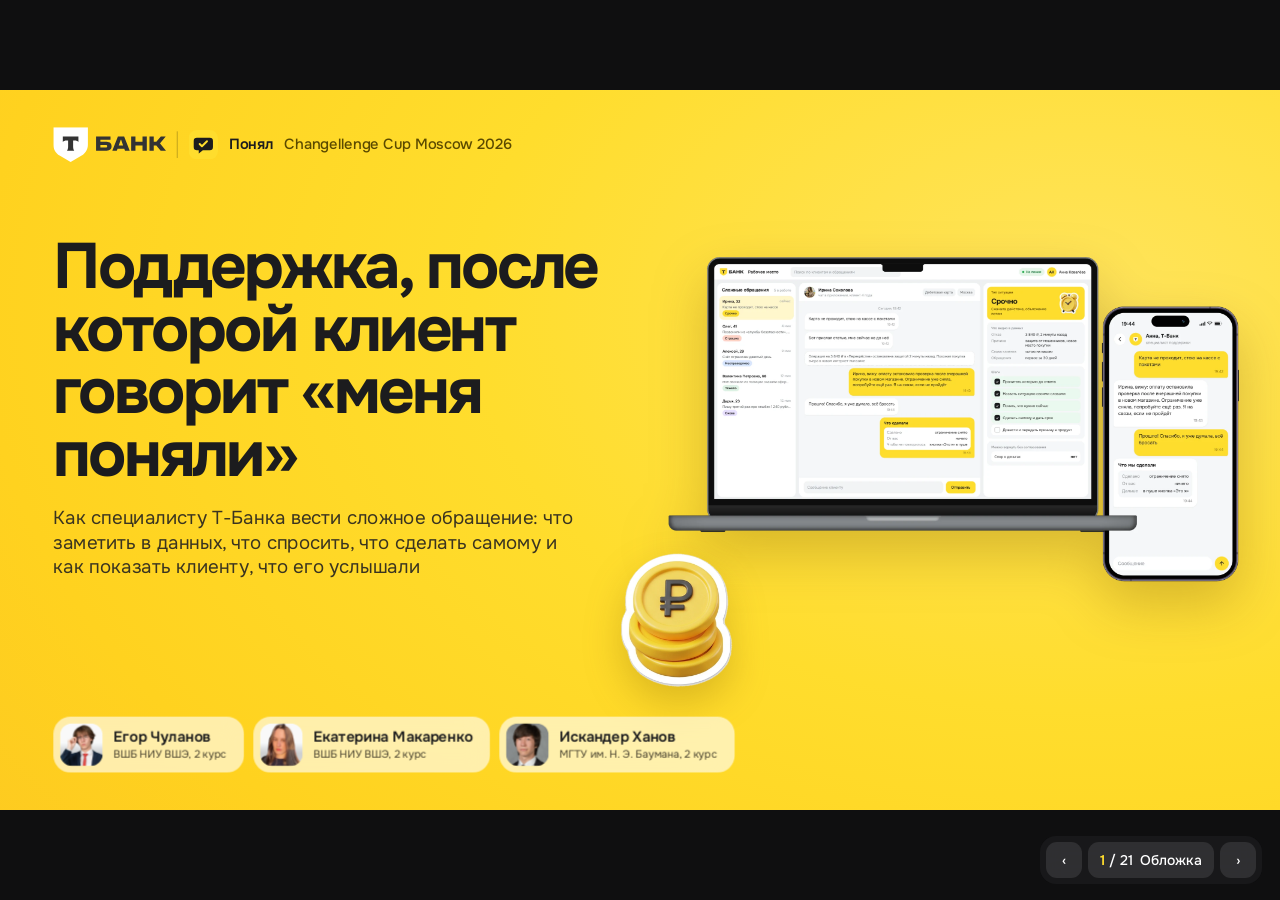
==== commit 007bcc09: "Фото Искандера на сайте и в презентации, финальный PDF" ====
--- a/site/deck/index.html
+++ b/site/deck/index.html
@@ -172,7 +172,7 @@
   <div class="crew">
     <div><img src="../img/team-egor.webp" alt=""><span><b>Егор Чуланов</b>ВШБ НИУ ВШЭ, 2 курс</span></div>
     <div><img src="../img/team-kate.webp" alt=""><span><b>Екатерина Макаренко</b>ВШБ НИУ ВШЭ, 2 курс</span></div>
-    <div><i>ИХ</i><span><b>Искандер Ханов</b>МГТУ им. Н. Э. Баумана, 2 курс</span></div>
+    <div><img src="../img/team-iskander.webp" alt=""><span><b>Искандер Ханов</b>МГТУ им. Н. Э. Баумана, 2 курс</span></div>
   </div>
 </section>
 
@@ -284,7 +284,7 @@
       <b style="font-size:30px;margin:22px 14px 0;letter-spacing:-.02em">Екатерина Макаренко</b><span class="sm mut" style="margin:6px 14px 0">ВШБ НИУ ВШЭ, «Управление цифровым продуктом», 2 курс</span>
       <span class="pill" style="margin:14px 14px 0;align-self:flex-start">исследование, качество, данные</span>
       <p class="xs mut" style="margin:auto 14px 0">Разметка 53 отзывов и 41 публикации, интервью и опрос, типы ситуаций</p></div>
-    <div class="card" style="padding:14px 14px 26px;display:flex;flex-direction:column"><div style="height:330px;border-radius:26px;display:grid;place-items:center;background:linear-gradient(160deg,var(--y-2),var(--y));font-size:110px;font-weight:700;color:var(--ink-strong)">ИХ</div>
+    <div class="card" style="padding:14px 14px 26px;display:flex;flex-direction:column"><div style="height:330px;border-radius:26px;overflow:hidden;background:var(--bg)"><img src="../img/team-iskander.webp" alt="" style="width:100%;height:100%;object-fit:cover;object-position:50% 20%"></div>
       <b style="font-size:30px;margin:22px 14px 0;letter-spacing:-.02em">Искандер Ханов</b><span class="sm mut" style="margin:6px 14px 0">МГТУ им. Н. Э. Баумана, 2 курс</span>
       <span class="pill" style="margin:14px 14px 0;align-self:flex-start">финансовая модель, аналитика</span>
       <p class="xs mut" style="margin:auto 14px 0">Финмодель, порог компенсации, сравнение вариантов и чувствительность</p></div>
